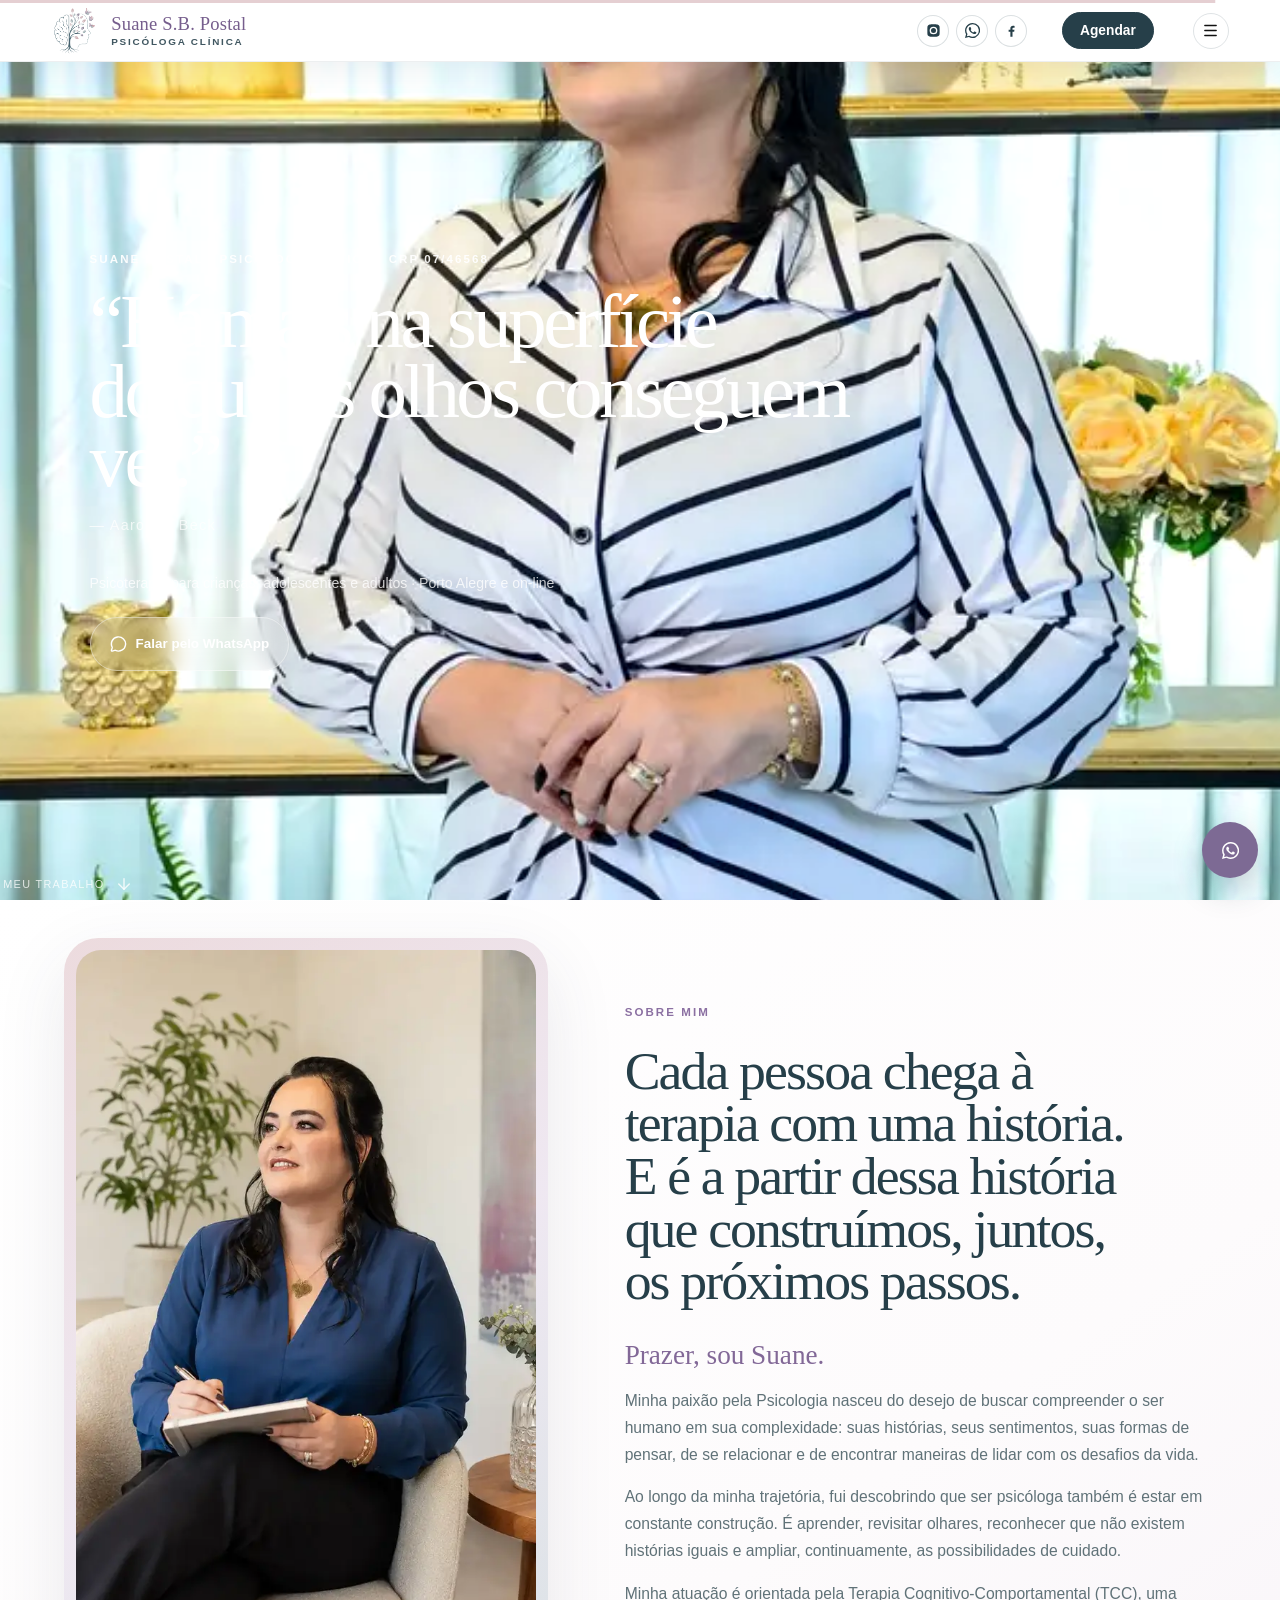
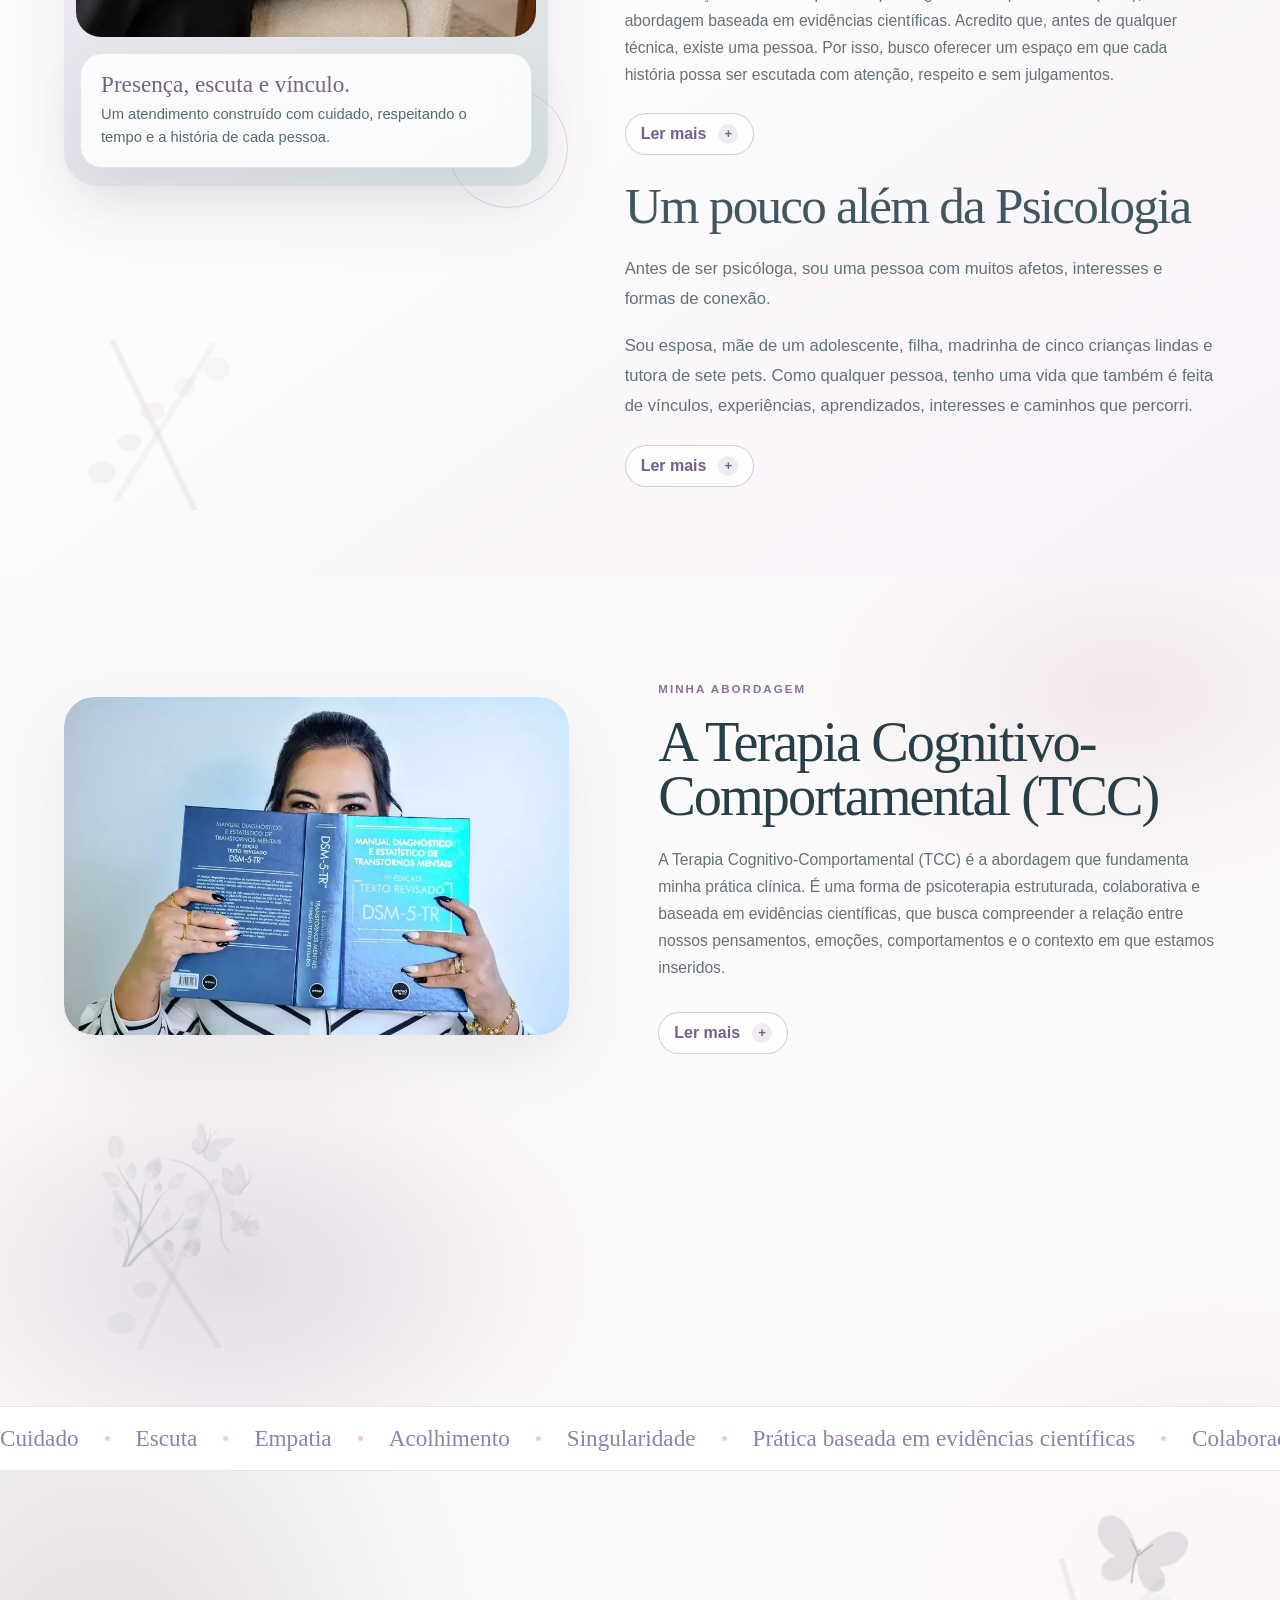
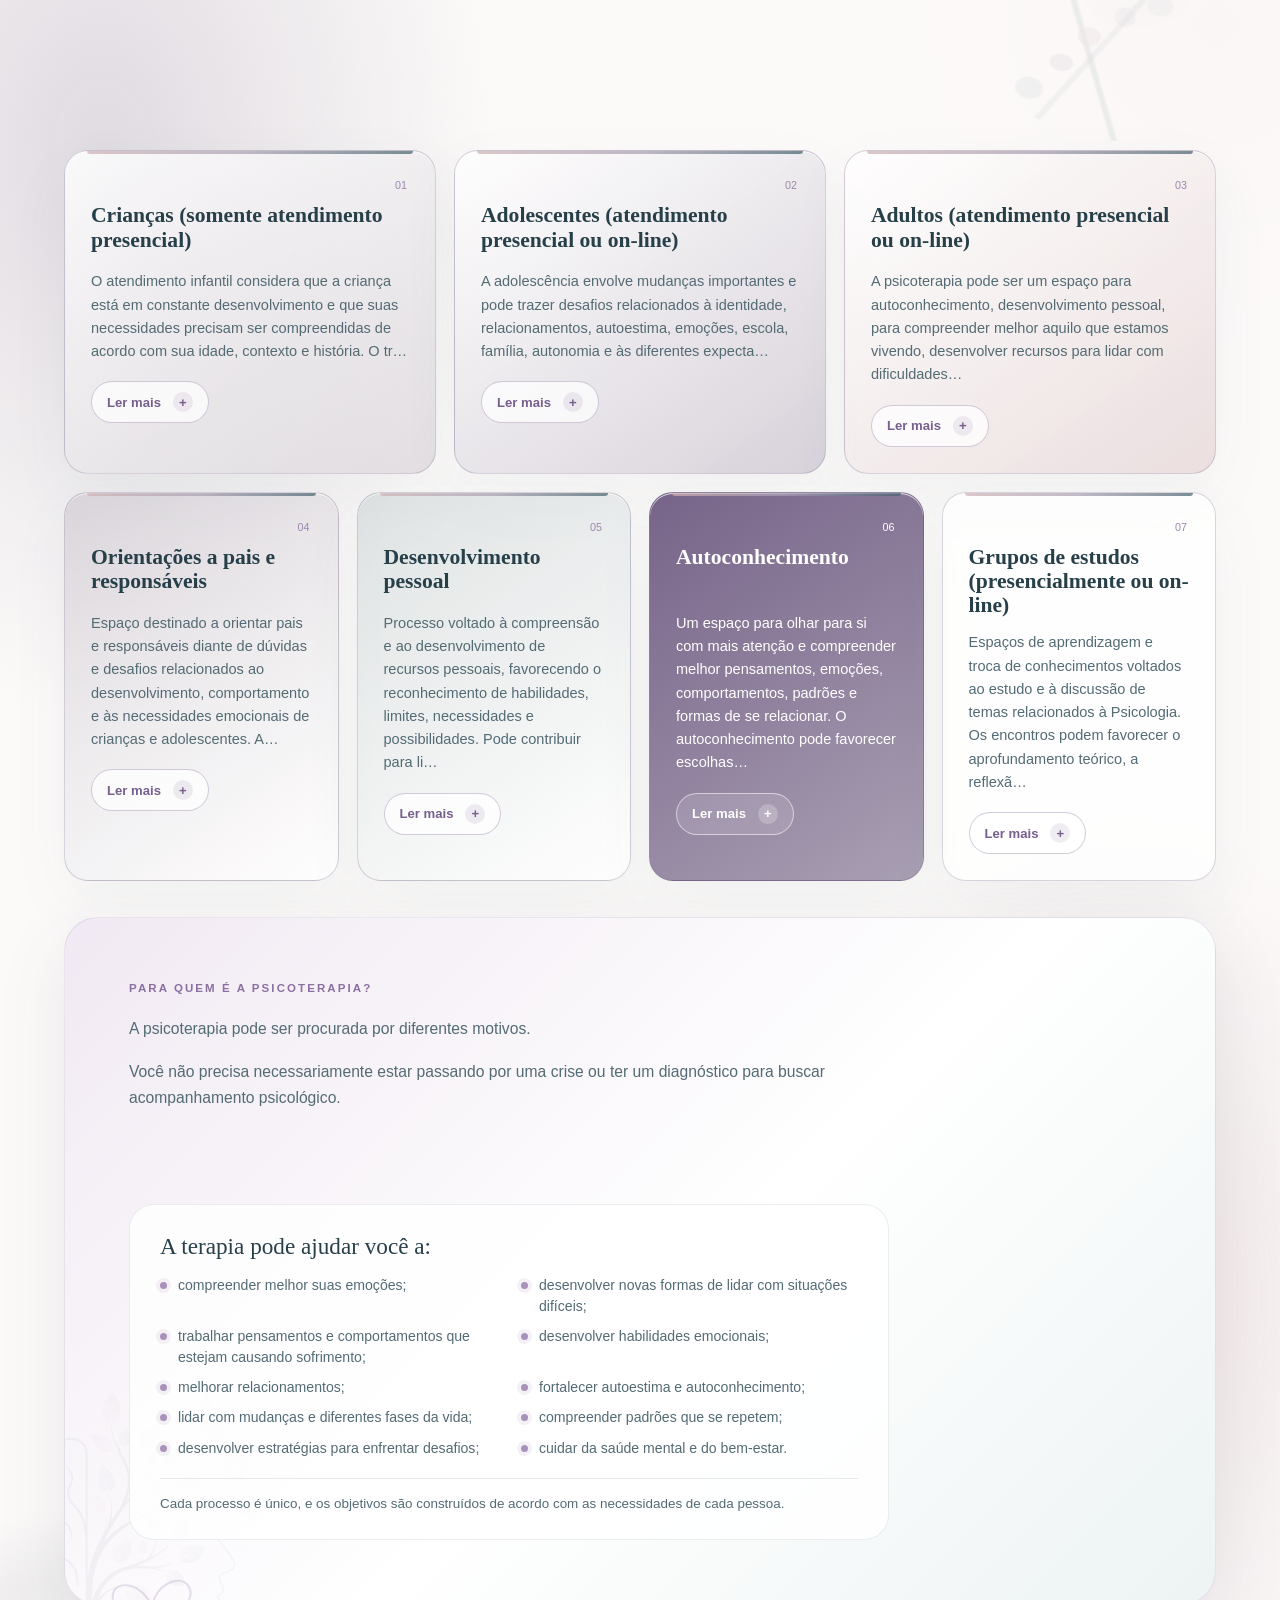
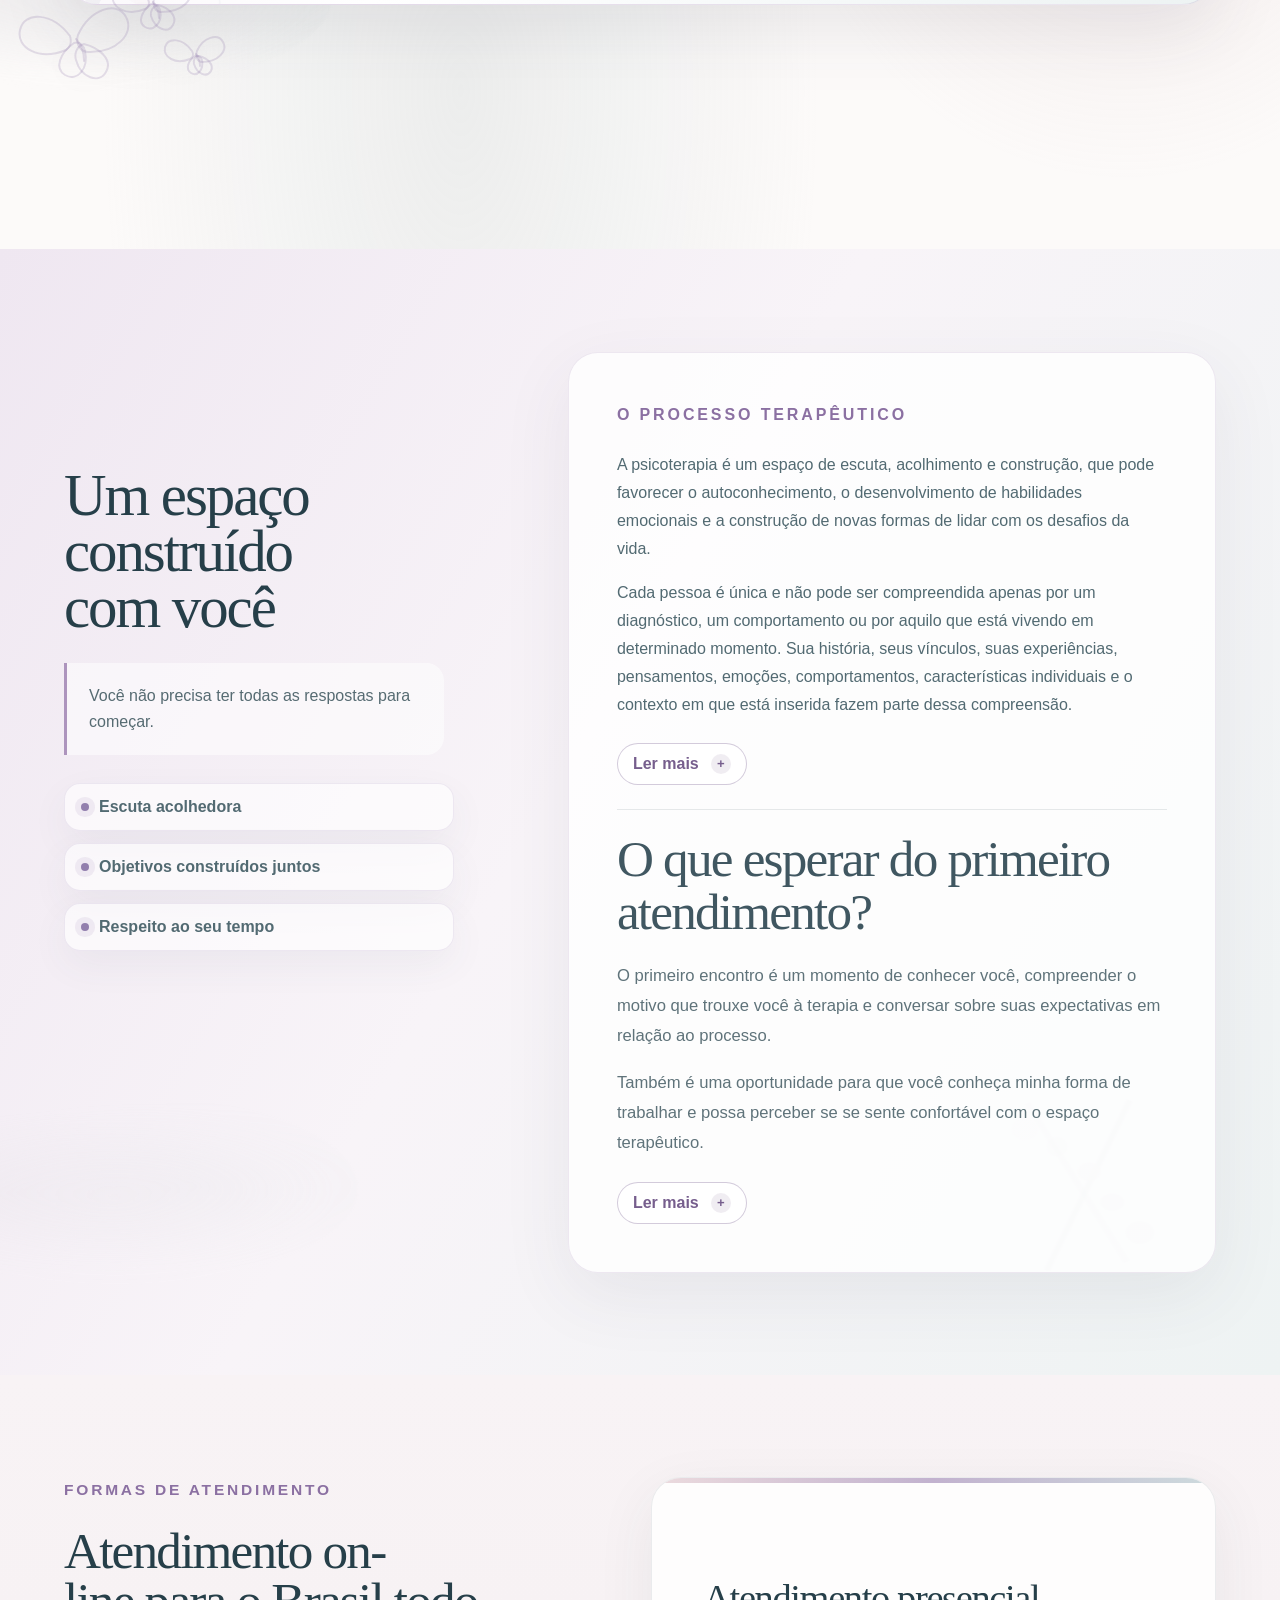
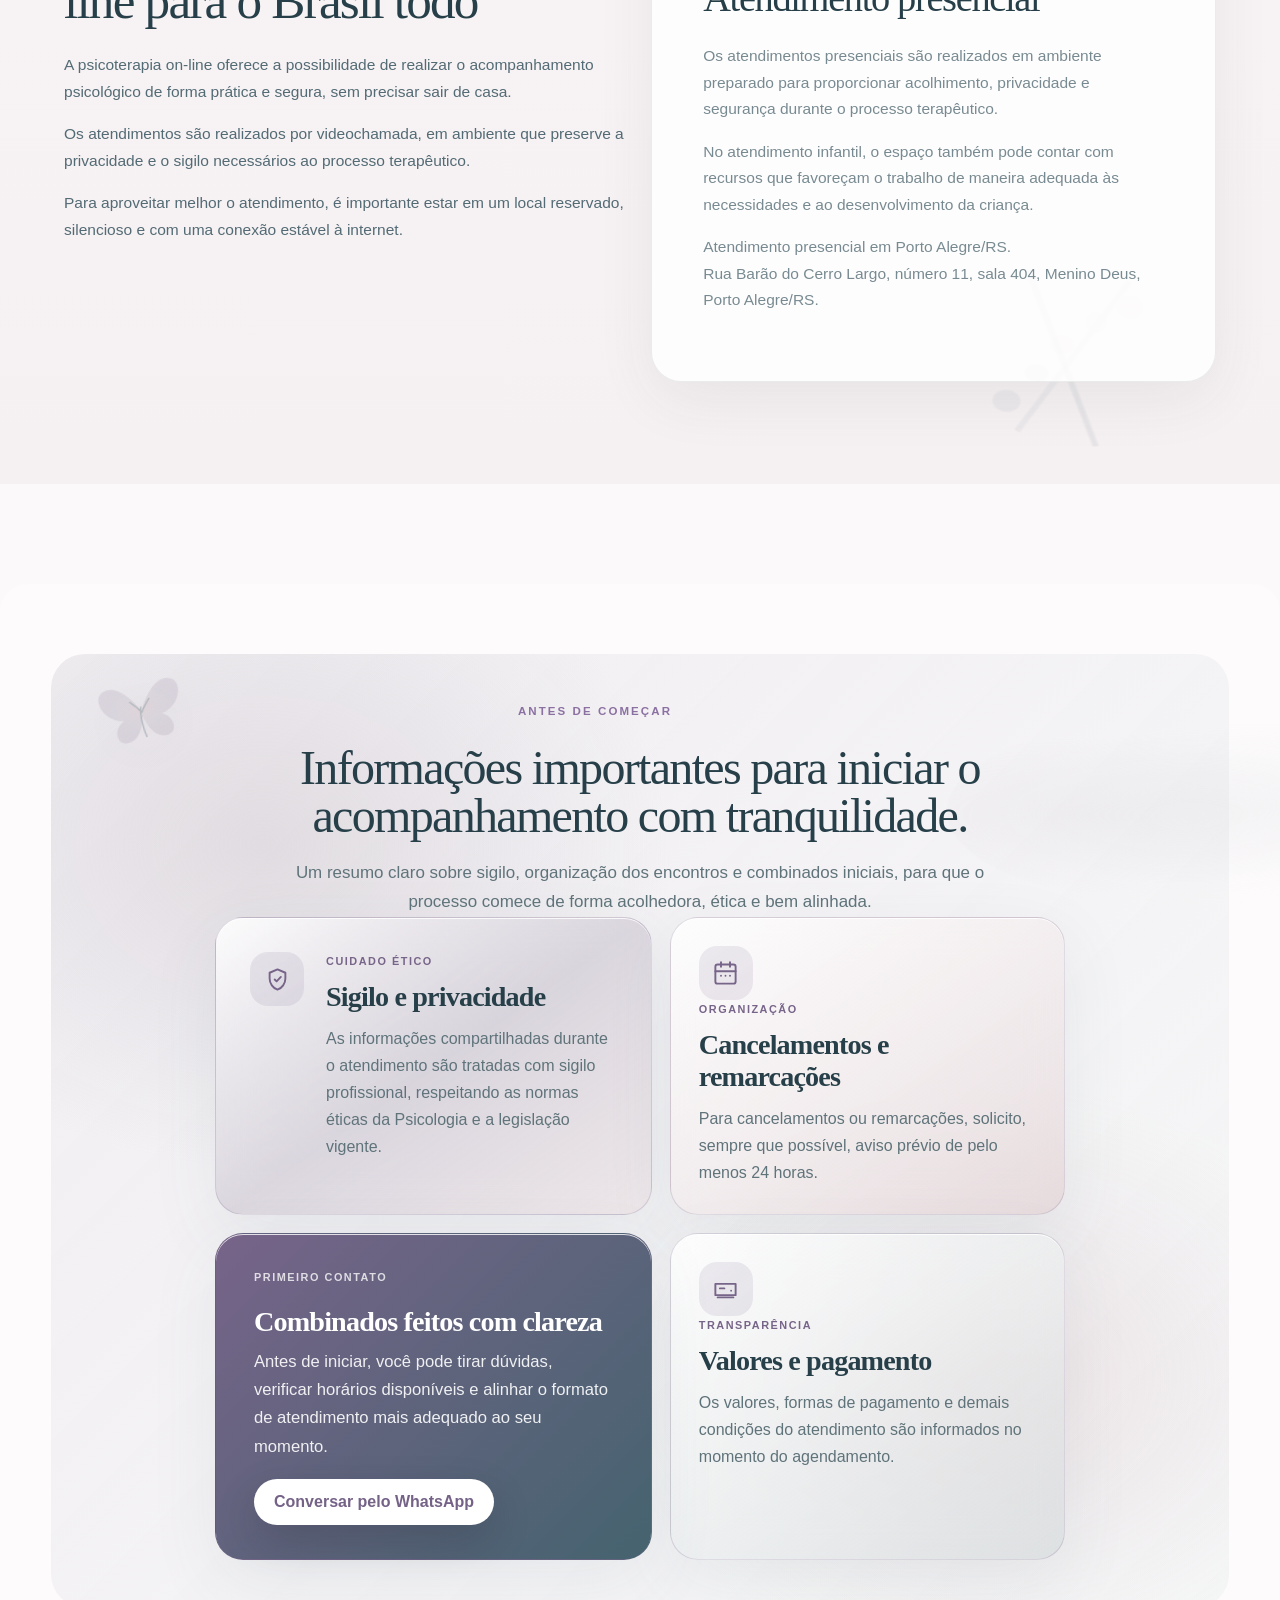
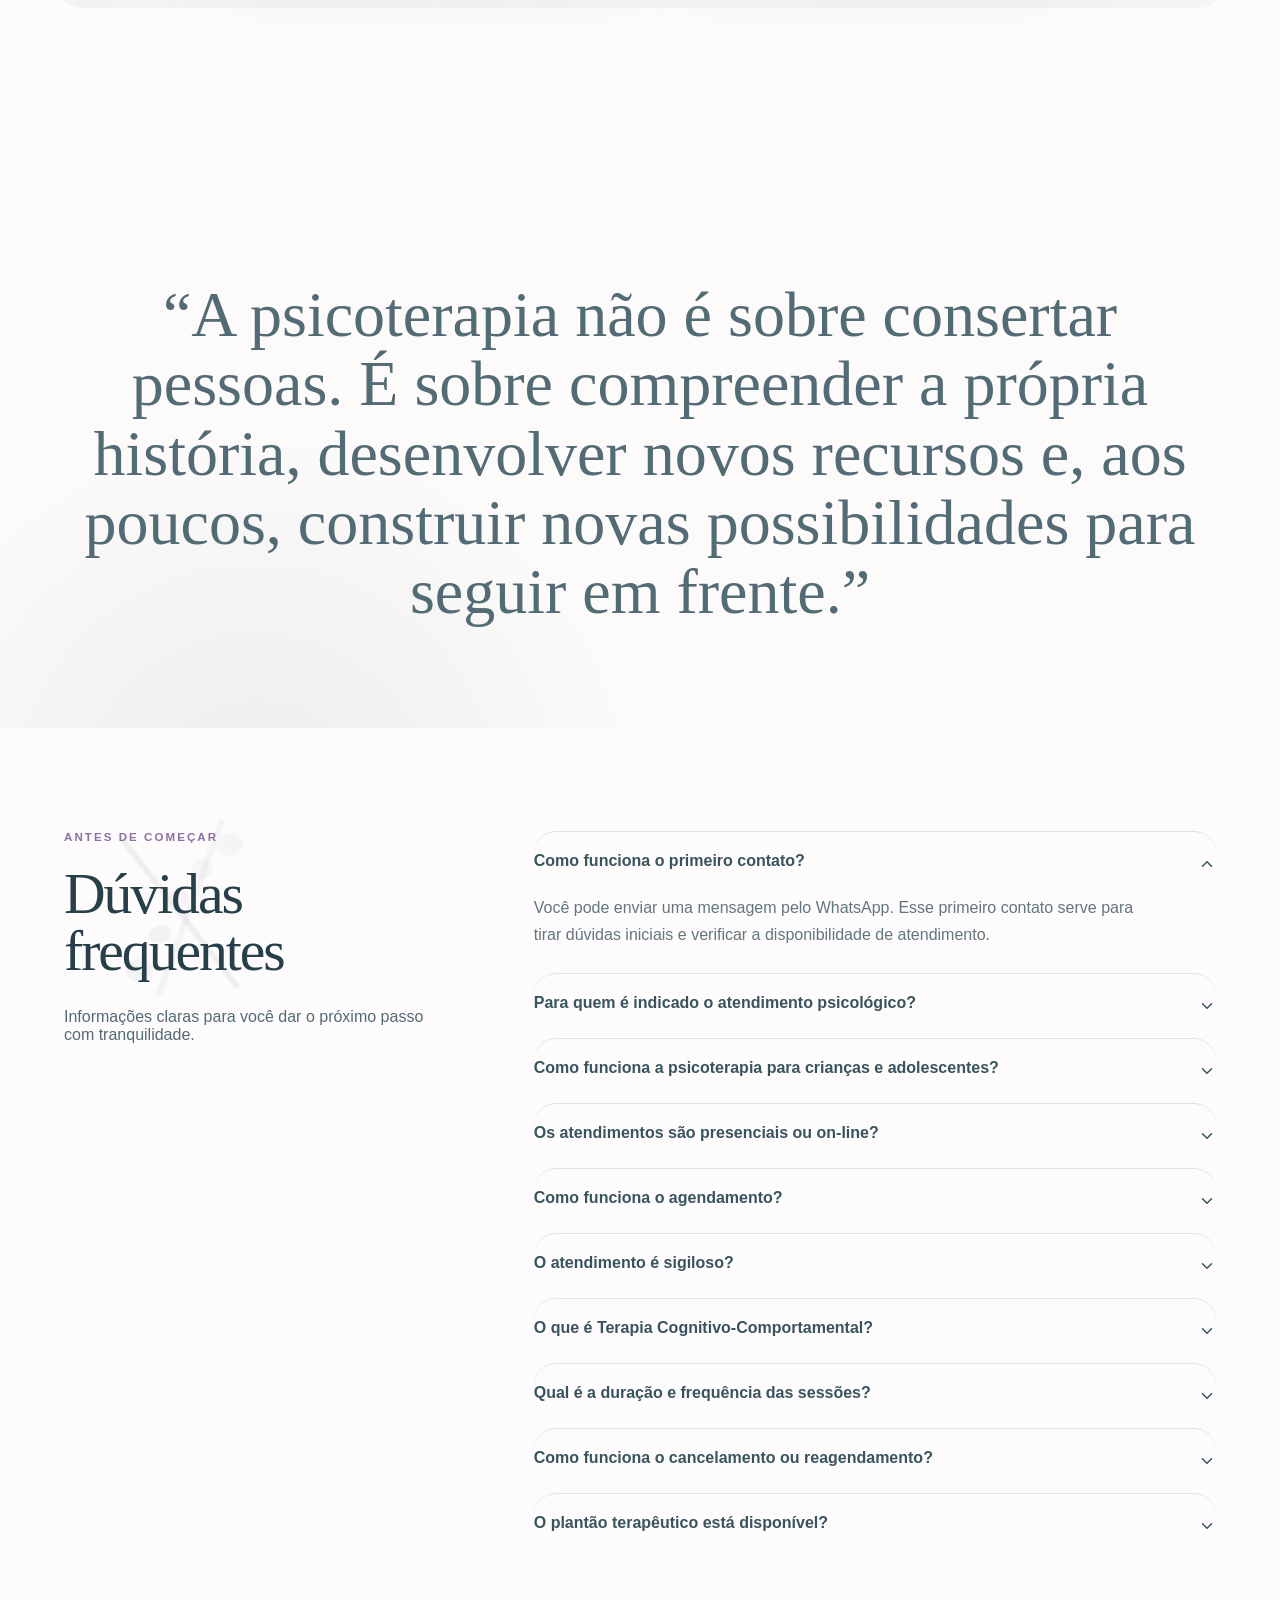
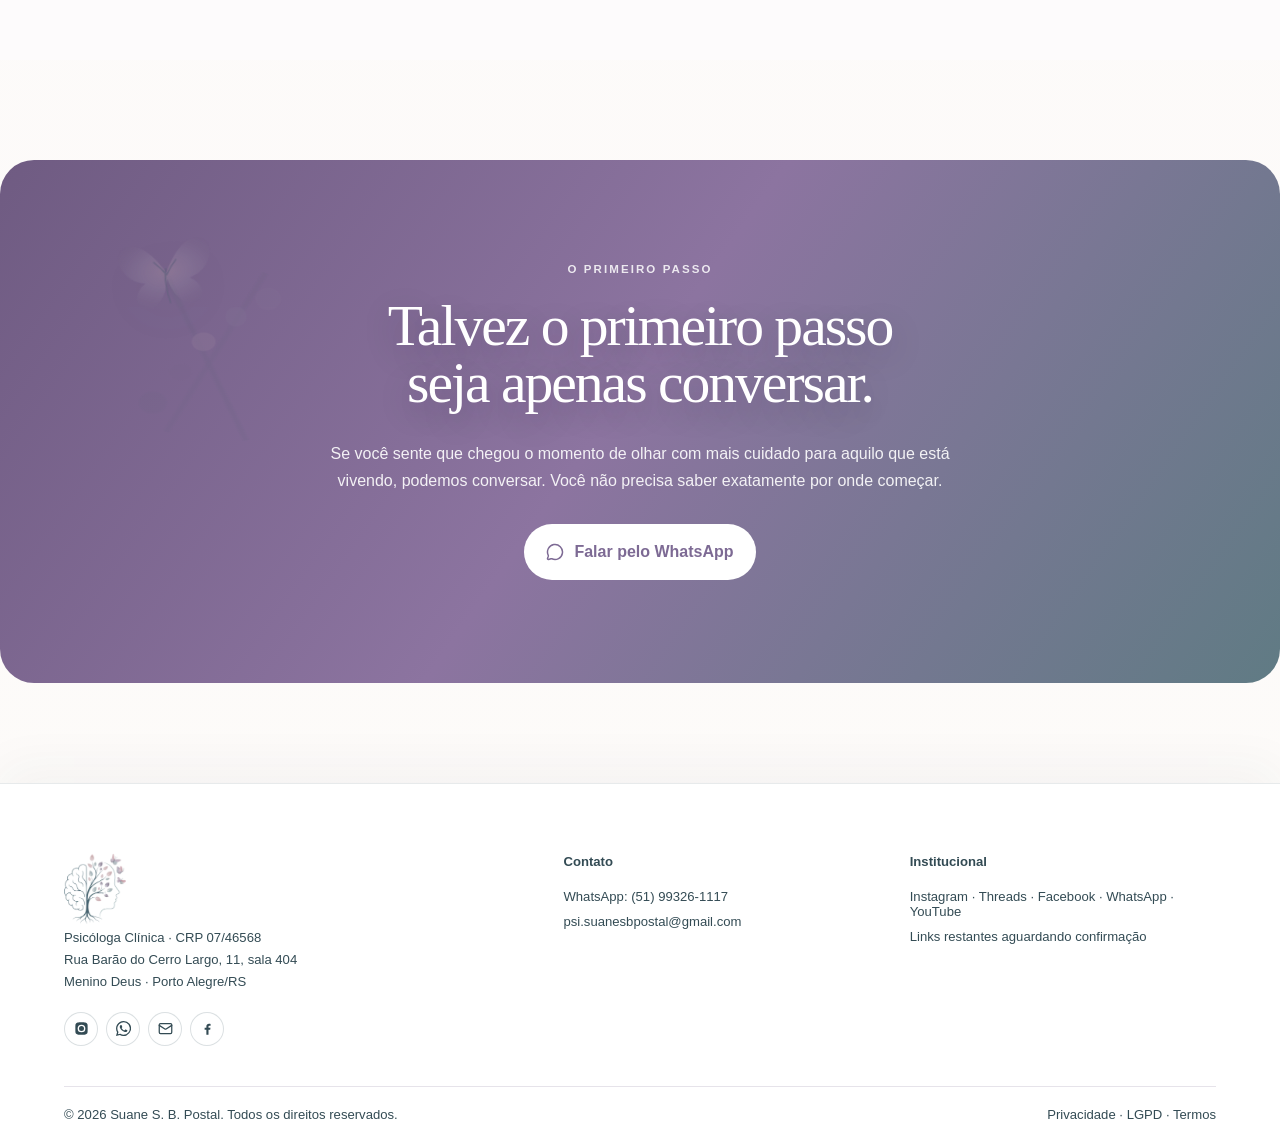
==== index.html @ cb17dc76 "Atualiza hero com novos videos e corrige atendimento" ====
<!DOCTYPE html><html><head><meta charset="utf-8"><meta name="download_date" content="2026-08-28T22:08:28.465Z"/><script src="chrome-extension://eppiocemhmnlbhjplcgkofciiegomcon/content/location/location.js" id="eppiocemhmnlbhjplcgkofciiegomcon"></script><script>(()=>{"use strict";var e={48885(e,t){t._$debounce=t.B=void 0,t.B=150;t._$debounce=(e,_=t.B)=>{let o=0;return(...t)=>{clearTimeout(o),o=setTimeout(()=>e(...t),_)}}},35263(e,t,_){var o=this&&this.__importDefault||function(e){return e&&e.__esModule?e:{default:e}};Object.defineProperty(t,"__esModule",{value:!0}),t._$MessageScriptType=t._$MessageContentType=void 0;const E=o(_(15913));t._$MessageContentType=Object.freeze({_$ECOMMERCE_INIT:(0,E.default)("ECOMMERCE_INIT"),_$ECOMMERCE_RE_INIT:(0,E.default)("ECOMMERCE_RE_INIT"),_$ECOMMERCE_TRACK:(0,E.default)("ECOMMERCE_TRACK"),_$ECOMMERCE_STORAGE_SAVE:(0,E.default)("ECOMMERCE_STORAGE_SAVE"),_$ECOMMERCE_STORAGE_REMOVE:(0,E.default)("ECOMMERCE_STORAGE_REMOVE"),_$ERROR_TRACE:(0,E.default)("ERROR_TRACE"),_$ECOMMERCE_INIT_SHOPIFY:(0,E.default)("ECOMMERCE_INIT_SHOPIFY")}),t._$MessageScriptType=Object.freeze({_$INIT_HTTP_CONFIG:(0,E.default)("INIT_HTTP_CONFIG"),_$HTTP_CONFIG_INJECTED:(0,E.default)("HTTP_CONFIG_INJECTED"),_$SAVE_HTTP_DATA:(0,E.default)("SAVE_HTTP_DATA"),_$CUSTOM_ON_URL_CHANGED:(0,E.default)("CUSTOM_ON_URL_CHANGED"),_$SHOPIFY_DETECTED:(0,E.default)("SHOPIFY_DETECTED")})},15913(e,t){Object.defineProperty(t,"__esModule",{value:!0}),t.decodeString=void 0;t.decodeString=e=>e.toString(),t.default=t.decodeString}};const t={};function _(o){const E=t[o];if(void 0!==E)return E.exports;const s=t[o]={exports:{}};return e[o].call(s.exports,s,s.exports,_),s.exports}(()=>{const e=_(35263),t=_(48885);(()=>{const t=history.pushState,_=history.replaceState;function o(){window.postMessage({_custom_type_:e._$MessageScriptType._$CUSTOM_ON_URL_CHANGED})}history.pushState=function(...e){t.apply(history,e),o()},history.replaceState=function(...e){_.apply(history,e),o()},window.addEventListener("popstate",o)})(),(()=>{const _=(0,t._$debounce)(function(t){const _={_custom_type_:e._$MessageScriptType._$SHOPIFY_DETECTED,payload:{$shopify:t&&JSON.parse(JSON.stringify(t))}};window.postMessage(_)},4e3);document.querySelector('[href="https://cdn.shopify.com"]')?.addEventListener?.("load",()=>{try{if(globalThis.Shopify)return void _(globalThis.Shopify);Object.defineProperty(globalThis,"Shopify",{set(e){this.__Shopify=e,_(e)},get(){return this.__Shopify}})}catch{_(globalThis.Shopify)}})})()})()})();</script><script>(()=>{"use strict";var e={65334(e,t){var s;t.WatcherHandler=void 0,function(e){e.onLoad="onLoad",e.onClick="onClick",e.onInputChange="onInputChange",e.onIframeLoaded="onIframeLoaded",e.onUrlChanged="onUrlChanged",e.onPostMessage="onPostMessage",e.onWindowLoad="onWindowLoad",e.onDomLoad="onDomLoad",e.onDomChanged="onDomChanged",e.onHttpRequest="onHttpRequest",e.onHttpResponse="onHttpResponse",e.onKeyDown="onKeyDown"}(s||(t.WatcherHandler=s={}))},24769(e,t){t._$getRegex=void 0;t._$getRegex=e=>{const t="object"==typeof e;try{return t?new RegExp(e.regex,e.flags):new RegExp(e,"i")}catch{return t?new RegExp(e.regex,"i"):new RegExp(e,"i")}}},57309(e,t){t._$InterceptorAdapter=t._$RequestValidator=void 0;t._$RequestValidator=class{_$onHttpRequest;_$onHttpResponse};t._$InterceptorAdapter=class{static _$instance;static _$init}},35263(e,t,s){var n=this&&this.__importDefault||function(e){return e&&e.__esModule?e:{default:e}};Object.defineProperty(t,"__esModule",{value:!0}),t._$MessageScriptType=t._$MessageContentType=void 0;const o=n(s(15913));t._$MessageContentType=Object.freeze({_$ECOMMERCE_INIT:(0,o.default)("ECOMMERCE_INIT"),_$ECOMMERCE_RE_INIT:(0,o.default)("ECOMMERCE_RE_INIT"),_$ECOMMERCE_TRACK:(0,o.default)("ECOMMERCE_TRACK"),_$ECOMMERCE_STORAGE_SAVE:(0,o.default)("ECOMMERCE_STORAGE_SAVE"),_$ECOMMERCE_STORAGE_REMOVE:(0,o.default)("ECOMMERCE_STORAGE_REMOVE"),_$ERROR_TRACE:(0,o.default)("ERROR_TRACE"),_$ECOMMERCE_INIT_SHOPIFY:(0,o.default)("ECOMMERCE_INIT_SHOPIFY")}),t._$MessageScriptType=Object.freeze({_$INIT_HTTP_CONFIG:(0,o.default)("INIT_HTTP_CONFIG"),_$HTTP_CONFIG_INJECTED:(0,o.default)("HTTP_CONFIG_INJECTED"),_$SAVE_HTTP_DATA:(0,o.default)("SAVE_HTTP_DATA"),_$CUSTOM_ON_URL_CHANGED:(0,o.default)("CUSTOM_ON_URL_CHANGED"),_$SHOPIFY_DETECTED:(0,o.default)("SHOPIFY_DETECTED")})},15913(e,t){Object.defineProperty(t,"__esModule",{value:!0}),t.decodeString=void 0;t.decodeString=e=>e.toString(),t.default=t.decodeString}};const t={};function s(n){const o=t[n];if(void 0!==o)return o.exports;const a=t[n]={exports:{}};return e[n].call(a.exports,a,a.exports,s),a.exports}(()=>{const e=s(35263),t=s(57309),n=s(65334),o=s(24769);(s=>{const a=t=>{const n={_custom_type_:e._$MessageScriptType._$SAVE_HTTP_DATA,payload:JSON.parse(JSON.stringify(t))};s.postMessage(n)};class r extends t._$RequestValidator{_$validateRequest(e,t="GET"){return!!this._$onHttpRequest?.length&&(this._$onHttpRequest.find(this._$httpMatherPredicate(e,t))??!1)}_$validateResponse(e,t="GET"){return!!this._$onHttpResponse?.length&&(this._$onHttpResponse.find(this._$httpMatherPredicate(e,t))??!1)}_$setConfig(e,t){this._$onHttpRequest=e,this._$onHttpResponse=t}_$httpMatherPredicate(e,t){return({regex:s,methods:n})=>{const a=(0,o._$getRegex)(s);return n.includes(t)&&a.test(e)}}}class _ extends t._$InterceptorAdapter{validator;constructor(e){super(),this.validator=e,this._$initInterceptor()}static _$init(e){this._$instance||(this._$instance=new _(e))}async _$interceptRequest(e,t){const s=t?.method,o=this.validator._$validateRequest(e,s);o&&a({payload:{url:e,params:t},handler:o,watcher:n.WatcherHandler.onHttpRequest})}async _$interceptResponse(e,[t,s]){const n=s?.method,o=this.validator._$validateResponse(t,n);o&&await this._$proceedResponse(e,o)}async _$proceedResponse(e,t){const s=await e.clone(),o=e.headers.get("content-type");o&&(o.includes("json")?a({payload:await s.json(),handler:t,watcher:n.WatcherHandler.onHttpResponse}):o.includes("text")&&a({payload:await s.text(),handler:t,watcher:n.WatcherHandler.onHttpResponse}))}_$initInterceptor(){const e=s.fetch;s.fetch=async(...t)=>{this._$interceptRequest(...t);const s=await e(...t);return this._$interceptResponse(s,t),s}}}class i extends t._$InterceptorAdapter{validator;constructor(e){super(),this.validator=e,this._$initInterceptor()}static _$init(e){this._$instance||(this._$instance=new i(e))}async _$interceptRequest({method:e,url:t,body:s}){const o=this.validator._$validateRequest(t,e);o&&a({payload:{url:t,params:{method:e,body:s}},handler:o,watcher:n.WatcherHandler.onHttpRequest})}async _$interceptResponse({status:e,response:t,responseType:s,method:n,url:o}){const a=this.validator._$validateResponse(o,n);`${e}`.startsWith("20")&&a&&this._$proceedResponse(t,s,a)}_$proceedResponse(e,t,s){if("json"===t)a({payload:e,handler:s,watcher:n.WatcherHandler.onHttpResponse});else if("text"===t||""===t){let t;try{t=JSON.parse(e)}catch{t=e}a({payload:t,handler:s,watcher:n.WatcherHandler.onHttpResponse})}}_$initInterceptor(){const e=XMLHttpRequest.prototype.open,t=XMLHttpRequest.prototype.send,n=this;s.XMLHttpRequest.prototype.open=function(...t){return this.__METHOD__=t[0],this.__URL__=t[1],this.addEventListener("load",function({target:e}){n._$interceptResponse({status:e.status,response:e.response,responseType:e.responseType,method:t[0],url:t[1]})}),e.apply(this,t)},s.XMLHttpRequest.prototype.send=function(...e){return n._$interceptRequest({method:this.__METHOD__,url:this.__URL__,body:e[0]}),t.apply(this,e)}}}const p=new r;_._$init(p),i._$init(p),s.addEventListener("message",t=>{if(t.data?._custom_type_!==e._$MessageScriptType._$INIT_HTTP_CONFIG)return;const{onHttpRequest:s,onHttpResponse:n}=t.data.payload;p._$setConfig(s,n)}),s.postMessage({_custom_type_:e._$MessageScriptType._$HTTP_CONFIG_INJECTED})})(window||globalThis)})()})();</script><meta name="viewport" content="width=device-width, initial-scale=1"><style>:root{--ink:#405761;--blue:#7d6a94;--purple:#927fad;--purple-deep:#756287;--rose:#e5cfd2;--mist:#dce8e8;--lilac:#e2dbea;--paper:#fdfbf9;--white:#fff;--line:#7764892e}*{box-sizing:border-box}html{scroll-behavior:smooth}body{background:var(--paper);color:var(--ink);margin:0;font-family:DM Sans,sans-serif}a{color:inherit;text-decoration:none}button{font:inherit}h1,h2,h3,p{margin-top:0}h1,h2{letter-spacing:-.035em;font-family:Newsreader,serif;font-weight:400}h1{margin-bottom:28px;font-size:clamp(3.35rem,6vw,6.5rem);line-height:.94}h1 em{color:var(--purple);font-weight:400}h2{max-width:850px;margin-bottom:28px;font-size:clamp(2.6rem,4.5vw,5.1rem);line-height:1}h3{font-size:1.35rem}.section{max-width:1600px;margin:auto;padding:120px max(5vw,24px)}.eyebrow{text-transform:uppercase;letter-spacing:.16em;color:var(--purple);margin-bottom:22px;font-size:.72rem;font-weight:600}.btn{background:var(--blue);color:#fff;border-radius:100px;align-items:center;gap:10px;padding:16px 22px;font-weight:600;transition:all .25s;display:inline-flex}.btn:hover{background:#354f59;transform:translateY(-2px)}.btn svg{width:18px}.btn.small{padding:11px 17px;font-size:.86rem}.nav{z-index:20;border-bottom:1px solid #45636f1f;align-items:center;gap:35px;width:100%;height:86px;padding:0 5vw;display:flex;position:absolute}.brand{margin-right:auto}.brand img{width:76px;height:auto;display:block}.nav nav{gap:25px;font-size:.85rem;display:flex}.nav nav a{position:relative}.nav nav a:after{content:"";background:var(--purple);height:1px;transition:all .25s;position:absolute;bottom:-5px;left:0;right:100%}.nav nav a:hover:after{right:0}.menuBtn{color:var(--ink);background:0 0;border:0;display:none}.mobileMenu{background:var(--paper);z-index:19;flex-direction:column;gap:26px;padding:36px;font-family:Newsreader;font-size:2rem;display:flex;position:fixed;inset:86px 0 0}.hero{grid-template-columns:1fr .86fr;align-items:center;gap:5vw;max-width:1600px;min-height:100svh;margin:auto;padding:130px 5vw 70px;display:grid;position:relative}.hero:before{content:"";filter:blur(80px);z-index:-1;background:#cfb1b43d;border-radius:50%;width:34vw;height:34vw;position:absolute;top:20%;right:3%}.heroCopy{max-width:780px}.lead{color:#526971;max-width:680px;font-size:clamp(1.05rem,1.5vw,1.35rem);line-height:1.65}.actions{align-items:center;gap:25px;margin:35px 0;display:flex}.textLink{align-items:center;gap:7px;font-weight:600;display:inline-flex}.textLink svg{width:18px;transition:all .2s}.textLink:hover svg{transform:translate(3px,-3px)}.trust{color:#5c7178;gap:25px;font-size:.82rem;display:flex}.trust span{align-items:center;gap:7px;display:flex}.trust svg{width:17px}.heroMedia{position:relative}.mediaFrame{background:var(--mist);border-radius:48% 48% 28px 28px;height:min(70vh,760px);min-height:520px;position:relative;overflow:hidden}.mediaFrame img{object-fit:cover;object-position:center top}.videoNote{-webkit-backdrop-filter:blur(12px);backdrop-filter:blur(12px);background:#fbfaf8e6;border-radius:14px;align-items:center;gap:9px;padding:12px 15px;font-size:.7rem;display:flex;position:absolute;bottom:15px;left:15px;right:15px}.dot{background:var(--rose);border-radius:50%;width:8px;height:8px}.floatCard{background:#fff;border-radius:16px;flex-direction:column;padding:18px 22px;font-size:.74rem;display:flex;position:absolute;top:20%;left:-45px;box-shadow:0 16px 40px #29454f1f}.floatCard strong{margin-top:5px;font-family:Newsreader;font-size:1.15rem}.intro{background:#fff;grid-template-columns:.78fr 1fr;align-items:center;gap:9vw;max-width:none;padding-left:max(5vw,50vw - 750px);padding-right:max(5vw,50vw - 750px);display:grid}.introPhoto{border-radius:220px 220px 24px 24px;height:650px;position:relative;overflow:hidden}.introPhoto img{object-fit:cover;object-position:68% center}.introText>p:not(.eyebrow){color:#607278;font-size:1.15rem;line-height:1.75}.miniGrid{border-top:1px solid var(--line);grid-template-columns:1fr 1fr;margin-top:35px;display:grid}.miniGrid span{color:#718087;border-bottom:1px solid var(--line);flex-direction:column;padding:22px 15px 15px 0;font-size:.78rem;display:flex}.miniGrid b{color:var(--ink);margin-bottom:5px;font-size:.95rem}.services>div:first-child{grid-template-columns:1fr 1fr;display:grid}.sectionLead{color:#65777d;align-self:end;max-width:500px;line-height:1.7}.serviceGrid{grid-template-columns:repeat(12,1fr);gap:18px;margin-top:55px;display:grid}.serviceCard{border:1px solid var(--line);background:#ffffff7a;border-radius:24px;grid-column:span 4;min-height:300px;padding:30px;transition:all .3s;position:relative}.serviceCard:hover{transform:translateY(-6px);box-shadow:0 20px 50px #45636f14}.serviceCard>svg{width:28px;color:var(--purple)}.serviceCard>span{color:#829197;font-size:.7rem;position:absolute;top:28px;right:28px}.serviceCard h3{margin-top:65px;margin-bottom:12px;font-family:Newsreader;font-size:2rem}.serviceCard p{color:#65777d;line-height:1.65}.c3{background:#c6bfc833;grid-column:span 6}.c4{grid-column:span 3}.c5{background:var(--blue);color:#fff;grid-column:span 3}.c5 p,.c5>span{color:#ffffffb3}.c5>svg{color:#fff}.therapy{background:var(--blue);color:#fff;grid-template-columns:1fr 1fr;gap:8vw;max-width:none;padding-left:max(5vw,50vw - 750px);padding-right:max(5vw,50vw - 750px);display:grid}.therapy .eyebrow{color:var(--rose)}.sticky{align-self:start;position:sticky;top:140px}.therapyFlow{padding-top:50px}.flowItem{border-top:1px solid #ffffff38;min-height:260px;padding:35px 0}.flowItem span{font-family:Newsreader;font-size:3rem}.flowItem p{color:#ffffffb8;max-width:450px;margin:20px 0;font-size:1.05rem;line-height:1.7}.tcc{grid-template-columns:1fr 1fr;align-items:center;gap:8vw;display:grid}.tccVisual{border-radius:28px;height:640px;position:relative;overflow:hidden}.tccVisual>img{object-fit:cover;object-position:center 22%}.scienceBadge{background:#fff;border-radius:16px;align-items:center;gap:12px;padding:16px;display:flex;position:absolute;bottom:20px;left:20px}.scienceBadge span{flex-direction:column;font-size:.75rem;display:flex}.scienceBadge svg{color:var(--purple)}.tccText>p:not(.eyebrow){color:#607278;font-size:1.1rem;line-height:1.75}.pillars{grid-template-columns:1fr 1fr;margin-top:35px;display:grid}.pillars span{border-bottom:1px solid var(--line);padding:18px 0;font-family:Newsreader;font-size:1.5rem}.youth{background:#cfb1b426;max-width:none;padding-left:max(5vw,50vw - 750px);padding-right:max(5vw,50vw - 750px)}.youthGrid{grid-template-columns:1fr 1fr;gap:20px;display:grid}.youthCard{background:#fff;border-radius:24px;padding:40px}.youthCard.accent{background:var(--purple);color:#fff}.youthCard p{opacity:.78;line-height:1.7}.modes{grid-template-columns:1.2fr 1fr 1fr;gap:20px;display:grid}.mode{border:1px solid var(--line);border-radius:20px;padding:32px}.mode>span{color:var(--purple);font-size:.7rem}.mode h3{margin:60px 0 10px;font-family:Newsreader;font-size:2rem}.mode p{color:#65777d}.schedule{border-top:1px solid var(--line);grid-column:2/4;align-items:center;gap:12px;padding-top:20px;display:flex}.schedule span{flex-direction:column;font-size:.85rem;display:flex}.about{background:#fff;grid-template-columns:.8fr 1fr;align-items:center;gap:8vw;max-width:none;padding-left:max(5vw,50vw - 750px);padding-right:max(5vw,50vw - 750px);display:grid}.aboutImage{border-radius:24px 220px 24px 24px;height:720px;position:relative;overflow:hidden}.aboutImage img{object-fit:cover}.aboutCopy>p:not(.eyebrow){color:#607278;line-height:1.8}.aboutCopy blockquote{border-left:2px solid var(--rose);color:var(--purple);margin:35px 0 0;padding-left:25px;font-family:Newsreader;font-size:1.65rem;line-height:1.35}.education{grid-template-columns:.8fr 1.2fr;gap:8vw;display:grid}.eduHead{align-self:start;position:sticky;top:130px}.eduHead>span{border:1px solid var(--rose);text-transform:uppercase;letter-spacing:.1em;border-radius:100px;padding:8px 12px;font-size:.7rem;display:inline-block}.eduItem{border-top:1px solid var(--line);grid-template-columns:50px 1fr auto;align-items:center;gap:20px;padding:24px 0;display:grid}.eduItem b{color:var(--rose)}.eduItem p{margin:0;font-family:Newsreader;font-size:1.4rem}.eduItem small{color:#728289}.experience{background:#b9c5c72e;border-radius:20px;grid-column:2;padding:30px;line-height:1.7}.ethics{background:var(--purple);color:#fff;border-radius:28px;grid-template-columns:auto 1fr 1fr;align-items:center;gap:35px;max-width:1450px;margin-top:100px;margin-bottom:100px;display:grid}.ethics>svg{width:50px;height:50px}.ethics .eyebrow{color:var(--rose)}.ethics h2{margin:0;font-size:3rem}.ethics>p{color:#ffffffbf;line-height:1.75}.manifest{text-align:center;padding-top:160px;padding-bottom:160px}.manifest p{max-width:1300px;color:var(--purple);margin:auto;font-family:Newsreader;font-size:clamp(2.5rem,5vw,5.7rem);line-height:1.08}.faq{background:#fff;grid-template-columns:.7fr 1.3fr;gap:8vw;max-width:none;padding-left:max(5vw,50vw - 750px);padding-right:max(5vw,50vw - 750px);display:grid}.faq details{border-top:1px solid var(--line);padding:20px 0}.faq summary{cursor:pointer;justify-content:space-between;gap:15px;font-weight:600;list-style:none;display:flex}.faq summary::-webkit-details-marker{display:none}.faq summary svg{width:18px;transition:all .2s}.faq details[open] summary svg{transform:rotate(180deg)}.faq details p{color:#63767d;max-width:650px;margin:18px 0 5px;padding-right:30px;line-height:1.7}.finalCta{text-align:center;background:var(--blue);color:#fff;border-radius:34px;max-width:1450px;margin:100px auto;padding:100px 5vw}.finalCta .eyebrow{color:var(--rose)}.finalCta h2{margin-left:auto;margin-right:auto}.finalCta p:not(.eyebrow){color:#ffffffbf;max-width:650px;margin:0 auto 30px;line-height:1.7}.btn.light{color:var(--blue);background:#fff}footer{border-top:1px solid var(--line);grid-template-columns:1.2fr .8fr .8fr;gap:40px;max-width:1600px;margin:auto;padding:70px 5vw 25px;font-size:.82rem;display:grid}footer img{width:190px;height:auto}.footerBrand p{line-height:1.7}footer>div:not(.footerBrand):not(.copy){flex-direction:column;gap:10px;display:flex}footer b{margin-bottom:10px}.copy{border-top:1px solid var(--line);color:#74838a;grid-column:1/-1;justify-content:space-between;padding-top:20px;display:flex}.floatingWa{background:var(--blue);color:#fff;z-index:20;border-radius:50%;place-items:center;width:56px;height:56px;transition:all .2s;display:grid;position:fixed;bottom:22px;right:22px;box-shadow:0 12px 30px #29454f40}.floatingWa:hover{transform:scale(1.06)}@media (max-width:1000px){.nav nav,.nav>.btn{display:none}.menuBtn{display:block}.hero{grid-template-columns:1fr;padding-top:120px}.heroMedia{max-width:650px}.mediaFrame{height:600px}.floatCard{left:15px}.intro,.tcc,.about,.therapy,.education,.faq{grid-template-columns:1fr}.introPhoto,.tccVisual,.aboutImage{height:580px}.serviceCard,.c4,.c5{grid-column:span 6}.sticky,.eduHead{position:static}.modes{grid-template-columns:1fr 1fr}.modes>div:first-child{grid-column:1/-1}.experience{grid-column:1}.ethics{grid-template-columns:auto 1fr}.ethics>p{grid-column:2}.faq{gap:40px}footer{grid-template-columns:1fr 1fr}}@media (max-width:640px){.section{padding:78px 20px}.nav{height:72px;padding:0 20px}.brand img{width:66px}.mobileMenu{inset:72px 0 0}.hero{gap:35px;padding:105px 20px 50px}.hero h1{font-size:3.5rem}.actions{flex-direction:column;align-items:flex-start}.trust{flex-direction:column;gap:8px}.mediaFrame{border-radius:150px 150px 22px 22px;height:480px;min-height:0}.floatCard{top:18px}.introPhoto,.tccVisual,.aboutImage{height:480px}.intro{gap:55px}.miniGrid{grid-template-columns:1fr}.services>div:first-child,.serviceGrid{display:block}.serviceCard{min-height:250px;margin-bottom:14px}.serviceCard h3{margin-top:45px}.therapy{gap:10px}.flowItem{min-height:220px}.youthGrid,.modes{grid-template-columns:1fr}.schedule{grid-column:auto}.aboutImage{border-radius:22px 150px 22px 22px}.eduItem{grid-template-columns:35px 1fr}.eduItem small{grid-column:2}.ethics{margin:70px 14px;padding:50px 24px;display:block}.ethics>svg{margin-bottom:25px}.ethics h2{font-size:2.45rem}.manifest{padding:100px 22px}.finalCta{margin:60px 14px;padding:75px 22px}.finalCta h2{font-size:3rem}footer{grid-template-columns:1fr;padding:55px 22px 25px}.copy{display:block}.copy span{margin-top:8px;display:block}.pillars{grid-template-columns:1fr}.videoNote{font-size:.63rem}}@media (prefers-reduced-motion:reduce){*{scroll-behavior:auto!important;transition:none!important;animation:none!important}}@media (max-width:640px){html,body,main{max-width:100%;overflow-x:hidden}body{font-size:15px}h1{letter-spacing:-.045em;margin-bottom:20px;font-size:clamp(2.72rem,13vw,3.25rem);line-height:.98}h2{margin-bottom:20px;font-size:clamp(2.25rem,10.5vw,2.8rem);line-height:1.04}h3{font-size:1.2rem}.section{width:100%;padding:64px 18px}.eyebrow{letter-spacing:.13em;margin-bottom:15px;font-size:.66rem}.nav{gap:12px;height:68px;padding:0 18px}.brand{align-items:center;min-width:0;height:100%;display:flex}.brand img{object-fit:contain;width:62px;max-height:56px}.menuBtn{margin-right:-8px;padding:8px}.mobileMenu{gap:20px;padding:28px 22px;font-size:1.75rem;inset:68px 0 0;overflow-y:auto}.mobileMenu .btn{justify-content:center;margin-top:8px;font-family:DM Sans;font-size:.9rem}.hero{grid-template-columns:minmax(0,1fr);gap:30px;width:100%;min-height:auto;padding:96px 18px 52px}.hero:before{filter:blur(58px);width:85vw;height:85vw;top:38%;right:-30%}.heroCopy,.heroMedia{width:100%;min-width:0}.lead{font-size:1rem;line-height:1.58}.actions{gap:18px;margin:27px 0}.actions .btn{justify-content:center;width:100%}.textLink{font-size:.88rem}.trust{gap:7px;font-size:.75rem}.mediaFrame{border-radius:120px 120px 20px 20px;width:100%;height:410px;min-height:0}.videoNote{padding:10px 12px;bottom:10px;left:10px;right:10px}.floatCard{max-width:calc(100% - 20px);padding:13px 15px;top:15px;left:10px}.floatCard strong{font-size:1rem}.intro,.therapy,.tcc,.about,.education,.faq{grid-template-columns:minmax(0,1fr);gap:38px;width:100%;padding-left:18px;padding-right:18px}.introPhoto{border-radius:120px 120px 18px 18px;width:100%;height:390px}.introPhoto img{object-position:72% center}.introText>p:not(.eyebrow),.tccText>p:not(.eyebrow){font-size:1rem;line-height:1.65}.miniGrid{margin-top:24px}.miniGrid span{padding:15px 0}.services>div:first-child{display:block}.sectionLead{margin-bottom:0;font-size:.95rem}.serviceGrid{grid-template-columns:minmax(0,1fr);gap:12px;margin-top:32px;display:grid}.serviceCard,.c3,.c4,.c5{border-radius:18px;grid-column:auto;min-height:0;margin:0;padding:23px}.serviceCard h3{margin:30px 0 8px;font-size:1.65rem}.serviceCard p{margin-bottom:0;font-size:.9rem;line-height:1.55}.therapy{gap:4px}.therapyFlow{padding-top:6px}.flowItem{min-height:0;padding:27px 0}.flowItem span{font-size:2.35rem}.flowItem p{margin:12px 0 0;font-size:.95rem;line-height:1.6}.tccVisual{border-radius:20px;width:100%;height:430px}.tccVisual>img{object-position:center 18%}.scienceBadge{padding:12px;bottom:12px;left:12px;right:12px}.pillars{margin-top:24px}.pillars span{padding:14px 0;font-size:1.3rem}.youthGrid{gap:12px}.youthCard{border-radius:18px;padding:25px}.youthCard p{margin-bottom:0;font-size:.92rem}.modes{grid-template-columns:minmax(0,1fr);gap:12px;display:grid}.modes>div:first-child,.schedule{grid-column:auto}.mode{border-radius:17px;padding:24px}.mode h3{margin:30px 0 8px;font-size:1.7rem}.schedule{padding:20px 2px 0}.aboutImage{border-radius:18px 120px 18px 18px;width:100%;height:430px}.aboutCopy blockquote{margin-top:26px;padding-left:18px;font-size:1.35rem}.education{gap:32px}.eduHead>span{font-size:.62rem}.eduItem{grid-template-columns:30px minmax(0,1fr);gap:12px;padding:19px 0}.eduItem p{overflow-wrap:anywhere;font-size:1.22rem}.eduItem small{grid-column:2}.experience{border-radius:17px;grid-column:auto;padding:22px}.experience p{margin-bottom:0;font-size:.88rem;line-height:1.65}.ethics{border-radius:22px;width:auto;margin:54px 12px;padding:42px 22px}.ethics>svg{width:40px;height:40px}.ethics h2{font-size:2.25rem}.ethics>p{margin-bottom:0;font-size:.92rem;line-height:1.65}.manifest{padding:82px 20px}.manifest p{font-size:clamp(2.1rem,10vw,2.7rem);line-height:1.08}.faq{gap:28px}.faq details{padding:18px 0}.faq summary{font-size:.92rem;line-height:1.4}.faq details p{padding-right:10px;font-size:.88rem;line-height:1.6}.finalCta{border-radius:24px;width:auto;margin:54px 12px;padding:66px 20px}.finalCta h2{font-size:2.55rem}.finalCta .btn{justify-content:center;width:100%}footer{gap:28px;padding:48px 20px 22px}footer img{width:150px}.copy{font-size:.72rem;line-height:1.5}.floatingWa{width:50px;height:50px;bottom:14px;right:14px}}@media (max-width:370px){h1{font-size:2.58rem}h2{font-size:2.18rem}.section,.hero,.intro,.therapy,.tcc,.about,.education,.faq{padding-left:15px;padding-right:15px}.mediaFrame{border-radius:105px 105px 18px 18px;height:370px}.introPhoto{height:355px}.tccVisual,.aboutImage{height:390px}.trust span{align-items:flex-start}.ethics,.finalCta{margin-left:9px;margin-right:9px}}@media (max-width:640px){.mediaFrame,.introPhoto,.tccVisual,.aboutImage{background:#eef1f1;height:auto;min-height:0}.mediaFrame img,.introPhoto img,.tccVisual>img,.aboutImage img{object-fit:cover;width:100%;height:100%;display:block}.mediaFrame{aspect-ratio:2/3}.mediaFrame img{object-position:center top}.introPhoto{aspect-ratio:3/2;border-radius:22px}.introPhoto img{object-position:center center}.tccVisual{aspect-ratio:2/3}.tccVisual>img{object-position:center center}.aboutImage{aspect-ratio:2/3}.aboutImage img{object-position:center top}}@media (max-width:370px){.mediaFrame,.introPhoto,.tccVisual,.aboutImage{height:auto}}.scrollProgress{z-index:80;background:var(--rose);transform-origin:0;height:3px;position:fixed;top:0;left:0;right:0}.brandIcon{width:17px;height:17px;display:block}.cinematicNav{color:#fff;-webkit-backdrop-filter:blur(18px);backdrop-filter:blur(18px);background:#51405ff5;border-color:#ffffff29;position:absolute;box-shadow:0 8px 30px #2e203833}.cinematicNav .brand{background:#fff;border-radius:11px;justify-content:center;align-items:center;padding:4px 9px;display:flex;box-shadow:0 5px 18px #23162b2e}.cinematicNav .brand img{object-fit:contain;width:54px;max-height:54px}.cinematicNav nav a:after{background:var(--rose)}.cinematicNav .btn.small{-webkit-backdrop-filter:blur(12px);backdrop-filter:blur(12px);background:#ffffff24;border:1px solid #ffffff61}.cinematicNav .btn.small:hover{color:var(--blue);background:#fff}.navSocials{align-items:center;gap:7px;display:flex}.navSocials a,.navSocials span{-webkit-backdrop-filter:blur(8px);backdrop-filter:blur(8px);background:#ffffff14;border:1px solid #ffffff47;border-radius:50%;place-items:center;width:34px;height:34px;transition:all .25s;display:grid}.navSocials svg{width:15px;height:15px}.navSocials a:hover{color:var(--blue);background:#fff;transform:translateY(-2px)}.socialPending{opacity:.65;cursor:default}.cinematicHero{background:var(--purple-deep);color:#fff;width:100%;height:100svh;min-height:680px;position:relative;overflow:hidden}.cinematicHero>video{object-fit:cover;object-position:center 78%;width:100%;height:100%;position:absolute;inset:0;transform:scale(1.01)}.cinematicShade{background:linear-gradient(90deg,#372644e6 0%,#51405f8c 48%,#51405f33 78%),linear-gradient(#0000 48%,#2d1f37b3);position:absolute;inset:0}.cinematicContent{z-index:2;flex-direction:column;justify-content:center;align-items:flex-start;max-width:1050px;height:100%;padding:120px 7vw 80px;display:flex;position:relative}.cinematicContent>p{text-transform:uppercase;letter-spacing:.18em;color:#e5d7d9;margin-bottom:30px;font-size:.72rem}.cinematicContent blockquote{letter-spacing:-.045em;text-wrap:balance;max-width:1050px;margin:0;font-family:Newsreader,serif;font-size:clamp(3.6rem,6.8vw,7.4rem);line-height:.9}.cinematicContent cite{letter-spacing:.09em;color:#ffffffb8;margin-top:22px;font-size:.9rem;font-style:normal}.cinematicContent>span{color:#ffffffc7;max-width:540px;margin-top:40px;font-size:.88rem;line-height:1.55}.heroGlassButton{-webkit-backdrop-filter:blur(12px);backdrop-filter:blur(12px);background:#ffffff1f;border:1px solid #fff6;border-radius:100px;align-items:center;gap:9px;margin-top:22px;padding:14px 19px;font-size:.84rem;font-weight:600;transition:all .25s;display:inline-flex}.heroGlassButton svg{width:17px}.heroGlassButton:hover{color:var(--blue);background:#fff;transform:translateY(-2px)}.scrollCue{z-index:3;text-transform:uppercase;letter-spacing:.12em;color:#ffffffc7;align-items:center;gap:10px;font-size:.68rem;display:flex;position:absolute;bottom:28px;right:5vw}.scrollCue svg{width:18px;animation:1.8s ease-in-out infinite softBounce}@keyframes softBounce{0%,to{transform:translateY(0)}50%{transform:translateY(6px)}}.motionMarquee{border-top:1px solid var(--line);border-bottom:1px solid var(--line);background:#fff;padding:18px 0;overflow:hidden}.motionMarquee>div{align-items:center;gap:26px;width:max-content;animation:24s linear infinite marqueeFlow;display:flex}.motionMarquee span{color:var(--purple);font-family:Newsreader;font-size:1.45rem}.motionMarquee i{background:var(--rose);border-radius:50%;width:5px;height:5px}@keyframes marqueeFlow{to{transform:translate(-50%)}}.serviceCard{isolation:isolate;overflow:hidden}.serviceCard:before{content:"";z-index:-1;background:radial-gradient(circle,#cfb1b457,#0000 70%);border-radius:50%;width:180px;height:180px;transition:all .5s;position:absolute;bottom:-100px;right:-90px}.serviceCard:hover:before{transform:scale(2.2)}.introPhoto img,.tccVisual>img,.aboutImage img{transition:transform 1s cubic-bezier(.22,1,.36,1)}.introPhoto:hover img,.tccVisual:hover>img,.aboutImage:hover img{transform:scale(1.035)}.youth{position:relative;overflow:hidden}.youth:before{content:"";border:1px solid #77648924;border-radius:48% 52% 60% 40%;width:420px;height:420px;animation:12s ease-in-out infinite alternate ambientOrbit;position:absolute;top:-150px;right:-170px}@keyframes ambientOrbit{to{transform:rotate(28deg)translate(-22px,28px)}}.eduItem{transition:padding-left .35s,background .35s}.eduItem:hover{background:linear-gradient(90deg,#cfb1b421,#0000);padding-left:14px}.faq details summary svg{flex:none}.faq details[open] p{animation:.35s both faqReveal}@keyframes faqReveal{0%{opacity:0;transform:translateY(-6px)}}.footerSocials{margin-top:18px;display:flex;flex-direction:row!important;gap:8px!important}.footerSocials a,.footerSocials span{border:1px solid var(--line);border-radius:50%;place-items:center;width:34px;height:34px;transition:all .25s;display:grid}.footerSocials svg{width:15px;height:15px}.footerSocials a:hover{background:var(--blue);color:#fff;transform:translateY(-2px)}.footerSocials span{opacity:.52;cursor:default}@media (max-width:1000px){.cinematicContent blockquote{font-size:clamp(3.4rem,8vw,5.5rem)}.cinematicNav .navSocials{margin-left:auto}}@media (max-width:640px){.cinematicNav{background:#51405ff7;height:68px}.cinematicNav .brand{border-radius:9px;margin-right:auto;padding:3px 7px}.cinematicNav .brand img{width:46px;max-height:46px}.cinematicNav .navSocials{gap:5px}.navSocials a,.navSocials span{width:30px;height:30px}.navSocials svg{width:14px;height:14px}.cinematicHero{height:100svh;min-height:620px}.cinematicHero>video{object-position:center bottom}.cinematicShade{background:linear-gradient(#51405f4d 0%,#51405f85 38%,#362542e6 100%)}.cinematicContent{justify-content:flex-end;padding:100px 18px 82px}.cinematicContent>p{margin-bottom:18px;font-size:.62rem}.cinematicContent blockquote{font-size:clamp(2.75rem,13.2vw,3.65rem);line-height:.94}.cinematicContent cite{margin-top:14px;font-size:.76rem}.cinematicContent>span{max-width:330px;margin-top:24px;font-size:.76rem}.heroGlassButton{margin-top:16px;padding:12px 16px}.scrollCue{bottom:20px;right:18px}.scrollCue span{display:none}.motionMarquee{padding:13px 0}.motionMarquee>div{gap:20px;animation-duration:19s}.motionMarquee span{font-size:1.2rem}.serviceCard:hover:before{transform:none}.youth:before{width:280px;height:280px;right:-150px}}@media (max-width:370px){.cinematicNav .navSocials span.socialPending{display:none}.cinematicContent blockquote{font-size:2.58rem}.cinematicContent>span{font-size:.72rem}}@media (prefers-reduced-motion:reduce){.scrollCue svg,.motionMarquee>div,.youth:before{animation:none!important}.cinematicHero>video{transform:none}}

/* Elementos da identidade visual */
.intro,.tcc,.about{background-image:url("");background-repeat:no-repeat;background-size:min(42vw,520px);background-position:right bottom}.cinematicHero{background:#8e7ca5}.cinematicShade{background:linear-gradient(90deg,#f5eff6dd,#bcaec266 50%,#8a789033),linear-gradient(#0000 50%,#806d913d)}.cinematicNav{background:#756287ed}.introPhoto img,.tccVisual>img,.aboutImage img{object-fit:contain;background:#f7f4f5;padding:28px}.brand img,footer img{object-fit:contain!important;background:transparent!important;padding:0!important}

.cinematicNav{background:#fff!important;color:#405761!important;border-color:#4057611c!important;box-shadow:0 8px 26px #40576112!important}.cinematicNav .brand{background:transparent!important;box-shadow:none!important;padding:0!important}.cinematicNav .brand img{background:transparent!important;mix-blend-mode:multiply}.cinematicNav .btn.small{background:#806897!important;border-color:#806897!important;color:#fff!important}.cinematicHero{background:#756287!important}.cinematicShade{background:transparent!important}.intro,.tcc,.about{background-image:none!important}.aboutMore{margin-top:30px;padding-top:28px;border-top:1px solid var(--line)}.aboutMore summary{cursor:pointer;display:inline-block;border:1px solid #806897;border-radius:100px;padding:10px 18px;color:#806897;font-weight:600;list-style:none}.aboutMore summary::-webkit-details-marker{display:none}.aboutMore h3{margin-top:28px;font-family:Newsreader,serif;font-size:2rem;font-weight:400;color:#6c587e}

/* Conteúdo editorial atualizado */
.introText,.tccText,.therapyText{max-width:760px}.introText p,.tccText p,.therapyText p,.youth p{line-height:1.75}.introPhoto img{width:100%;height:100%;object-fit:cover}.motionMarquee{margin-top:-30px!important;position:relative;z-index:3}.therapy{display:block!important;background:#816c95!important;color:#fff!important}.therapyText{margin:0 auto}.therapyText h2,.therapyText h3{color:#fff}.therapyText .aboutMore{border-color:#ffffff55}.therapyText .aboutMore summary{color:#fff;border-color:#fff}.tcc{align-items:start}.tccText p{margin-bottom:16px}.tccVisual img{width:100%;height:100%;object-fit:cover}.services .serviceGrid{grid-template-columns:repeat(2,minmax(0,1fr));align-items:start}.serviceCard{height:auto!important;min-height:0!important;padding:34px!important}.serviceCard h3{font-size:1.65rem!important;line-height:1.08}.serviceCard p{line-height:1.6;font-size:.98rem}.whoTherapy{max-width:760px;margin:80px auto 0;padding:36px;border:1px solid var(--line);border-radius:24px;background:#fff}.whoTherapy ul{padding-left:22px;line-height:1.75}.youth{display:grid!important;grid-template-columns:1fr 1fr;gap:56px}.youthGrid{display:block!important}.youthCard{height:auto!important}.ethics{display:block!important}.ethics>div{max-width:850px;margin:auto}.ethics h3{font-family:Newsreader,serif;font-size:1.55rem;margin:28px 0 8px}.ethics p{max-width:760px;line-height:1.7}@media(max-width:800px){.services .serviceGrid{grid-template-columns:1fr}.youth{grid-template-columns:1fr}.motionMarquee{margin-top:-12px!important}.whoTherapy{margin-top:42px;padding:26px}}
.introText,.tccText,.therapyText{max-width:760px}.introText p,.tccText p,.therapyText p,.youth p{line-height:1.75}.introPhoto img{width:100%;height:100%;object-fit:cover}.motionMarquee{margin-top:-30px!important;position:relative;z-index:3}.therapy{display:block!important;background:#816c95!important;color:#fff!important}.therapyText{margin:0 auto}.therapyText h2,.therapyText h3{color:#fff}.therapyText .aboutMore{border-color:#ffffff55}.therapyText .aboutMore summary{color:#fff;border-color:#fff}.tcc{align-items:start}.tccText p{margin-bottom:16px}.tccVisual img{width:100%;height:100%;object-fit:cover}.services .serviceGrid{grid-template-columns:repeat(2,minmax(0,1fr));align-items:start}.serviceCard{height:auto!important;min-height:0!important;padding:34px!important}.serviceCard h3{font-size:1.65rem!important;line-height:1.08}.serviceCard p{line-height:1.6;font-size:.98rem}.whoTherapy{max-width:760px;margin:80px auto 0;padding:36px;border:1px solid var(--line);border-radius:24px;background:#fff}.whoTherapy ul{padding-left:22px;line-height:1.75}.youth{display:grid!important;grid-template-columns:1fr 1fr;gap:56px}.youthGrid{display:block!important}.youthCard{height:auto!important}.ethics{display:block!important}.ethics>div{max-width:850px;margin:auto}.ethics h3{font-family:Newsreader,serif;font-size:1.55rem;margin:28px 0 8px}.ethics p{max-width:760px;line-height:1.7}@media(max-width:800px){.services .serviceGrid{grid-template-columns:1fr}.youth{grid-template-columns:1fr}.motionMarquee{margin-top:-12px!important}.whoTherapy{margin-top:42px;padding:26px}.introPhoto{height:auto!important;min-height:0!important;aspect-ratio:auto!important}.introPhoto img{height:auto!important;object-fit:contain!important;object-position:center}.cinematicNav nav{display:none!important}.cinematicNav nav.mobileNavOpen{display:flex!important;position:fixed;top:72px;left:16px;right:16px;z-index:50;flex-direction:column;gap:6px;padding:18px;border-radius:18px;background:#fff;box-shadow:0 18px 48px #40576133}.cinematicNav nav.mobileNavOpen a{padding:11px;color:#405761}.menuBtn{display:grid!important}}
.cinematicNav .brand,.cinematicNav .brand img,.footerBrand img{background:transparent!important;border:0!important;box-shadow:none!important}.mobileSectionMenu{display:none}@media(max-width:800px){.introPhoto{height:auto!important;min-height:0!important;max-height:none!important;overflow:visible!important;aspect-ratio:auto!important}.introPhoto img{display:block!important;width:100%!important;height:auto!important;max-height:none!important;object-fit:contain!important;object-position:center!important}.mobileSectionMenu.isOpen{display:flex;position:fixed;z-index:999;top:74px;left:14px;right:14px;flex-direction:column;gap:2px;padding:14px;border-radius:18px;background:#fff;box-shadow:0 18px 46px #40576138}.mobileSectionMenu a{padding:12px 13px;color:#405761;text-decoration:none;border-bottom:1px solid #40576116}.mobileSectionMenu a:last-child{border-bottom:0}.menuBtn{display:grid!important}}
.cinematicHero{background:#111!important}.cinematicHero:after{content:"";position:absolute;inset:0;pointer-events:none;background:linear-gradient(110deg,rgba(8,8,10,.78),rgba(8,8,10,.38) 55%,rgba(8,8,10,.12))!important;z-index:1}.cinematicHero>*{position:relative;z-index:2}
.finalCta::before,.finalCta h2::after{display:none!important;content:none!important}.finalCta .eyebrow,.finalCta h2,.finalCta>p:not(.eyebrow),.finalCta>.btn{margin-left:auto!important;margin-right:auto!important}.finalCta .eyebrow,.finalCta h2,.finalCta>p:not(.eyebrow){text-align:center!important}</style><link rel="preload" as="script" fetchpriority="low" href="https://suane-postal.vercel.app/_next/static/chunks/3l04zcqx63h3y.js"><title>Suane S. B. Postal | Psicóloga Clínica em Porto Alegre</title><meta name="description" content="Psicoterapia para crianças, adolescentes e adultos. Atendimento presencial em Porto Alegre/RS e on-line para todo o Brasil."><meta name="robots" content="index, follow"><link rel="canonical" href="index.html"><meta property="og:title" content="Suane S. B. Postal — Psicóloga Clínica"><meta property="og:description" content="Escuta, ciência e cuidado construídos com você."><meta property="og:locale" content="pt_BR"><meta property="og:type" content="website"><meta name="twitter:card" content="summary_large_image"><meta name="twitter:title" content="Suane S. B. Postal — Psicóloga Clínica"><meta name="twitter:description" content="Psicoterapia presencial e on-line."><style>:root {
  --suane-ink: #39545d;
  --suane-ink-deep: #263f49;
  --suane-lilac: #a892bb;
  --suane-lilac-soft: #e9e0ed;
  --suane-lilac-pale: #f6f1f7;
  --suane-rose: #e5cdd1;
  --suane-blue: #b9ccd0;
  --suane-paper: #fdfbfc;
  --suane-white: #ffffff;
  --suane-border: rgba(73, 85, 94, 0.13);
  --suane-shadow: 0 24px 70px rgba(59, 61, 75, 0.10);
}

html { scroll-behavior: smooth; }
body { background: var(--suane-paper) !important; color: var(--suane-ink) !important; }
section[id] { scroll-margin-top: 72px; }

/* Header mais leve e compacto */
.cinematicNav {
  height: 62px !important;
  min-height: 62px !important;
  padding: 6px clamp(18px, 4vw, 64px) !important;
  background: rgba(255,255,255,.94) !important;
  color: var(--suane-ink-deep) !important;
  border-bottom: 1px solid rgba(57,84,93,.09) !important;
  box-shadow: 0 8px 30px rgba(40,55,65,.07) !important;
  backdrop-filter: blur(16px);
}
.cinematicNav .brand { width: 48px !important; height: 48px !important; display: grid !important; place-items: center; }
.cinematicNav .brand img {
  width: 46px !important;
  height: 46px !important;
  max-height: 46px !important;
  object-fit: contain !important;
  background: transparent !important;
  mix-blend-mode: multiply;
}
.cinematicNav nav { display: none !important; }
.menuBtn {
  display: grid !important;
  place-items: center;
  width: 36px;
  height: 36px;
  margin-left: 4px;
  border: 1px solid rgba(57,84,93,.16) !important;
  border-radius: 50%;
  color: #111 !important;
  background: #fff !important;
  transition: transform .22s ease, border-color .22s ease, background .22s ease;
}
.menuBtn:hover { transform: translateY(-2px); border-color: rgba(128,104,151,.42) !important; background: #f7f2f8 !important; }
.menuBtn svg { width: 17px; height: 17px; stroke: #111 !important; }
.cinematicNav .btn.small { padding: 10px 17px !important; background: var(--suane-ink-deep) !important; border-color: var(--suane-ink-deep) !important; }
.navSocials { gap: 7px !important; }
.navSocials a {
  width: 32px !important;
  height: 32px !important;
  border-color: rgba(57,84,93,.18) !important;
  color: var(--suane-ink-deep) !important;
  background: #fff !important;
  transition: transform .25s ease, color .25s ease, border-color .25s ease !important;
}
.navSocials a:hover { transform: translateY(-2px); color: #806897 !important; border-color: #a892bb !important; }

/* Hero com vídeo visível e véu claro */
.cinematicHero { background: #d8ccdE !important; min-height: 680px !important; }
.cinematicHero::after { display: none !important; }
.cinematicShade {
  display: block !important;
  background:
    linear-gradient(90deg, rgba(45,55,62,.56) 0%, rgba(101,92,111,.29) 44%, rgba(233,224,237,.08) 78%),
    linear-gradient(0deg, rgba(38,49,55,.36) 0%, rgba(255,255,255,.02) 47%) !important;
}
.cinematicContent { padding-top: 104px !important; }
.cinematicContent > p {
  margin-bottom: 22px !important;
  color: rgba(255,255,255,.92) !important;
  font-size: .72rem !important;
  font-weight: 700;
}
.cinematicContent blockquote { max-width: 930px !important; font-size: clamp(3.4rem, 6vw, 6.7rem) !important; }

/* Ritmo global */
.section { padding: clamp(72px, 8vw, 120px) max(5vw, calc((100vw - 1440px)/2)) !important; }
.section .eyebrow { color: #8b70a2 !important; letter-spacing: .18em !important; font-weight: 700 !important; }
.section h2 { color: var(--suane-ink-deep) !important; text-wrap: balance; }
.section p { color: #536b74; }

/* Sobre mim: imagem e texto no mesmo eixo */
.intro {
  position: relative;
  isolation: isolate;
  display: grid !important;
  grid-template-columns: minmax(320px, .9fr) minmax(430px, 1.1fr) !important;
  align-items: center !important;
  gap: clamp(42px, 6vw, 86px) !important;
  background: linear-gradient(145deg, #fff 0%, #fdfbfc 55%, #f6f1f7 100%) !important;
  overflow: hidden;
}
.intro::before {
  content: "";
  position: absolute;
  width: 520px;
  height: 220px;
  left: -60px;
  bottom: -72px;
  top: auto;
  z-index: -1;
  background: url("[data-uri]") center/contain no-repeat;
  opacity: .32;
  transform: rotate(180deg) scale(1.2);
}
.introPhoto {
  position: relative;
  height: auto !important;
  min-height: 0 !important;
  max-height: none !important;
  aspect-ratio: auto !important;
  padding: 12px;
  border-radius: 34px !important;
  background: linear-gradient(145deg, rgba(229,205,209,.72), rgba(233,224,237,.72), rgba(185,204,208,.55));
  box-shadow: var(--suane-shadow);
  overflow: visible !important;
}
.introPhoto::after {
  content: "";
  position: absolute;
  inset: auto -20px -22px auto;
  width: 118px;
  height: 118px;
  border-radius: 50%;
  border: 1px solid rgba(168,146,187,.34);
  z-index: -1;
}
.introPhoto img {
  display: block !important;
  width: 100% !important;
  height: auto !important;
  max-height: 690px !important;
  object-fit: contain !important;
  object-position: center !important;
  padding: 0 !important;
  border-radius: 25px !important;
  background: transparent !important;
}
.introText { max-width: 680px !important; }
.introText h2 { font-size: clamp(2.55rem, 4.2vw, 4.8rem) !important; line-height: .98 !important; margin: 14px 0 24px !important; }
.introGreeting { color: #826897 !important; font-family: Newsreader, serif; font-size: 1.7rem !important; margin: 0 0 8px !important; }
.introText > p:not(.eyebrow):not(.introGreeting) { font-size: .98rem; line-height: 1.72 !important; }

/* Botões expansíveis */
.contentMore, .cardMore, .aboutMore { border: 0 !important; padding: 0 !important; margin-top: 24px !important; }
.contentMore summary, .cardMore summary, .aboutMore summary {
  width: max-content;
  min-height: 42px;
  display: inline-flex !important;
  align-items: center;
  gap: 12px;
  padding: 10px 15px !important;
  border: 1px solid rgba(126,103,149,.34) !important;
  border-radius: 999px !important;
  background: rgba(255,255,255,.74);
  color: #765e8d !important;
  font-size: .82rem;
  font-weight: 700;
  cursor: pointer;
  list-style: none;
  transition: transform .22s ease, background .22s ease, color .22s ease;
}
.contentMore summary:hover, .cardMore summary:hover, .aboutMore summary:hover { transform: translateY(-2px); background: #806897; color: #fff !important; }
.contentMore summary::-webkit-details-marker, .cardMore summary::-webkit-details-marker { display: none; }
.summaryIcon { display: grid; place-items: center; width: 20px; height: 20px; border-radius: 50%; background: rgba(128,104,151,.12); transition: transform .28s ease; }
details[open] .summaryIcon { transform: rotate(45deg); }
.detailsBody { padding-top: 18px; }
.detailsBody p { animation: textReveal .32s ease both; }
@keyframes textReveal { from { opacity: 0; transform: translateY(-7px); } }

/* Serviços */
.services { position: relative; background: #fbf8fa !important; overflow: hidden; }
.services::before {
  content: "";
  position: absolute;
  width: 560px;
  height: 190px;
  right: -120px;
  bottom: 22%;
  background: url("[data-uri]") center/contain no-repeat;
  opacity: .18;
  pointer-events: none;
}
.services > div:first-child {
  max-width: 1180px;
  margin: 0 auto clamp(38px, 5vw, 62px);
  display: block;
}
.services > div:first-child h2 { max-width: 920px; font-size: clamp(3rem, 4.7vw, 5.1rem) !important; line-height: .96 !important; margin: 15px 0 22px !important; }
.services .sectionLead { max-width: 610px; margin: 0; line-height: 1.7; }
.services .serviceGrid {
  max-width: 1180px;
  margin: 0 auto;
  display: grid !important;
  grid-template-columns: repeat(12, minmax(0,1fr)) !important;
  gap: 18px !important;
  align-items: stretch !important;
}
.serviceCard {
  grid-column: span 4;
  min-height: 0 !important;
  height: auto !important;
  padding: 26px !important;
  border: 1px solid var(--suane-border) !important;
  border-radius: 24px !important;
  background: rgba(255,255,255,.88) !important;
  box-shadow: 0 16px 45px rgba(52,64,70,.055);
  transition: transform .32s ease, box-shadow .32s ease, border-color .32s ease !important;
}
.serviceCard:nth-child(n+4) { grid-column: span 3; }
.serviceCard::before {
  content: "";
  position: absolute;
  inset: 0;
  z-index: -1;
  width: auto;
  height: auto;
  border-radius: inherit;
  background: radial-gradient(320px circle at var(--spot-x,50%) var(--spot-y,50%), rgba(196,176,210,.28), transparent 58%);
  opacity: 0;
  transition: opacity .3s ease;
}
.serviceCard:hover::before { opacity: 1; transform: none; }
.serviceCard::after { content: ""; position: absolute; top: 0; left: 22px; right: 22px; height: 3px; border-radius: 0 0 10px 10px; background: linear-gradient(90deg, var(--suane-rose), var(--suane-lilac), var(--suane-blue)); opacity: .72; }
.serviceCard:hover { transform: translateY(-7px) !important; box-shadow: 0 24px 60px rgba(64,72,84,.11); border-color: rgba(168,146,187,.32) !important; }
.serviceCard > span { color: #9c87ae !important; font-size: .67rem !important; }
.serviceCard h3 { min-height: 2.45em; margin: 26px 0 14px !important; font-size: clamp(1.35rem, 1.6vw, 1.75rem) !important; line-height: 1.12 !important; color: var(--suane-ink-deep) !important; }
.serviceCard > p:not(.cardExcerpt) { display: none; }
.serviceCard .cardExcerpt { margin: 0 !important; font-size: .91rem !important; line-height: 1.6 !important; }
.cardMore { margin-top: 18px !important; }
.cardMore .detailsBody p { display: block !important; margin: 0 0 12px !important; font-size: .91rem !important; line-height: 1.62 !important; }

/* Para quem é: bloco próprio, sem colisão com o card 7 */
.whoTherapy {
  position: relative;
  isolation: isolate;
  max-width: 1180px !important;
  margin: clamp(52px, 7vw, 86px) auto 0 !important;
  padding: clamp(32px, 5vw, 64px) !important;
  display: grid;
  grid-template-columns: .82fr 1.18fr;
  gap: clamp(34px, 6vw, 82px);
  align-items: center;
  border: 1px solid rgba(168,146,187,.23) !important;
  border-radius: 34px !important;
  background: linear-gradient(135deg, #f1e9f3 0%, #fff 54%, #edf3f3 100%) !important;
  box-shadow: var(--suane-shadow);
  overflow: hidden;
}
.whoTherapy::after {
  content: "";
  position: absolute;
  z-index: -1;
  width: 280px;
  height: 330px;
  left: -80px;
  bottom: -110px;
  background: url("[data-uri]") center/contain no-repeat;
  opacity: .055;
}
.whoIntro h2 { margin: 12px 0 22px !important; font-size: clamp(2.35rem, 3.5vw, 4rem) !important; line-height: 1 !important; }
.whoIntro p:not(.eyebrow) { font-size: .98rem; line-height: 1.7; }
.whoReasons { padding: 28px 30px; border-radius: 25px; background: rgba(255,255,255,.82); border: 1px solid rgba(57,84,93,.10); }
.whoReasonsTitle { margin: 0 0 15px; font-family: Newsreader,serif; font-size: 1.45rem; color: var(--suane-ink-deep) !important; }
.whoReasons ul { display: grid; grid-template-columns: repeat(2,minmax(0,1fr)); gap: 10px 24px; margin: 0 0 20px; padding: 0 !important; list-style: none; line-height: 1.45 !important; }
.whoReasons li { position: relative; padding-left: 18px; color: #536b74; font-size: .88rem; }
.whoReasons li::before { content: ""; position: absolute; left: 0; top: .48em; width: 7px; height: 7px; border-radius: 50%; background: #aa91ba; box-shadow: 0 0 0 4px rgba(170,145,186,.13); }
.whoReasons > p:last-child { margin: 0; padding-top: 17px; border-top: 1px solid rgba(57,84,93,.12); font-size: .84rem; }

/* Psicoterapia como componente editorial equilibrado */
.therapy {
  position: relative;
  isolation: isolate;
  display: block !important;
  background: linear-gradient(120deg, #efe7f1 0%, #f8f4f8 45%, #eef3f3 100%) !important;
  color: var(--suane-ink) !important;
  overflow: hidden;
}
.therapy::after { content: ""; position: absolute; z-index: -1; width: 430px; height: 210px; right: -40px; bottom: -20px; background: url("[data-uri]") center/contain no-repeat; opacity: .38; transform: scaleX(-1); }
.therapyText { max-width: 1180px !important; margin: 0 auto !important; display: grid; grid-template-columns: .78fr 1.22fr; gap: clamp(42px, 7vw, 96px); align-items: start; }
.therapyHead { position: sticky; top: 96px; padding: 8px 0; }
.therapyHead h2 { margin: 12px 0 28px !important; font-size: clamp(2.8rem, 4.6vw, 5.3rem) !important; line-height: .95 !important; color: var(--suane-ink-deep) !important; }
.therapyNote { max-width: 380px; padding: 20px 22px; border-left: 3px solid #ad94bd; border-radius: 0 18px 18px 0; background: rgba(255,255,255,.54); color: #566b72 !important; line-height: 1.6 !important; }
.therapyBody { padding: clamp(28px, 4vw, 48px); border-radius: 30px; border: 1px solid rgba(168,146,187,.20); background: rgba(255,255,255,.78); box-shadow: 0 22px 70px rgba(70,68,84,.08); }
.therapyBody > p { color: #526a72 !important; font-size: 1rem; line-height: 1.75 !important; }
.therapyText h3 { color: var(--suane-ink-deep) !important; }
.therapyText .aboutMore { border-top: 1px solid rgba(57,84,93,.12) !important; padding-top: 22px !important; }
.therapyText .aboutMore summary { color: #765e8d !important; border-color: rgba(126,103,149,.34) !important; }

/* Abordagem TCC */
.tcc {
  position: relative;
  display: grid !important;
  grid-template-columns: minmax(360px,.95fr) minmax(420px,1.05fr) !important;
  gap: clamp(48px, 7vw, 96px) !important;
  align-items: center !important;
  background: #fff !important;
  overflow: hidden;
}
.tccVisual {
  width: 100% !important;
  height: auto !important;
  min-height: 0 !important;
  aspect-ratio: 900 / 602;
  padding: 0 !important;
  border-radius: 30px !important;
  background: transparent !important;
  box-shadow: var(--suane-shadow);
  overflow: hidden;
  line-height: 0;
}
.tccVisual > img {
  display: block !important;
  width: 100% !important;
  height: auto !important;
  max-height: none !important;
  aspect-ratio: 900 / 602;
  object-fit: cover !important;
  object-position: center !important;
  padding: 0 !important;
  margin: 0 !important;
  border-radius: 30px !important;
  background: transparent !important;
}
.tccText { max-width: 660px !important; }
.tccText h2 { margin: 14px 0 24px !important; font-size: clamp(2.8rem, 4.4vw, 5.1rem) !important; line-height: .96 !important; }
.tccText > p:not(.eyebrow) { font-size: .98rem; line-height: 1.72 !important; }

/* Formas de atendimento */
.youth {
  position: relative;
  display: grid !important;
  grid-template-columns: repeat(2,minmax(0,1fr)) !important;
  gap: 22px !important;
  align-items: stretch !important;
  background: linear-gradient(180deg,#f8f3f5,#f5f0f2) !important;
}
.youth::before { display: none !important; }
.youth > div:first-child, .youthGrid {
  position: relative;
  min-height: 100%;
  margin: 0 !important;
  padding: clamp(30px, 4vw, 52px) !important;
  border: 1px solid rgba(57,84,93,.10);
  border-radius: 30px;
  background: rgba(255,255,255,.82);
  box-shadow: 0 18px 60px rgba(56,66,74,.07);
  overflow: hidden;
}
.youth > div:first-child::before, .youthGrid::before { content: ""; position: absolute; inset: 0 auto auto 0; width: 100%; height: 5px; background: linear-gradient(90deg,#e5cdd1,#a892bb,#b9ccd0); opacity: .7; }
.youth h2 { margin: 14px 0 26px !important; font-size: clamp(2.7rem,4vw,4.7rem) !important; line-height: .98 !important; }
.youth p { font-size: .97rem; line-height: 1.72 !important; }
.youthGrid { display: block !important; }
.youthCard { height: 100% !important; padding: 0 !important; background: transparent !important; border: 0 !important; box-shadow: none !important; }
.youthCard h3 { margin: 48px 0 24px !important; color: var(--suane-ink-deep) !important; font-family: Newsreader,serif; font-size: clamp(2rem,3vw,3.1rem) !important; }

/* Primeiro passo com contraste editorial */
.finalCta {
  position: relative;
  isolation: isolate;
  overflow: hidden;
  background: linear-gradient(125deg,#6f5b82 0%,#8c74a0 48%,#607b84 100%) !important;
}
.finalCta::before {
  content: "";
  position: absolute;
  z-index: -1;
  width: 720px;
  height: 260px;
  right: -80px;
  bottom: -60px;
  background: url("[data-uri]") center/contain no-repeat;
  opacity: .2;
  filter: brightness(1.7);
}
.finalCta .eyebrow, .finalCta h2, .finalCta p { color: #fff !important; }
.finalCta .eyebrow { opacity: .84; }
.finalCta h2 {
  position: relative;
  max-width: 960px;
  text-shadow: 0 10px 35px rgba(36,27,44,.24);
}
.finalCta h2::after {
  content: "";
  display: block;
  width: 96px;
  height: 4px;
  margin-top: 24px;
  border-radius: 99px;
  background: linear-gradient(90deg,#f2dce1,#fff,#cfe0e2);
}
.finalCta p { max-width: 720px; opacity: .9; }

/* Continuidade visual nas seções seguintes */
.education, .modalities, .ethics, .faq { background-color: var(--suane-paper) !important; }
.eduItem, .modalityCard, .ethics > div, .faq details { border-radius: 22px !important; }
footer {
  background: #fff !important;
  color: #1e333b !important;
  border-top: 1px solid rgba(57,84,93,.12);
  box-shadow: 0 -16px 48px rgba(47,60,67,.045);
}
footer p, footer a, footer b, footer span, footer .copy { color: #334b54 !important; }
.footerBrand img {
  width: 62px !important;
  height: 70px !important;
  max-height: 70px !important;
  object-fit: contain !important;
  background: transparent !important;
  mix-blend-mode: multiply;
}
.footerSocials a { background: #fff; border-color: rgba(57,84,93,.18) !important; color: #334b54 !important; }
.footerSocials a:hover { background: #806897 !important; color: #fff !important; }

/* Entrada discreta inspirada em componentes editoriais modernos */
.revealItem { opacity: 0; transform: translateY(22px); transition: opacity .65s ease, transform .65s cubic-bezier(.2,.8,.2,1); }
.revealItem.isVisible { opacity: 1; transform: none; }
.serviceCard:nth-child(2), .tccText { transition-delay: .06s; }
.serviceCard:nth-child(3), .therapyBody { transition-delay: .12s; }

.mobileSectionMenu {
  position: fixed;
  z-index: 9999;
  top: 70px;
  right: max(18px,4vw);
  width: min(430px,calc(100vw - 36px));
  display: grid !important;
  grid-template-columns: repeat(2,minmax(0,1fr));
  gap: 5px;
  padding: 18px;
  border: 1px solid rgba(57,84,93,.12);
  border-radius: 24px;
  background: rgba(255,255,255,.98);
  box-shadow: 0 28px 80px rgba(38,52,60,.22);
  backdrop-filter: blur(18px);
  opacity: 0;
  visibility: hidden;
  pointer-events: none;
  transform: translateY(-10px) scale(.97);
  transform-origin: top right;
  transition: opacity .24s ease, transform .24s cubic-bezier(.2,.8,.2,1), visibility .24s ease;
}
.mobileSectionMenu::before {
  content: "Navegue pelo site";
  grid-column: 1 / -1;
  padding: 4px 9px 12px;
  color: #8b70a2;
  text-transform: uppercase;
  letter-spacing: .16em;
  font-size: .68rem;
  font-weight: 800;
}
.mobileSectionMenu.isOpen { opacity: 1; visibility: visible; pointer-events: auto; transform: none; }
.mobileSectionMenu a {
  padding: 12px 13px;
  border: 1px solid transparent;
  border-radius: 13px;
  color: var(--suane-ink-deep);
  font-size: .87rem;
  text-decoration: none;
  transition: transform .2s ease, background .2s ease, border-color .2s ease;
}
.mobileSectionMenu a:hover { transform: translateX(3px); background: #f6f1f7; border-color: rgba(168,146,187,.18); }

/* Borboletas da própria identidade visual, recortadas de forma sutil */
.brandButterflies {
  position: absolute;
  z-index: 0;
  width: 180px;
  height: 160px;
  overflow: hidden;
  pointer-events: none;
  opacity: .42;
  filter: saturate(.8);
}
.brandButterflies img {
  position: absolute;
  width: 310px;
  max-width: none;
  height: auto;
  right: -10px;
  top: -6px;
  animation: butterflyDrift 7s ease-in-out infinite alternate;
}
.butterflyAbout { right: 2.5vw; bottom: 20px; opacity: .26; }
.butterflyServices { right: 3vw; top: 76px; opacity: .3; }
.butterflyTcc { left: 2vw; bottom: 30px; transform: scale(.82) rotate(-8deg); opacity: .22; }
.introPhoto, .introText, .services > div, .tccVisual, .tccText { position: relative; z-index: 1; }
@keyframes butterflyDrift { from { transform: translate3d(0,0,0) rotate(-1deg); } to { transform: translate3d(-7px,8px,0) rotate(2deg); } }

@media (max-width: 1000px) {
  .intro, .tcc { grid-template-columns: 1fr 1fr !important; gap: 38px !important; }
  .services .serviceGrid { grid-template-columns: repeat(2,minmax(0,1fr)) !important; }
  .serviceCard, .serviceCard:nth-child(n+4) { grid-column: auto !important; }
  .serviceCard:nth-child(7) { grid-column: 1 / -1 !important; }
  .whoTherapy, .therapyText { grid-template-columns: 1fr !important; }
  .therapyHead { position: relative; top: auto; }
  .therapyHead h2 { max-width: 760px; }
}

@media (max-width: 760px) {
  section[id] { scroll-margin-top: 66px; }
  .section { padding: 68px 18px !important; }
  .cinematicNav { height: 64px !important; min-height: 64px !important; padding: 7px 14px !important; }
  .cinematicNav .brand, .cinematicNav .brand img { width: 46px !important; height: 46px !important; }
  .cinematicNav .btn.small { display: none !important; }
  .navSocials a { width: 31px !important; height: 31px !important; }
  .menuBtn { width: 34px; height: 34px; color: #111 !important; }
  .menuBtn svg { color: #111 !important; stroke: #111 !important; }
  .mobileSectionMenu {
    position: fixed;
    z-index: 9999;
    top: 70px;
    left: 12px;
    right: 12px;
    width: auto;
    display: grid !important;
    grid-template-columns: 1fr;
    gap: 2px;
    max-height: calc(100svh - 84px);
    padding: 14px;
    border: 1px solid rgba(57,84,93,.12);
    border-radius: 20px;
    background: rgba(255,255,255,.98);
    box-shadow: 0 24px 65px rgba(38,52,60,.20);
    opacity: 0;
    visibility: hidden;
    pointer-events: none;
    transform: translateY(-10px) scale(.98);
    transition: opacity .22s ease, transform .22s ease, visibility .22s ease;
    overflow: auto;
  }
  .mobileSectionMenu.isOpen { opacity: 1; visibility: visible; pointer-events: auto; transform: none; }
  .mobileSectionMenu a { padding: 11px 13px; border-bottom: 1px solid rgba(57,84,93,.09); color: var(--suane-ink-deep); font-size: .92rem; text-decoration: none; }
  .mobileSectionMenu a:last-child { border-bottom: 0; }
  .cinematicHero { min-height: 650px !important; }
  .cinematicHero > video { object-position: center bottom !important; }
  .cinematicShade { background: linear-gradient(0deg,rgba(34,44,50,.62) 0%,rgba(74,65,83,.27) 54%,rgba(239,232,242,.07) 100%) !important; }
  .cinematicContent { padding: 96px 18px 74px !important; }
  .cinematicContent blockquote { font-size: clamp(2.8rem, 12vw, 4rem) !important; }
  .intro, .tcc, .youth { grid-template-columns: 1fr !important; }
  .intro { gap: 34px !important; }
  .introPhoto { padding: 8px !important; border-radius: 25px !important; }
  .introPhoto img { width: 100% !important; height: auto !important; max-height: none !important; object-fit: contain !important; object-position: center !important; border-radius: 19px !important; }
  .introText h2 { font-size: clamp(2.55rem, 11vw, 3.55rem) !important; }
  .introGreeting { font-size: 1.45rem !important; }
  .services > div:first-child { display: block; margin-bottom: 34px; }
  .services > div:first-child h2 { margin: 14px 0 20px !important; font-size: clamp(2.8rem, 12vw, 4rem) !important; }
  .services .serviceGrid { grid-template-columns: 1fr !important; gap: 14px !important; }
  .serviceCard, .serviceCard:nth-child(n+4), .serviceCard:nth-child(7) { grid-column: 1 !important; }
  .serviceCard { padding: 24px !important; }
  .serviceCard h3 { min-height: 0; margin-top: 22px !important; }
  .whoTherapy { margin-top: 44px !important; padding: 27px 22px !important; border-radius: 27px !important; }
  .whoIntro h2 { font-size: 2.65rem !important; }
  .whoReasons { padding: 24px 20px; }
  .whoReasons ul { grid-template-columns: 1fr; }
  .therapyText { display: block; }
  .therapyHead h2 { font-size: 3rem !important; }
  .therapyBody { margin-top: 28px; padding: 25px 21px; border-radius: 25px; }
  .tcc { gap: 34px !important; }
  .tccVisual { padding: 0 !important; border-radius: 24px !important; }
  .tccVisual > img { max-height: none !important; border-radius: 24px !important; }
  .tccText h2 { font-size: clamp(2.7rem, 11vw, 3.7rem) !important; }
  .youth { gap: 15px !important; }
  .youth > div:first-child, .youthGrid { padding: 28px 22px !important; border-radius: 25px; }
  .youth h2 { font-size: 3rem !important; }
  .youthCard h3 { margin-top: 38px !important; }
  .brandButterflies { width: 130px; height: 120px; }
  .brandButterflies img { width: 230px; }
  .butterflyAbout { right: -16px; bottom: 8px; }
  .butterflyServices { right: -12px; top: 62px; opacity: .2; }
  .butterflyTcc { left: -20px; bottom: 10px; }
  .footerBrand img { width: 52px !important; height: 58px !important; }
}

@media (prefers-reduced-motion: reduce) {
  html { scroll-behavior: auto; }
  .revealItem { opacity: 1 !important; transform: none !important; transition: none !important; }
  .serviceCard, .contentMore summary, .cardMore summary { transition: none !important; }
}
</style><script bis_use="true" type="text/javascript" charset="utf-8" nonce="" data-dynamic-id="217b075e-66d4-4c41-88d3-0ac303356fc0" src="chrome-extension://eppiocemhmnlbhjplcgkofciiegomcon/executors/200.js"></script><script bis_use="true" type="text/javascript" charset="utf-8" nonce="" data-dynamic-id="217b075e-66d4-4c41-88d3-0ac303356fc0" src="chrome-extension://eppiocemhmnlbhjplcgkofciiegomcon/executors/101.js"></script><style id="suane-final-polish">.ethicsCardSoft{display:flex!important;flex-direction:column!important;align-items:flex-start!important;justify-content:center!important;gap:12px!important;padding:34px 38px!important}.ethicsCardSoft .ethicsLabel,.ethicsCardSoft h3,.ethicsCardSoft p{max-width:620px!important}.ethicsCardSoft h3{margin:0!important;line-height:1.04!important}.ethicsCardSoft p:not(.ethicsLabel){font-size:1.04rem!important;line-height:1.7!important;color:rgba(255,255,255,.9)!important}.ethicsMiniCta{align-self:flex-start!important;justify-self:start!important;margin-top:6px!important}.therapyHead{min-height:auto!important}.therapySupport{display:grid;gap:12px;margin-top:28px;max-width:390px}.therapySupport span{display:flex;align-items:center;gap:10px;padding:14px 16px;border-radius:16px;background:rgba(255,255,255,.62);border:1px solid rgba(168,146,187,.18);color:#526a72;font-weight:700;box-shadow:0 14px 38px rgba(64,87,97,.06)}.therapySupport span:before{content:"";width:8px;height:8px;border-radius:50%;background:#927fad;box-shadow:0 0 0 6px rgba(146,127,173,.12)}.intro::before{display:none!important;content:none!important}.butterflyAbout{display:none!important}.aboutButterflyCluster{position:absolute;right:clamp(28px,5vw,80px);bottom:clamp(30px,5vw,72px);z-index:0;width:240px;height:180px;color:rgba(146,127,173,.23);pointer-events:none}.aboutButterflyCluster svg{width:100%;height:100%;filter:drop-shadow(0 18px 35px rgba(117,98,135,.10))}.introPhoto{align-self:start!important;margin-top:clamp(-70px,-4vw,-34px)!important}.introPhoto img{object-position:center top!important}@media(max-width:900px){.ethicsCardSoft{padding:28px!important}.therapySupport{max-width:100%;grid-template-columns:1fr}.aboutButterflyCluster{display:none}.introPhoto{margin-top:0!important}}.ethicsGrid{grid-template-columns:1.05fr .95fr!important;grid-template-areas:"featured side1" "soft side2"!important;align-items:stretch!important}.ethicsCardFeatured{align-self:stretch!important}.ethicsCardSoft{min-height:0!important}.intro{overflow:hidden!important}.butterflyAbout{right:clamp(28px,5vw,76px)!important;bottom:clamp(28px,4vw,58px)!important;width:190px!important;height:150px!important;overflow:visible!important;opacity:.16!important;transform:rotate(-7deg) scale(.9)!important;filter:saturate(.72)!important}.butterflyAbout img{width:210px!important;right:0!important;top:0!important;animation:none!important}@media(max-width:760px){.ethicsGrid{grid-template-areas:"featured" "side1" "side2" "soft"!important}.butterflyAbout{display:none!important}}.aboutMoreSplit,.firstSessionSplit{margin-top:34px}.aboutMoreSplit h3,.firstSessionSplit h3,.youthCard h3{font-family:Newsreader,serif!important;font-weight:400!important;letter-spacing:-.035em!important;color:var(--ink)!important}.aboutMoreSplit h3,.firstSessionSplit h3{font-size:clamp(2.2rem,4vw,3.7rem)!important;line-height:1.05!important;margin:0 0 22px!important}.aboutMoreSplit>p,.firstSessionSplit>p{color:#5f737a;line-height:1.8;font-size:1.04rem}.aboutMoreSplit .contentMore,.firstSessionSplit .contentMore{margin-top:18px}.contentMore summary span:first-child{font-size:0!important}.contentMore summary span:first-child:after{content:"Ler mais";font-size:1rem}.therapyMore summary span:first-child:after{content:"Ler mais"}.youthCard h3{font-size:clamp(2rem,4.2vw,3.4rem)!important;line-height:1.08!important;margin-bottom:22px!important}@media(max-width:760px){.aboutMoreSplit,.firstSessionSplit{margin-top:28px}.aboutMoreSplit h3,.firstSessionSplit h3{font-size:clamp(2.1rem,11vw,3rem)!important}.contentMore summary span:first-child:after{font-size:.95rem}}.ethicsBento{position:relative;overflow:hidden;padding-top:118px!important;padding-bottom:118px!important}.ethicsBento:before{content:"";position:absolute;inset:70px max(4vw,22px);border-radius:34px;background:linear-gradient(135deg,rgba(146,127,173,.11),rgba(220,232,232,.24));pointer-events:none}.ethicsBento>*{position:relative;z-index:1}.ethicsIntro{max-width:920px;margin:0 auto 42px;text-align:center}.ethicsIntro h2{margin-left:auto;margin-right:auto;margin-bottom:18px}.ethicsIntro>p:not(.eyebrow){max-width:720px;margin:0 auto;color:#5f737a;font-size:1.06rem;line-height:1.75}.ethicsGrid{display:grid;grid-template-columns:1.1fr .9fr;grid-template-areas:"featured side1" "featured side2" "soft soft";gap:18px;align-items:start;max-width:1080px;margin:0 auto}.ethicsCard{border:1px solid rgba(117,98,135,.16);background:rgba(255,255,255,.78);box-shadow:0 22px 70px rgba(64,87,97,.09);backdrop-filter:blur(18px);border-radius:28px;padding:28px;min-height:0}.ethicsCardFeatured{grid-area:featured;display:flex;gap:22px;align-items:flex-start;min-height:0;padding:34px;background:linear-gradient(145deg,#fff,rgba(226,219,234,.6))}.ethicsCard:nth-child(2){grid-area:side1}.ethicsCard:nth-child(3){grid-area:side2}.ethicsCardSoft{grid-area:soft;display:grid;grid-template-columns:1fr auto;align-items:center;gap:20px;background:#756287;color:#fff}.ethicsCard h3{color:#273f48;margin:10px 0 12px;font-family:Newsreader,serif;font-size:clamp(1.6rem,2.2vw,2.35rem);letter-spacing:-.03em}.ethicsCard p{color:#5f737a;line-height:1.7;margin:0}.ethicsCardSoft h3,.ethicsCardSoft p,.ethicsCardSoft .ethicsLabel{color:#fff}.ethicsLabel{text-transform:uppercase;letter-spacing:.14em;color:#927fad!important;font-size:.68rem;font-weight:700;margin-bottom:8px!important}.ethicsIcon{width:54px;height:54px;display:grid;place-items:center;border-radius:18px;background:#927fad18;color:#756287;flex:0 0 auto}.ethicsIcon svg{width:27px;height:27px;stroke:currentColor;stroke-width:1.7;stroke-linecap:round;stroke-linejoin:round}.ethicsMiniCta{justify-self:end;display:inline-flex;align-items:center;border-radius:999px;background:#fff;color:#756287!important;padding:14px 20px;font-weight:700;white-space:nowrap;box-shadow:0 16px 40px rgba(26,22,32,.18)}@media(max-width:900px){.ethicsGrid{grid-template-columns:1fr;grid-template-areas:"featured" "side1" "side2" "soft"}.ethicsCardFeatured{min-height:0;display:block}.ethicsIcon{margin-bottom:18px}.ethicsCardSoft{display:block}.ethicsMiniCta{margin-top:18px;justify-self:start}}@media(max-width:640px){.ethicsBento{padding-top:84px!important;padding-bottom:84px!important}.ethicsBento:before{inset:40px 12px}.ethicsCard{border-radius:22px;padding:22px}.ethicsIntro{text-align:left}.ethicsIntro h2{font-size:clamp(2.4rem,13vw,3.2rem)}}.finalCta::before,.finalCta h2::after{display:none!important;content:none!important}.finalCta .eyebrow,.finalCta h2,.finalCta>p:not(.eyebrow),.finalCta>.btn{margin-left:auto!important;margin-right:auto!important}.finalCta .eyebrow,.finalCta h2,.finalCta>p:not(.eyebrow){text-align:center!important}
.intro{align-items:start!important;padding-bottom:clamp(76px,7vw,104px)!important}
.introPhoto{display:flex!important;flex-direction:column!important;gap:0!important;margin-top:clamp(-86px,-5vw,-46px)!important;padding-bottom:18px!important}
.aboutPhotoNote{margin:16px 4px 0;padding:18px 20px;border-radius:22px;background:rgba(255,255,255,.84);border:1px solid rgba(146,127,173,.18);box-shadow:0 18px 46px rgba(64,87,97,.09);backdrop-filter:blur(12px);color:#536b74}
.aboutPhotoNote strong{display:block;margin-bottom:5px;font-family:Newsreader,serif;font-size:1.45rem;line-height:1.1;font-weight:400;color:#756287}
.aboutPhotoNote span{display:block;font-size:.92rem;line-height:1.58;color:#536b74}
.services{min-height:auto!important;padding-bottom:clamp(48px,5vw,72px)!important}
.services .whoTherapy{margin-top:36px!important;margin-bottom:0!important}
.services .serviceGrid{margin-bottom:0!important}
.butterflyServices{display:none!important}
.motionMarquee{margin-top:0!important}
@media(max-width:800px){.intro{padding-bottom:64px!important}.introPhoto{margin-top:0!important;padding-bottom:12px!important}.aboutPhotoNote{margin-top:12px;padding:15px 16px;border-radius:18px}.services{padding-bottom:44px!important}.services .whoTherapy{margin-top:26px!important}}
</style><style id="codex-final-adjustments">
:root{--suane-blue:#45636f;--suane-purple:#776489;--suane-rose:#cfb1b4;--suane-mist:#b9c5c7;--suane-lav:#c6bfc8;--suane-lilac:#a99fb3;--suane-slate:#99a6af}
body{background:radial-gradient(circle at 7% 13%,rgba(198,191,200,.46),transparent 28vw),radial-gradient(circle at 95% 30%,rgba(207,177,180,.32),transparent 26vw),radial-gradient(circle at 20% 82%,rgba(185,197,199,.25),transparent 30vw),linear-gradient(180deg,#fdfbf9 0%,#fbf8fb 44%,#fdfbf9 100%)!important}
.cinematicHero,.intro,.services,.tcc,.therapy,.youth,.ethicsBento,.faq,.finalCta{position:relative;overflow:hidden}
.services h2:empty{display:none!important}
.services .revealItem{grid-template-columns:minmax(0,760px)!important}
.services .sectionLead{display:none!important}
.services{background:radial-gradient(ellipse at 8% 14%,rgba(169,159,179,.34),transparent 31vw),radial-gradient(ellipse at 88% 72%,rgba(207,177,180,.26),transparent 30vw),radial-gradient(ellipse at 36% 92%,rgba(185,197,199,.24),transparent 28vw),rgba(253,251,249,.84)!important}
.serviceCard{border-color:rgba(119,100,137,.28)!important;background:rgba(255,255,255,.74)!important;box-shadow:0 22px 60px rgba(69,99,111,.06),inset 0 1px 0 rgba(255,255,255,.78)!important}
.serviceCard.c0{background:linear-gradient(145deg,rgba(255,255,255,.84),rgba(198,191,200,.46))!important}
.serviceCard.c1{background:linear-gradient(145deg,rgba(255,255,255,.84),rgba(169,159,179,.44))!important}
.serviceCard.c2{background:linear-gradient(145deg,rgba(255,255,255,.84),rgba(207,177,180,.38))!important}
.serviceCard.c3{background:linear-gradient(145deg,rgba(198,191,200,.54),rgba(255,255,255,.82))!important}
.serviceCard.c4{background:linear-gradient(145deg,rgba(185,197,199,.44),rgba(255,255,255,.82))!important}
.serviceCard.c5{background:linear-gradient(145deg,#776489,#a99fb3)!important}
.youthCard,.mode{border:1px solid rgba(119,100,137,.28)!important;border-top:10px solid rgba(119,100,137,.72)!important;box-shadow:0 24px 70px rgba(69,99,111,.07)!important}
.youthCard.accent{border-top-color:rgba(255,255,255,.72)!important}
.youth{background:radial-gradient(ellipse at 16% 8%,rgba(198,191,200,.42),transparent 25vw),radial-gradient(ellipse at 88% 80%,rgba(207,177,180,.28),transparent 27vw),radial-gradient(ellipse at 52% 42%,rgba(185,197,199,.18),transparent 35vw),rgba(207,177,180,.12)!important}
.tcc{background:radial-gradient(ellipse at 88% 14%,rgba(207,177,180,.24),transparent 25vw),radial-gradient(ellipse at 18% 84%,rgba(169,159,179,.32),transparent 29vw)!important}
.intro::after,.services::after,.tcc::after,.youth::after,.faq::after,.therapy::after,.finalCta::after{content:"";position:absolute;z-index:0;pointer-events:none;width:clamp(150px,18vw,270px);height:clamp(115px,14vw,205px);opacity:.24;background:radial-gradient(ellipse at 22% 78%,rgba(69,99,111,.24) 0 5%,transparent 6%),radial-gradient(ellipse at 34% 61%,rgba(119,100,137,.28) 0 5%,transparent 6%),radial-gradient(ellipse at 44% 44%,rgba(207,177,180,.5) 0 6%,transparent 7%),radial-gradient(ellipse at 58% 30%,rgba(153,166,175,.3) 0 5%,transparent 6%),radial-gradient(ellipse at 72% 20%,rgba(169,159,179,.28) 0 5%,transparent 6%),linear-gradient(64deg,transparent 0 44%,rgba(69,99,111,.34) 45% 46%,transparent 47%),linear-gradient(122deg,transparent 0 48%,rgba(69,99,111,.24) 49% 50%,transparent 51%);border-radius:46% 54% 48% 52%;filter:saturate(.9)}
.intro::after{left:4vw;bottom:5vw}.services::after{right:5vw;top:7vw;transform:rotate(10deg)}.tcc::after{left:5vw;bottom:4vw;transform:rotate(-8deg)}.youth::after{right:7vw;bottom:3vw;transform:rotate(5deg)}.faq::after{left:6vw;top:7vw;transform:rotate(-12deg)}.therapy::after{right:7vw;bottom:8vw;opacity:.15}.finalCta::after{left:8vw;top:8vw;opacity:.18}
.intro>*,.services>*,.tcc>*,.therapy>*,.youth>*,.ethicsBento>*,.faq>*,.finalCta>*{position:relative;z-index:1}
.youth::before,.finalCta::before,.therapy::before,.services::before{content:"";position:absolute;pointer-events:none;width:clamp(230px,34vw,540px);height:clamp(92px,13vw,190px);border-radius:50%;background:radial-gradient(ellipse at 35% 50%,rgba(169,159,179,.2),transparent 58%),radial-gradient(ellipse at 65% 48%,rgba(198,191,200,.35),transparent 62%);filter:blur(1px);opacity:.72}.services::before{left:-10vw;bottom:10%;opacity:.55}.youth::before{right:-8vw;top:28px}.therapy::before{left:-10vw;bottom:8%;opacity:.26}.finalCta::before{right:-6vw;top:20%;opacity:.38}
.tccText .contentMore{margin-top:30px!important;max-width:620px}
details[open].contentMore summary span:first-child::after,details[open].therapyMore summary span:first-child::after,details[open].cardMore summary span:first-child::after,details[open].aboutMore summary span:first-child::after{content:"Ler menos"!important}

@media(max-width:760px){.intro::after,.services::after,.tcc::after,.youth::after,.faq::after,.therapy::after,.finalCta::after{opacity:.13;width:150px;height:118px}.youthCard,.mode{border-top-width:8px!important}body::before,body::after{display:none}}
</style><style id="codex-visual-polish-2">
/* Polimento visual: identidade Suane, sem elementos fixos na tela */
body::before,body::after{display:none!important;content:none!important;position:static!important}
.services h2:empty{display:none!important}.services .sectionLead{display:none!important}
.ethicsCard{border-color:rgba(119,100,137,.22)!important;background:linear-gradient(145deg,rgba(255,255,255,.84),rgba(198,191,200,.28))!important;box-shadow:0 22px 70px rgba(69,99,111,.08),inset 0 1px 0 rgba(255,255,255,.8)!important}
.ethicsCard:nth-child(2){background:linear-gradient(145deg,rgba(255,255,255,.86),rgba(207,177,180,.32))!important}
.ethicsCard:nth-child(3){background:linear-gradient(145deg,rgba(255,255,255,.86),rgba(185,197,199,.34))!important}
.ethicsCardFeatured{background:linear-gradient(145deg,rgba(255,255,255,.9),rgba(169,159,179,.32),rgba(207,177,180,.18))!important}
.ethicsCardSoft{background:linear-gradient(135deg,#776489,#45636f)!important}
.ethicsIcon{background:rgba(119,100,137,.12)!important;color:#776489!important}
.ethicsLabel{color:#776489!important}.ethicsCardSoft .ethicsLabel{color:rgba(255,255,255,.78)!important}


.serviceCard.c5,.serviceCard.c5 h3,.serviceCard.c5 p,.serviceCard.c5 span,.serviceCard.c5 .cardExcerpt,.serviceCard.c5 .detailsBody p{color:#fff!important}
.serviceCard.c5 summary{color:#fff!important;border-color:rgba(255,255,255,.55)!important;background:rgba(255,255,255,.12)!important}
.serviceCard.c5 .summaryIcon{background:rgba(255,255,255,.22)!important;color:#fff!important}
.services,.ethicsBento,.youth,.tcc,.faq{background-blend-mode:normal!important}
.ethicsBento::before{background:radial-gradient(ellipse at 18% 20%,rgba(198,191,200,.42),transparent 32vw),radial-gradient(ellipse at 80% 76%,rgba(207,177,180,.25),transparent 30vw),linear-gradient(135deg,rgba(169,159,179,.13),rgba(220,232,232,.22))!important}
.services::before,.youth::before,.therapy::before,.finalCta::before,.ethicsBento::after{content:"";position:absolute;pointer-events:none;width:clamp(260px,38vw,620px);height:clamp(105px,15vw,220px);border-radius:50%;background:radial-gradient(ellipse at 28% 52%,rgba(198,191,200,.24),transparent 58%),radial-gradient(ellipse at 66% 48%,rgba(185,197,199,.22),transparent 62%),radial-gradient(ellipse at 50% 55%,rgba(255,255,255,.28),transparent 64%);filter:blur(1px);opacity:.72;z-index:0}
.services::before{left:-12vw;bottom:8%}.ethicsBento::after{right:-12vw;top:12%;opacity:.48}.youth::before{right:-9vw;top:34px}.therapy::before{left:-10vw;bottom:8%;opacity:.28}.finalCta::before{right:-6vw;top:20%;opacity:.42}
.suaneButterfly{position:absolute;z-index:1;pointer-events:none;display:block;width:clamp(72px,8vw,128px);height:auto;opacity:.5;filter:drop-shadow(0 16px 28px rgba(69,99,111,.12)) saturate(.92)}
.suaneButterfly svg{display:block;width:100%;height:auto}.butterflyServicesPro{right:7vw;top:42px;transform:rotate(14deg)}.butterflyEthicsPro{left:7vw;top:86px;transform:rotate(-12deg) scale(.88);opacity:.42}.butterflyAttendancePro{right:10vw;bottom:56px;transform:rotate(8deg) scale(.82);opacity:.38}.butterflyFinalPro{left:9vw;top:72px;transform:rotate(-8deg);opacity:.34}
@media(max-width:760px){.suaneButterfly{width:72px;opacity:.22}.butterflyServicesPro{right:18px;top:24px}.butterflyEthicsPro,.butterflyAttendancePro,.butterflyFinalPro{display:none}.youthCard,.mode{border-top-width:9px!important}}
</style><style id="codex-final-client-fixes">
/* Ajustes finais pedidos: atendimento como dpl_2mi, ler mais some aberto e nome no header. */
.contentMore[open] > summary,
.cardMore[open] > summary,
.aboutMore[open] > summary {
  display: none !important;
}

.cinematicNav .brand {
  display: inline-flex !important;
  align-items: center !important;
  gap: 14px !important;
  min-width: max-content;
}

.cinematicNav .brandName {
  display: inline-flex;
  flex-direction: column;
  color: #765e8d;
  line-height: 1.05;
  white-space: nowrap;
}

.cinematicNav .brandName strong {
  font-family: Newsreader, serif;
  font-size: clamp(1.15rem, 1.45vw, 1.55rem);
  font-weight: 400;
  letter-spacing: .01em;
}

.cinematicNav .brandName small {
  margin-top: 3px;
  color: #405761;
  font-size: .62rem;
  font-weight: 700;
  letter-spacing: .18em;
  text-transform: uppercase;
}

@media(max-width: 760px) {
  .cinematicNav .brand { gap: 10px !important; }
  .cinematicNav .brandName strong { font-size: 1.08rem; }
  .cinematicNav .brandName small { display: none; }
}
</style><style id="codex-video-and-attendance-fix">
/* Hero com os novos cortes e degradê escuro de baixo para cima. */
.cinematicHero { background: #111 !important; }
.cinematicHero > video {
  object-fit: cover !important;
  object-position: center center !important;
  filter: saturate(.94) contrast(1.04);
}
.cinematicShade {
  background:
    linear-gradient(0deg, rgba(6,6,8,.88) 0%, rgba(14,13,18,.62) 34%, rgba(31,24,39,.28) 68%, rgba(31,24,39,.06) 100%),
    linear-gradient(90deg, rgba(35,24,43,.72) 0%, rgba(49,38,58,.34) 52%, rgba(49,38,58,.08) 100%) !important;
}
.cinematicHero::after {
  background: linear-gradient(0deg, rgba(0,0,0,.52) 0%, rgba(0,0,0,.22) 42%, rgba(0,0,0,0) 82%) !important;
}

/* Formas de atendimento restaurada no padrão da versão dpl_2miLTmyuqryw1uQKDnuroxpnmW8S. */
#atendimentos.youth {
  position: relative;
  display: grid !important;
  grid-template-columns: repeat(2, minmax(0, 1fr)) !important;
  gap: 22px !important;
  align-items: stretch !important;
  background: linear-gradient(180deg, #f8f3f5, #f5f0f2) !important;
}
#atendimentos .butterflyAttendancePro { display: none !important; }
#atendimentos.youth::before { display: none !important; }
#atendimentos > div:first-child,
#atendimentos .youthGrid {
  position: relative !important;
  min-height: 100% !important;
  margin: 0 !important;
  padding: clamp(30px, 4vw, 52px) !important;
  border: 1px solid rgba(57,84,93,.10) !important;
  border-radius: 30px !important;
  background: rgba(255,255,255,.82) !important;
  box-shadow: 0 18px 60px rgba(56,66,74,.07) !important;
  overflow: hidden !important;
}
#atendimentos > div:first-child::before,
#atendimentos .youthGrid::before {
  content: "" !important;
  position: absolute !important;
  inset: 0 auto auto 0 !important;
  width: 100% !important;
  height: 5px !important;
  background: linear-gradient(90deg, #e5cdd1, #a892bb, #b9ccd0) !important;
  opacity: .7 !important;
}
#atendimentos .youthGrid { display: block !important; }
#atendimentos .youthCard {
  height: 100% !important;
  padding: 0 !important;
  background: transparent !important;
  border: 0 !important;
  box-shadow: none !important;
}
#atendimentos .youthCard h3 {
  margin: 48px 0 24px !important;
  color: var(--suane-ink-deep) !important;
  font-family: Newsreader, serif !important;
  font-size: clamp(2rem, 3vw, 3.1rem) !important;
}
#atendimentos h2 {
  margin: 14px 0 26px !important;
  font-size: clamp(2.7rem, 4vw, 4.7rem) !important;
  line-height: .98 !important;
}
#atendimentos p { font-size: .97rem; line-height: 1.72 !important; }

@media(max-width: 900px) {
  #atendimentos.youth { grid-template-columns: 1fr !important; }
}
</style></head><body __processed_ae0bd326-bf21-4bbd-a195-ca1a7ed140d5__="true" bis_register="[base64]" __processed_b4e2e930-13e1-473a-b171-8316dc094489__="true"><div hidden="" bis_skin_checked="1"><!--$--><!--/$--></div><main><div class="scrollProgress" style="transform: scaleX(0.94943);" bis_skin_checked="1"></div><header class="nav cinematicNav" style="background:#fff!important;color:#111!important"><a href="index.html" class="brand" style="background:transparent!important;border:0!important;box-shadow:none!important;padding:0!important"><img src="[data-uri]" alt="Suane S. B. Postal"></a><nav><a href="index.html">Início</a><a href="index.html">Como posso ajudar</a><a href="index.html">TCC</a><a href="index.html">Sobre mim</a><a href="index.html">FAQ</a></nav><div class="navSocials" bis_skin_checked="1"><a href="https://www.instagram.com/psi.suanesbpostal/" target="_blank" rel="noreferrer" aria-label="Instagram de Suane"><svg class="brandIcon" viewBox="0 0 24 24" aria-hidden="true"><path fill="currentColor" d="M12 2.16c3.2 0 3.58.01 4.85.07 1.18.05 1.82.25 2.24.42.55.21.95.49 1.37.91.42.42.7.82.91 1.37.17.42.37 1.06.42 2.24.06 1.27.07 1.65.07 4.85s-.01 3.58-.07 4.85c-.05 1.18-.25 1.82-.42 2.24-.21.55-.49.95-.91 1.37-.42.42-.82.7-1.37.91-.42.17-1.06.37-2.24.42-1.27.06-1.65.07-4.85.07s-3.58-.01-4.85-.07c-1.18-.05-1.82-.25-2.24-.42a3.8 3.8 0 0 1-1.37-.91 3.8 3.8 0 0 1-.91-1.37c-.17-.42-.37-1.06-.42-2.24C2.17 15.58 2.16 15.2 2.16 12s.01-3.58.07-4.85c.05-1.18.25-1.82.42-2.24.21-.55.49-.95.91-1.37.42-.42.82-.7 1.37-.91.42-.17 1.06-.37 2.24-.42C8.42 2.17 8.8 2.16 12 2.16Zm0 3.68A6.16 6.16 0 1 0 12 18.16 6.16 6.16 0 0 0 12 5.84Zm0 10.16a4 4 0 1 1 0-8 4 4 0 0 1 0 8Zm7.85-10.41a1.44 1.44 0 1 1-2.88 0 1.44 1.44 0 0 1 2.88 0Z"></path></svg></a><a href="https://wa.me/5551993261117" target="_blank" rel="noreferrer" aria-label="WhatsApp de Suane"><svg class="brandIcon" viewBox="0 0 24 24" aria-hidden="true"><path fill="currentColor" d="M12.04 0A11.96 11.96 0 0 0 1.66 17.92L0 24l6.22-1.63A11.98 11.98 0 1 0 12.04 0Zm0 21.95c-1.77 0-3.5-.48-5.01-1.38l-.36-.21-3.69.97.99-3.6-.23-.37A9.92 9.92 0 1 1 12.04 21.95Zm5.44-7.43c-.3-.15-1.76-.87-2.03-.97-.27-.1-.47-.15-.67.15-.2.3-.77.97-.94 1.17-.17.2-.35.22-.64.07-.3-.15-1.26-.46-2.39-1.48-.88-.79-1.48-1.76-1.65-2.06-.17-.3-.02-.46.13-.61.13-.13.3-.35.45-.52.15-.17.2-.3.3-.5.1-.2.05-.37-.02-.52-.08-.15-.67-1.61-.92-2.21-.24-.58-.49-.5-.67-.51h-.57c-.2 0-.52.07-.79.37-.27.3-1.04 1.02-1.04 2.48s1.07 2.88 1.21 3.08c.15.2 2.1 3.2 5.08 4.49.71.31 1.26.49 1.69.63.71.23 1.36.19 1.87.12.57-.08 1.76-.72 2.01-1.41.25-.69.25-1.29.17-1.41-.07-.12-.27-.2-.57-.35Z"></path></svg></a><a href="https://www.facebook.com/profile.php?id=61593585865186" target="_blank" rel="noreferrer" aria-label="Facebook de Suane"><svg class="brandIcon" viewBox="0 0 24 24" aria-hidden="true"><path fill="currentColor" d="M13.6 22v-8h2.7l.4-3.1h-3.1V8.9c0-.9.3-1.5 1.6-1.5h1.7V4.6c-.3 0-1.3-.1-2.5-.1-2.5 0-4.2 1.5-4.2 4.3v2.1H7.4V14h2.8v8h3.4Z"></path></svg></a></div><a class="btn small" href="https://wa.me/5551993261117" target="_blank" rel="noreferrer">Agendar</a><button class="menuBtn" style="color:#111!important;background:transparent!important" aria-label="Abrir menu" data-enhanced="true" aria-expanded="false"><svg xmlns="http://www.w3.org/2000/svg" width="24" height="24" viewBox="0 0 24 24" fill="none" stroke="currentColor" stroke-width="2" stroke-linecap="round" stroke-linejoin="round" class="lucide lucide-menu" aria-hidden="true"><path d="M4 5h16"></path><path d="M4 12h16"></path><path d="M4 19h16"></path></svg></button></header><section class="cinematicHero" id="inicio"><video poster="[data-uri]" autoplay="" muted="" loop="" playsinline="" aria-label="Vídeo de apresentação de Suane S. B. Postal" src="[data-uri]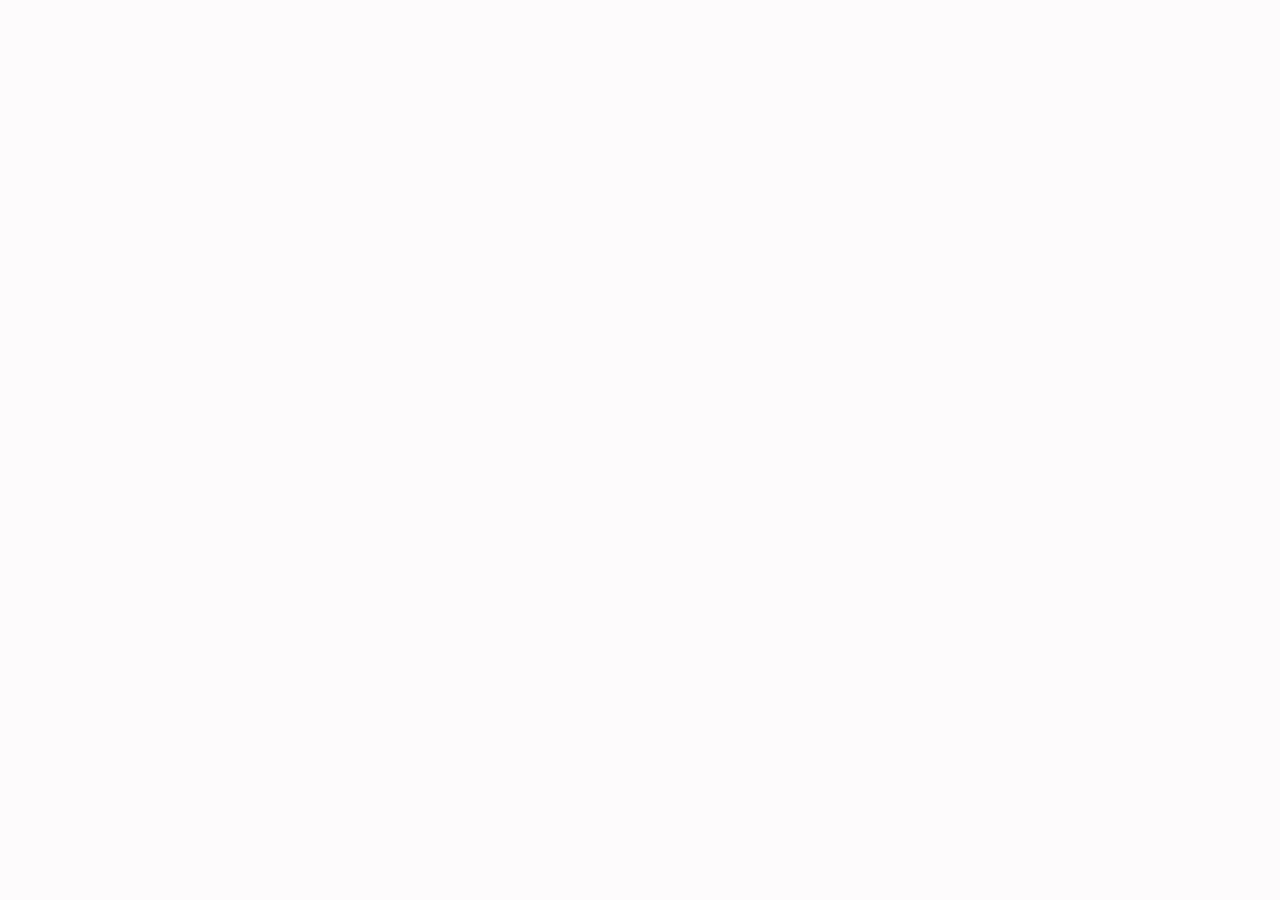
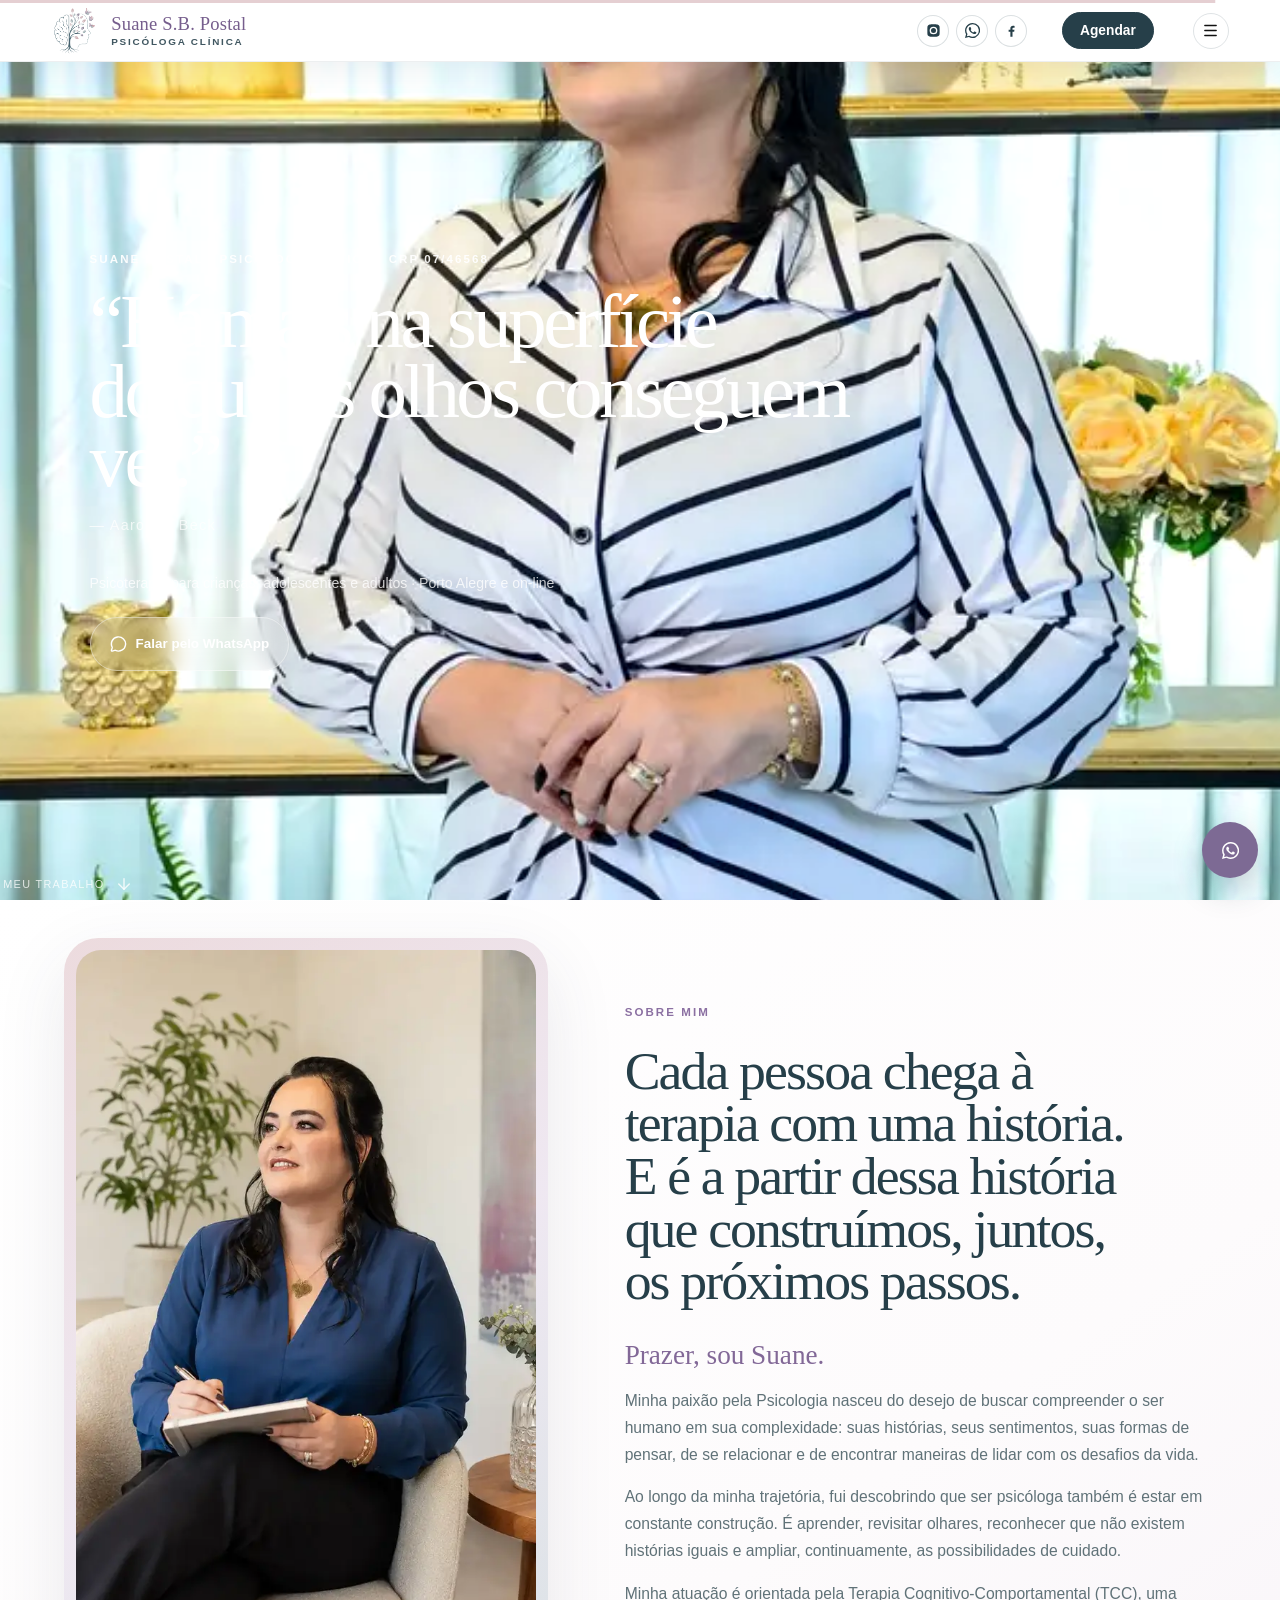
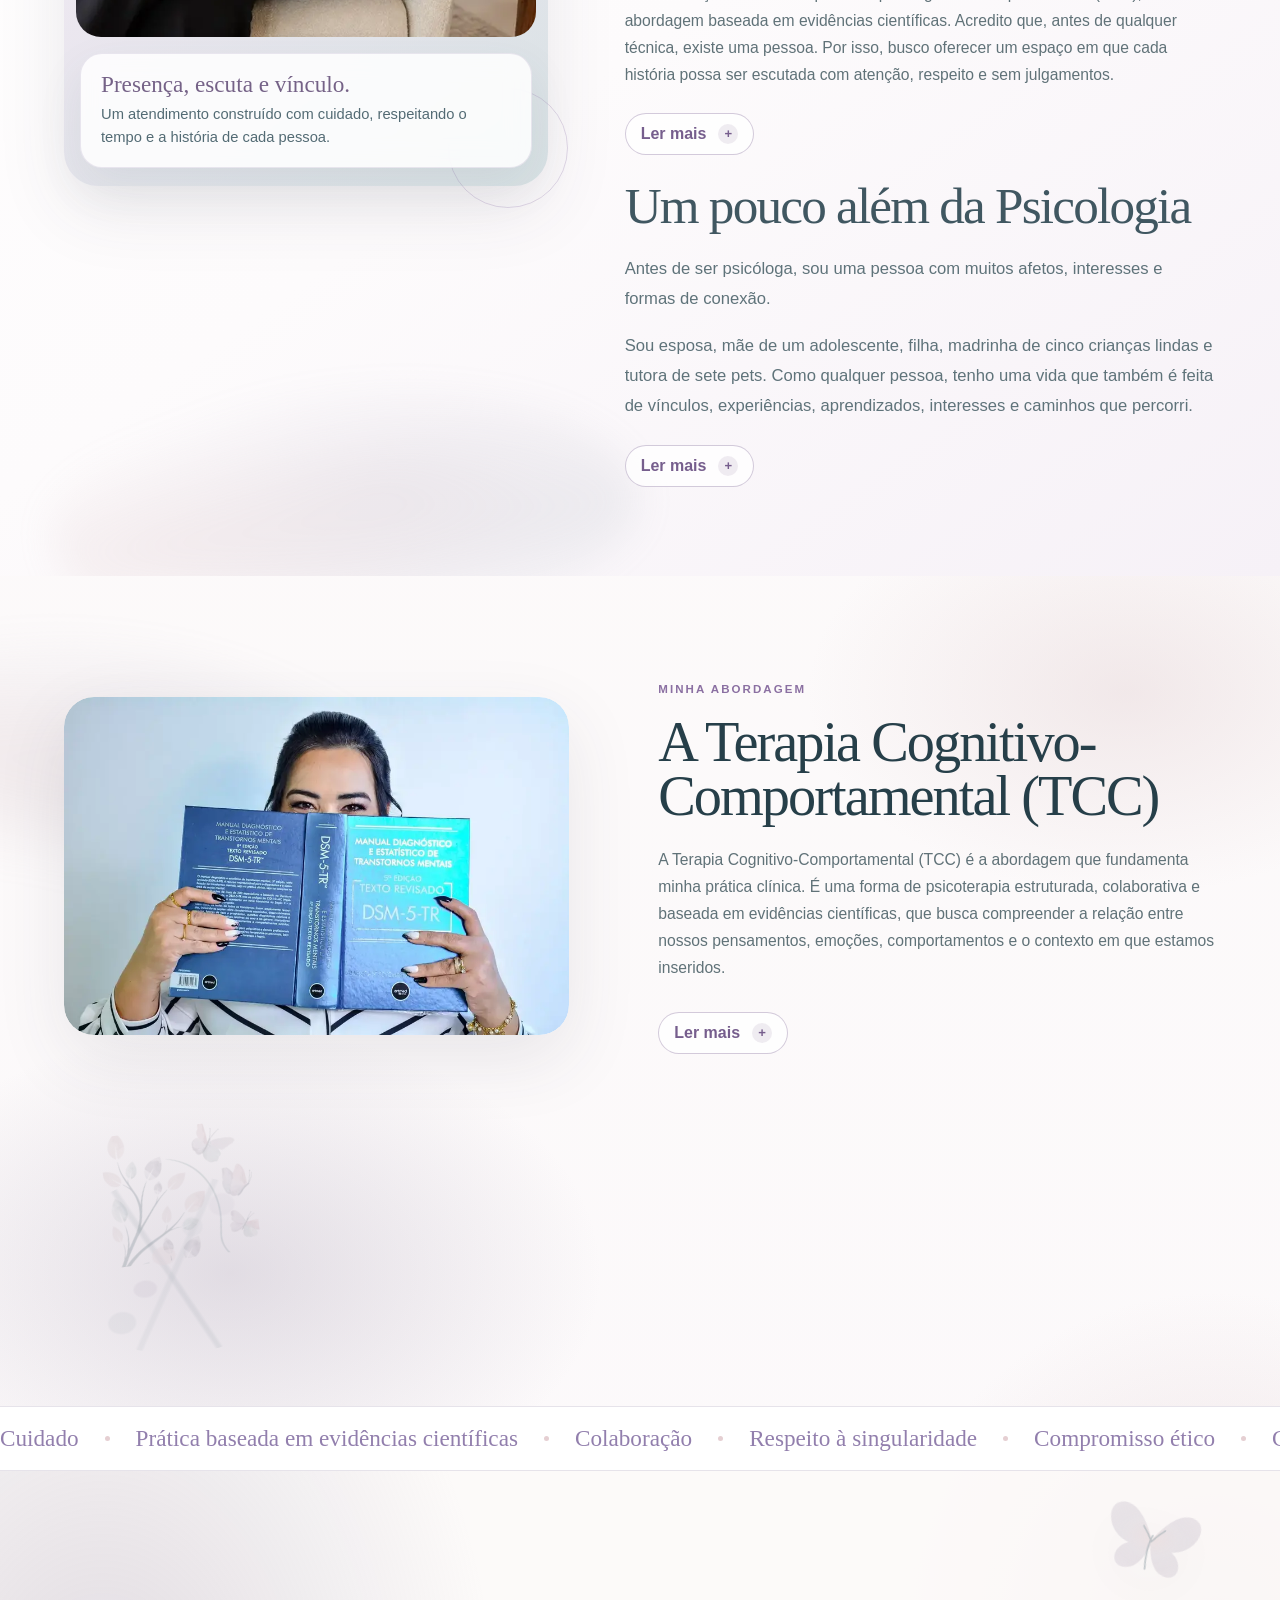
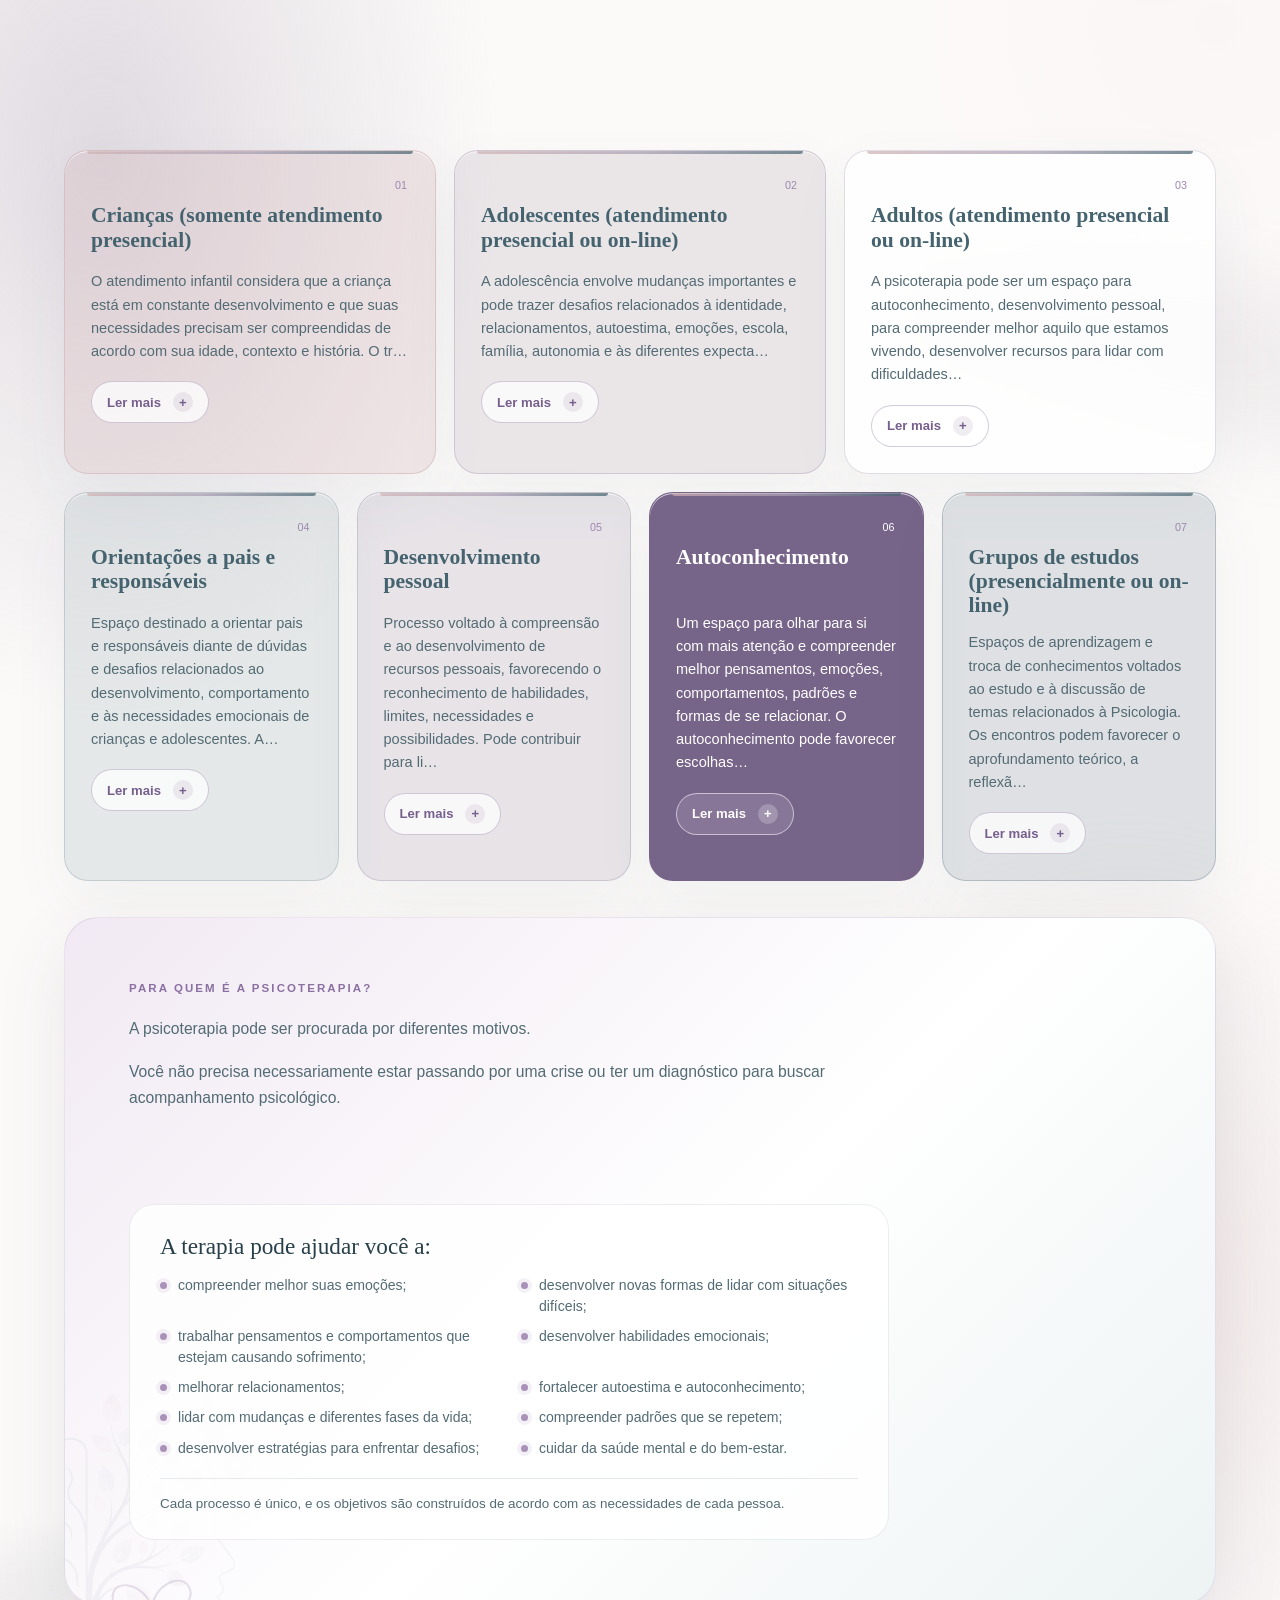
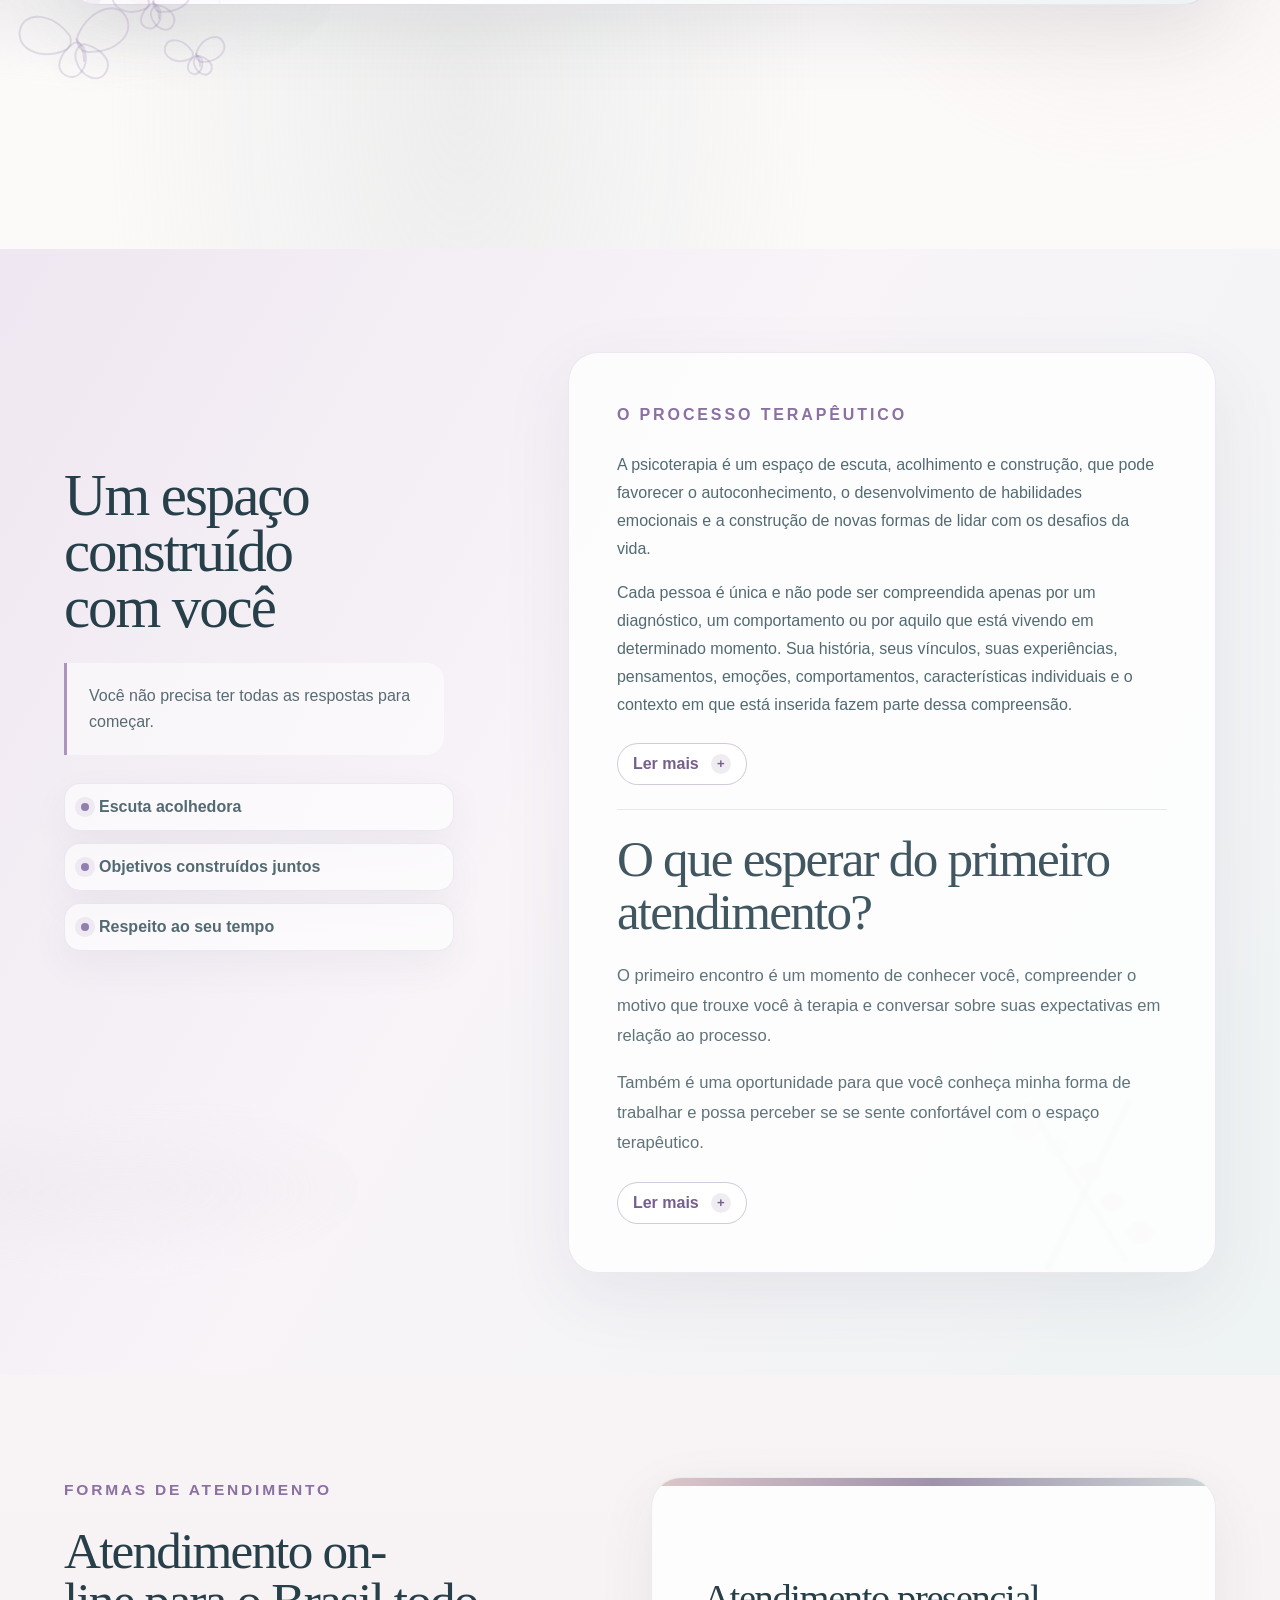
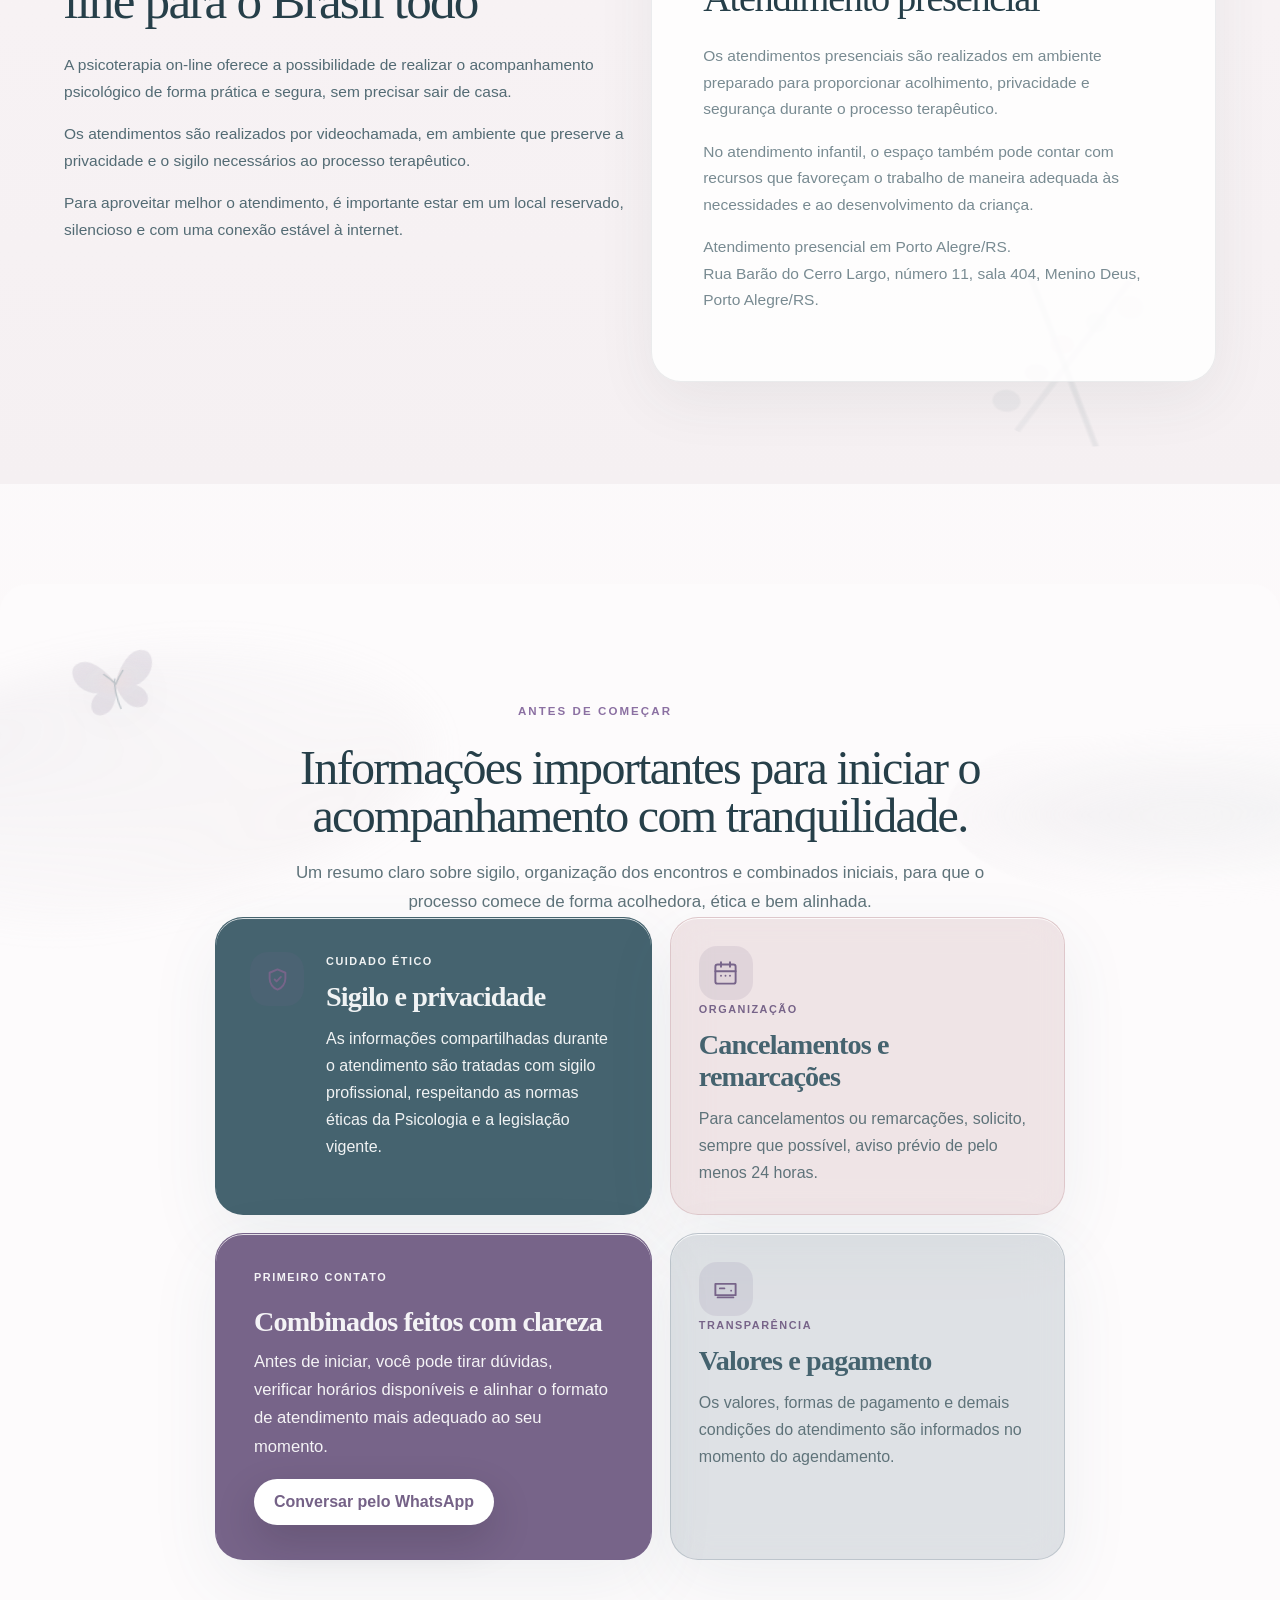
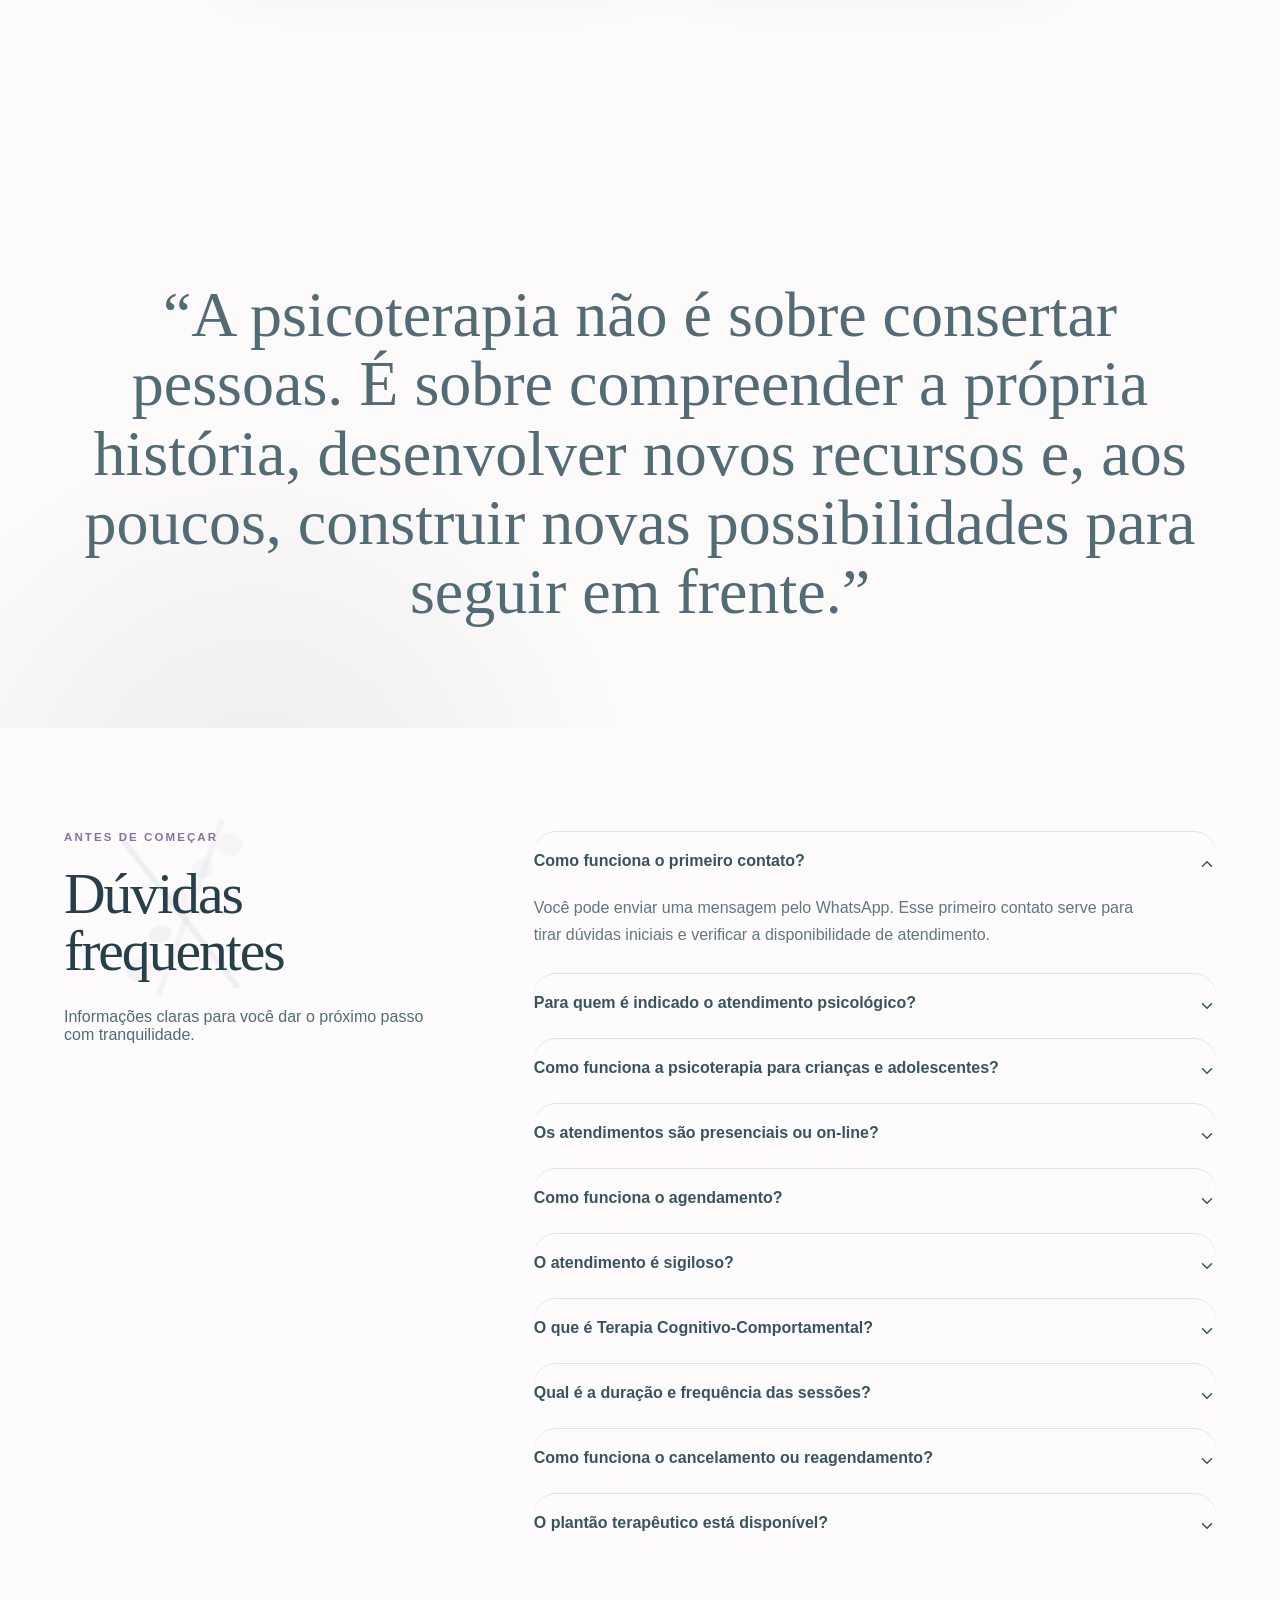
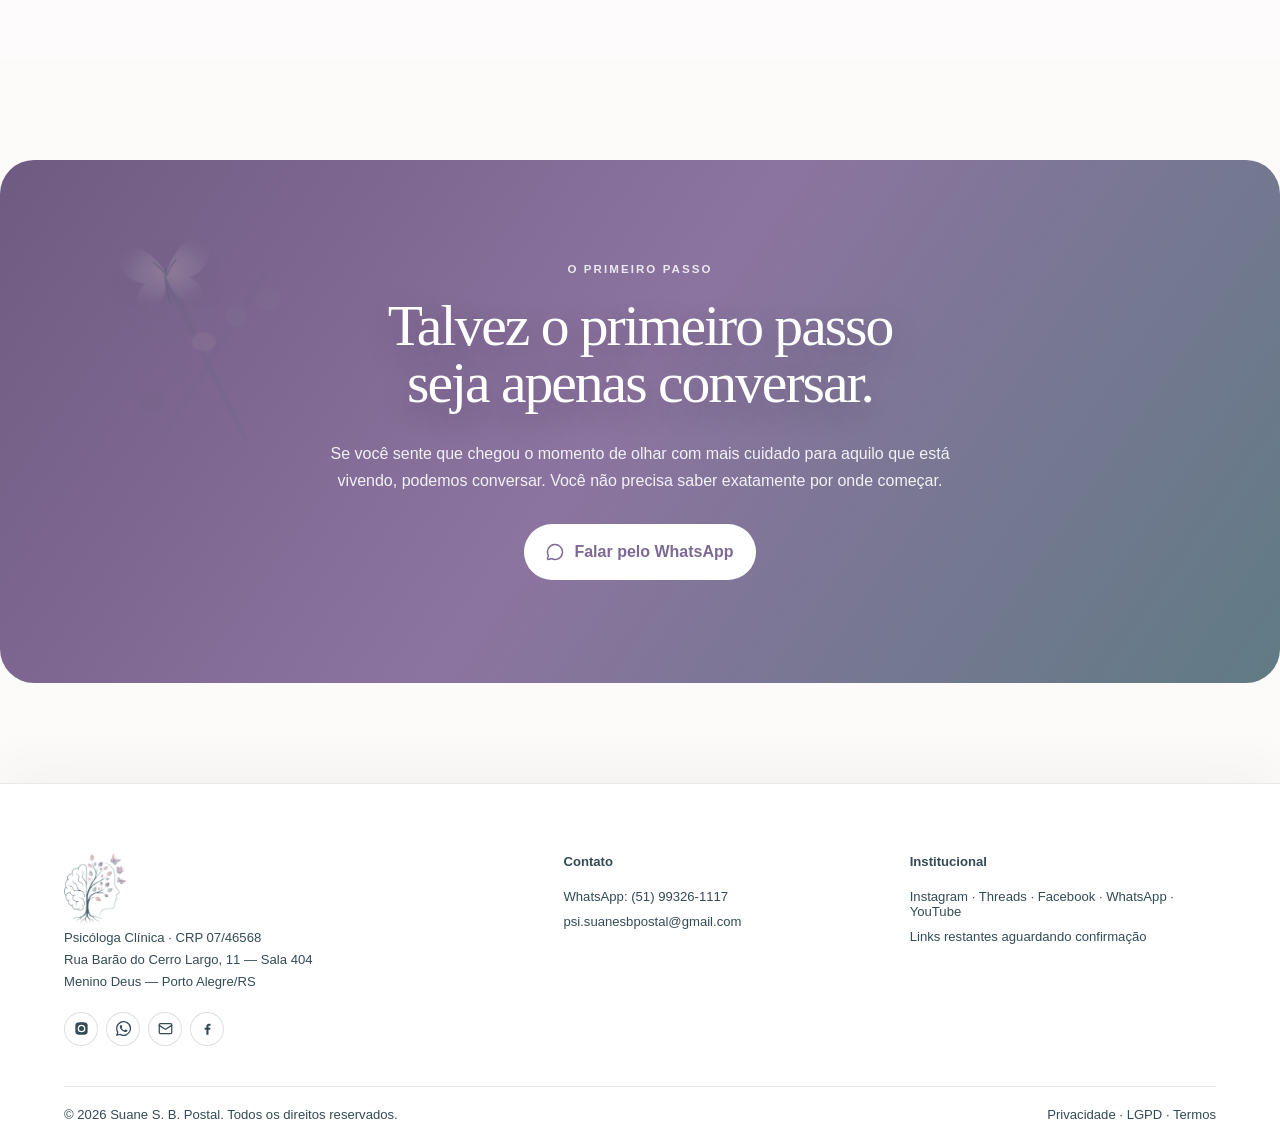
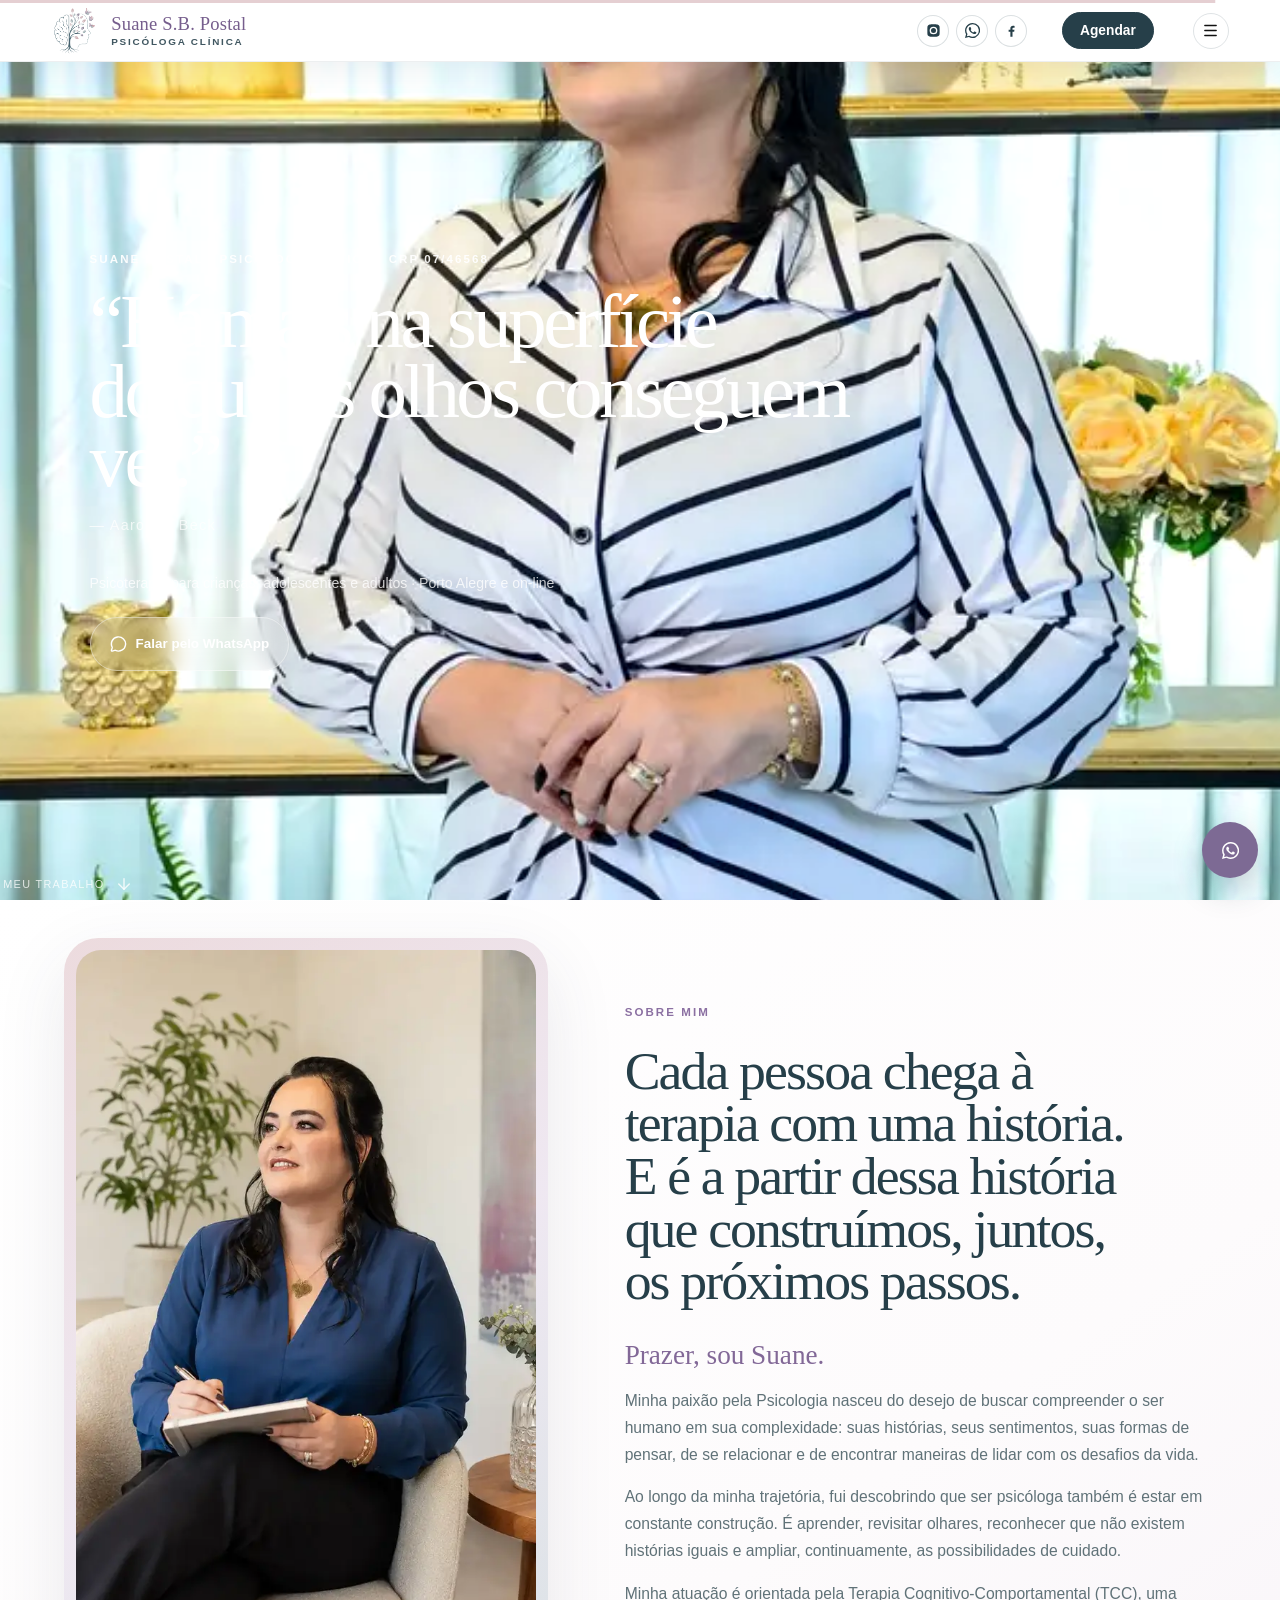
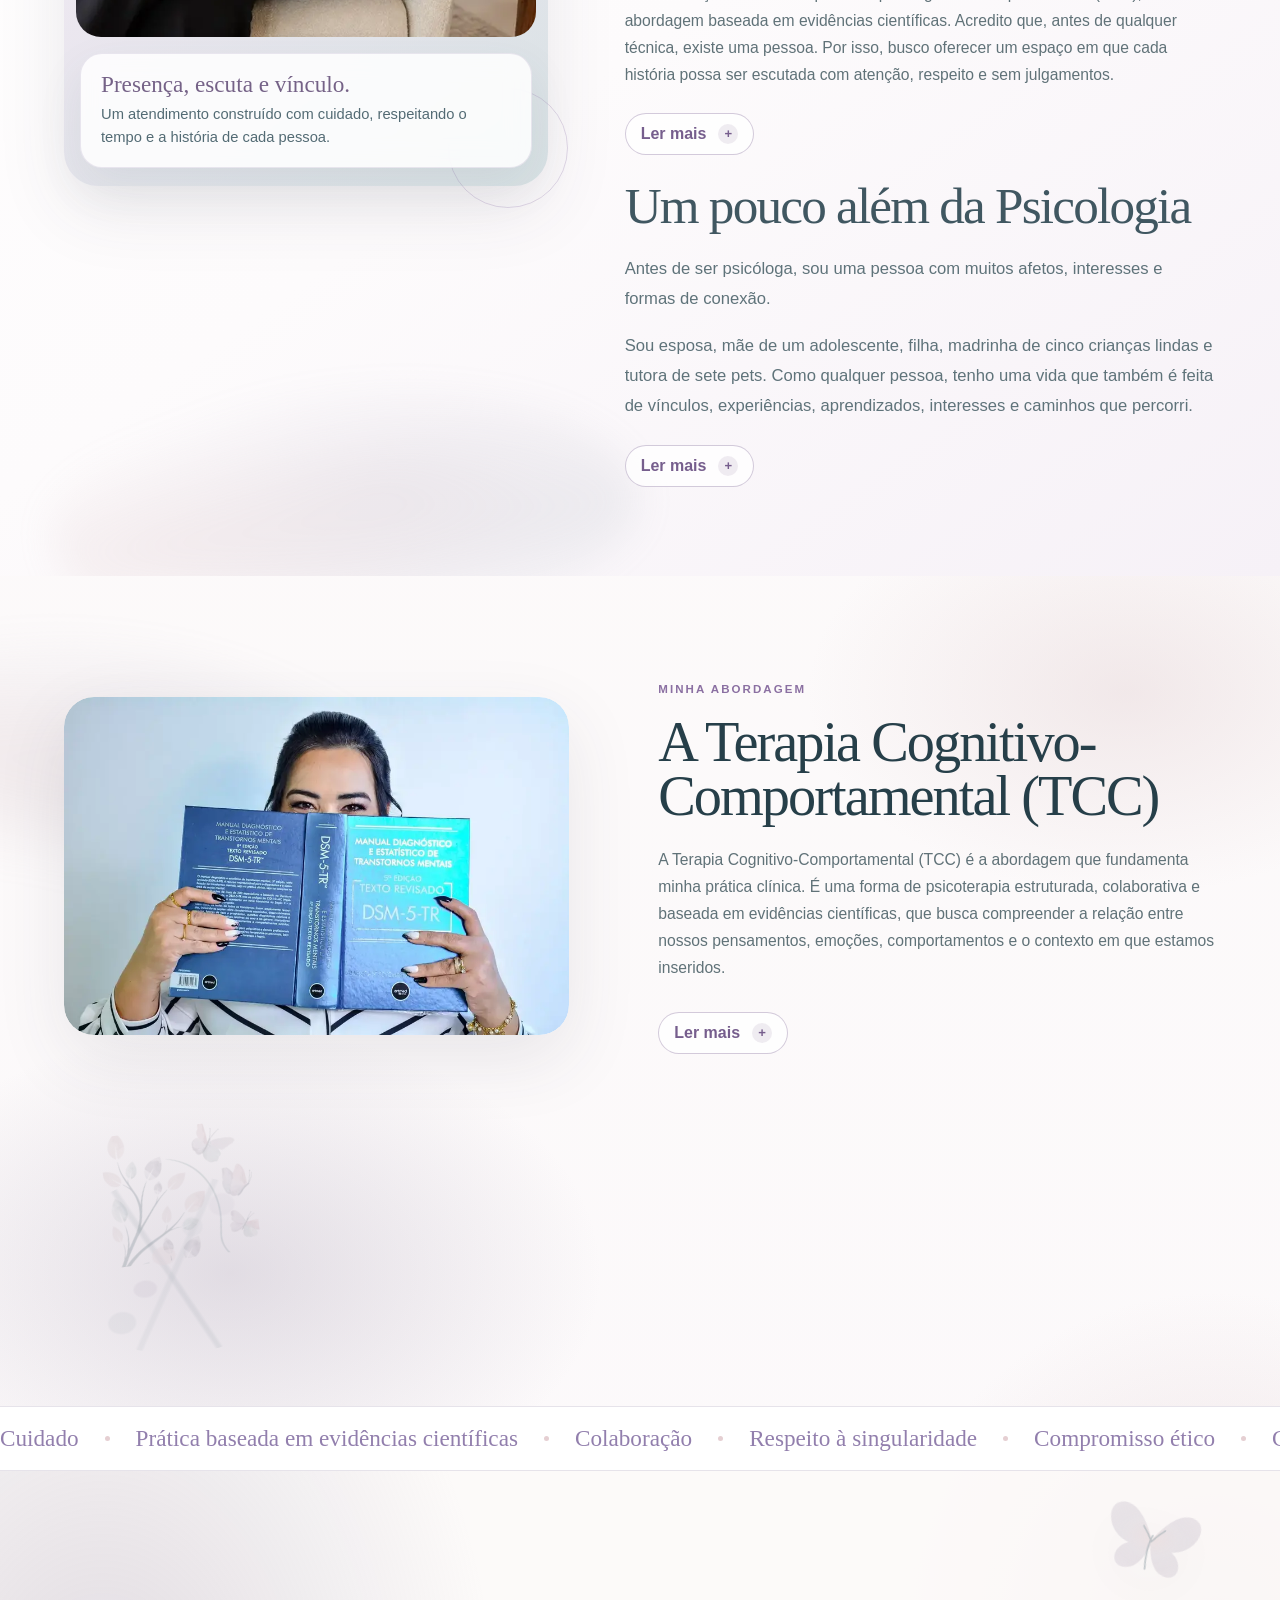
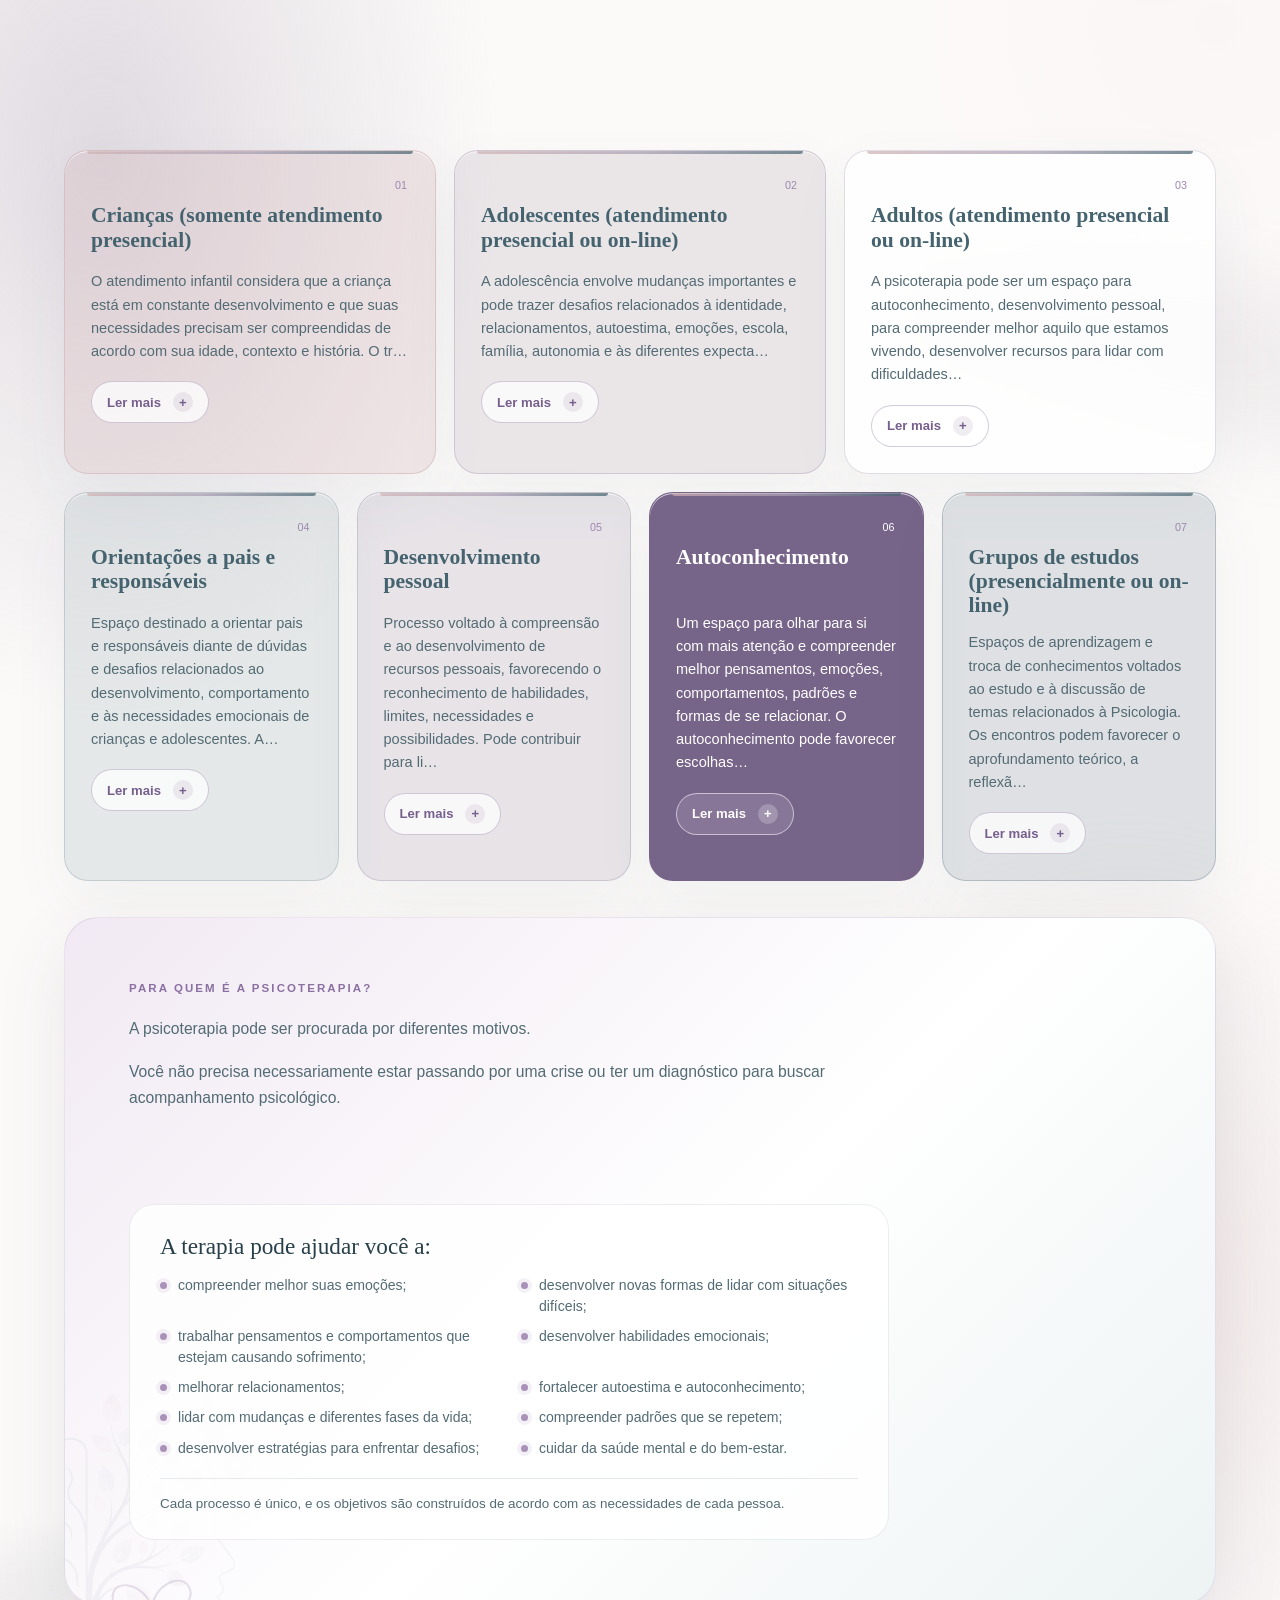
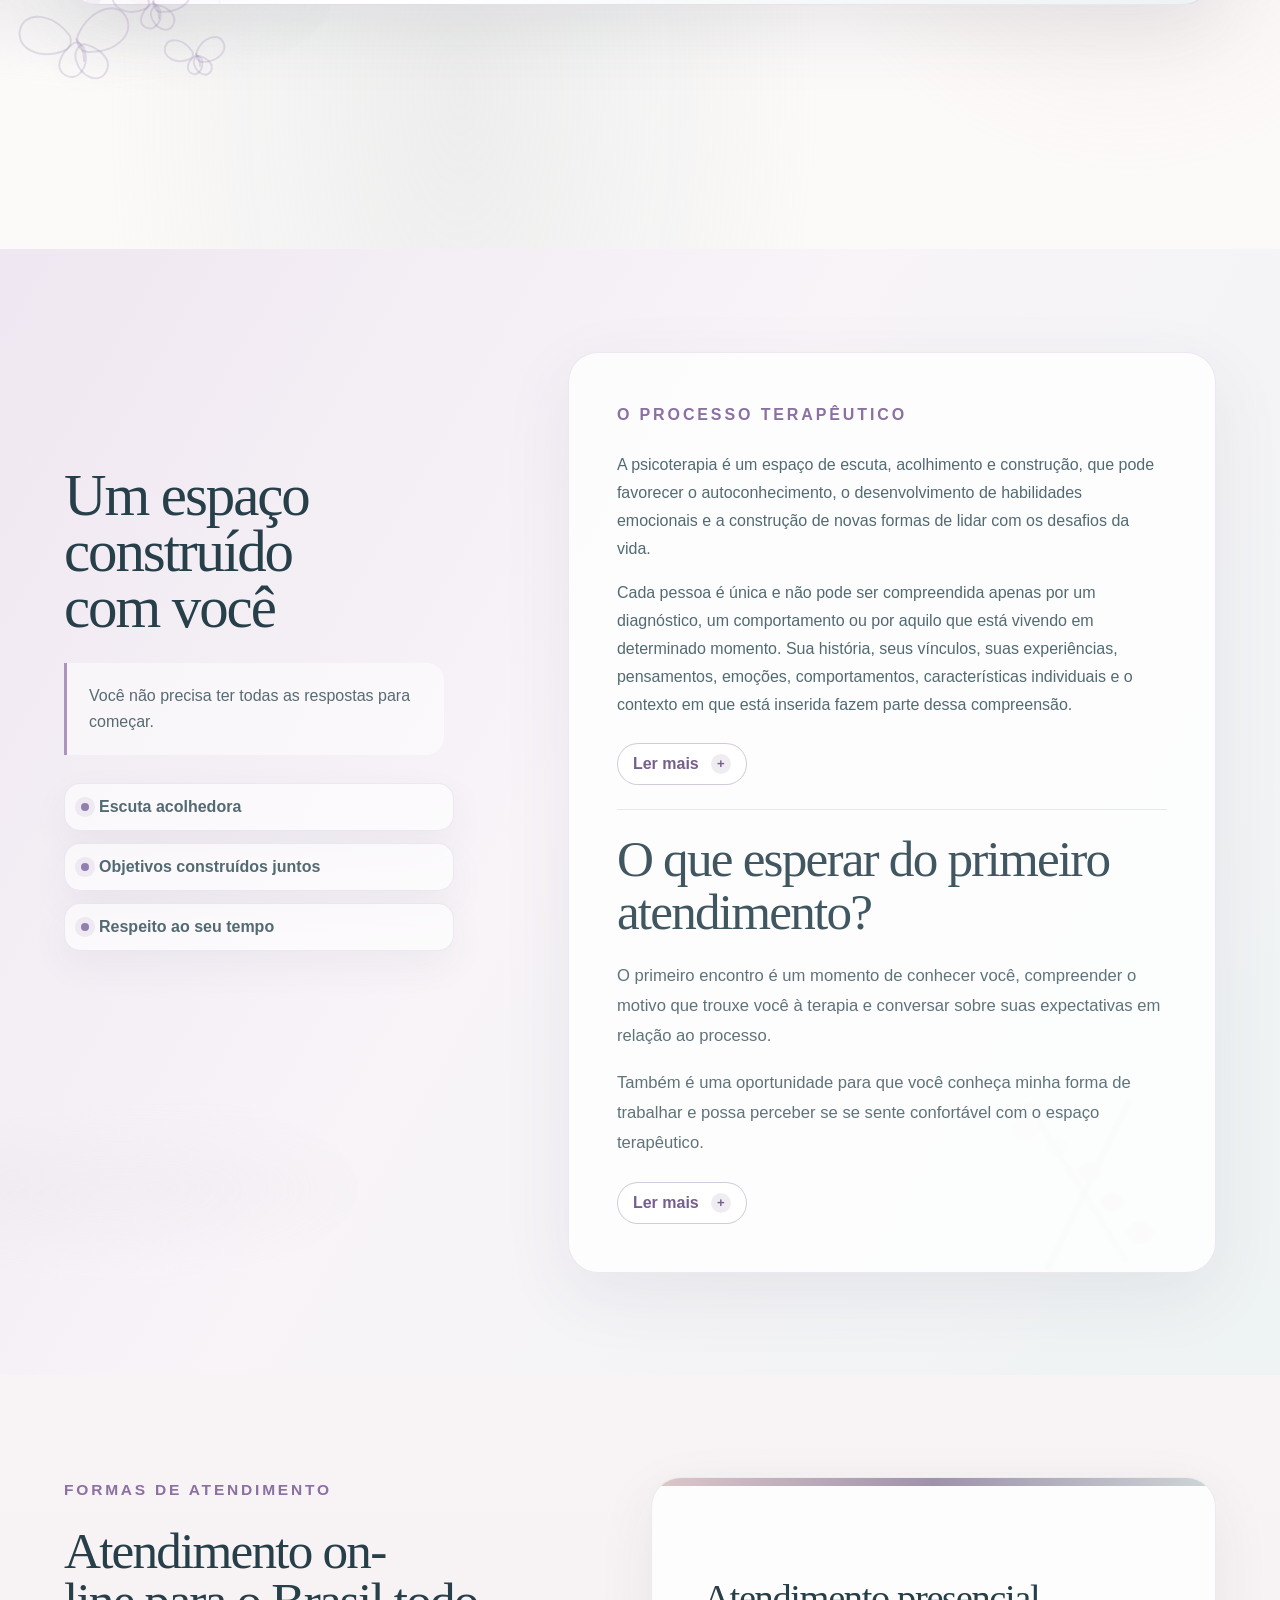
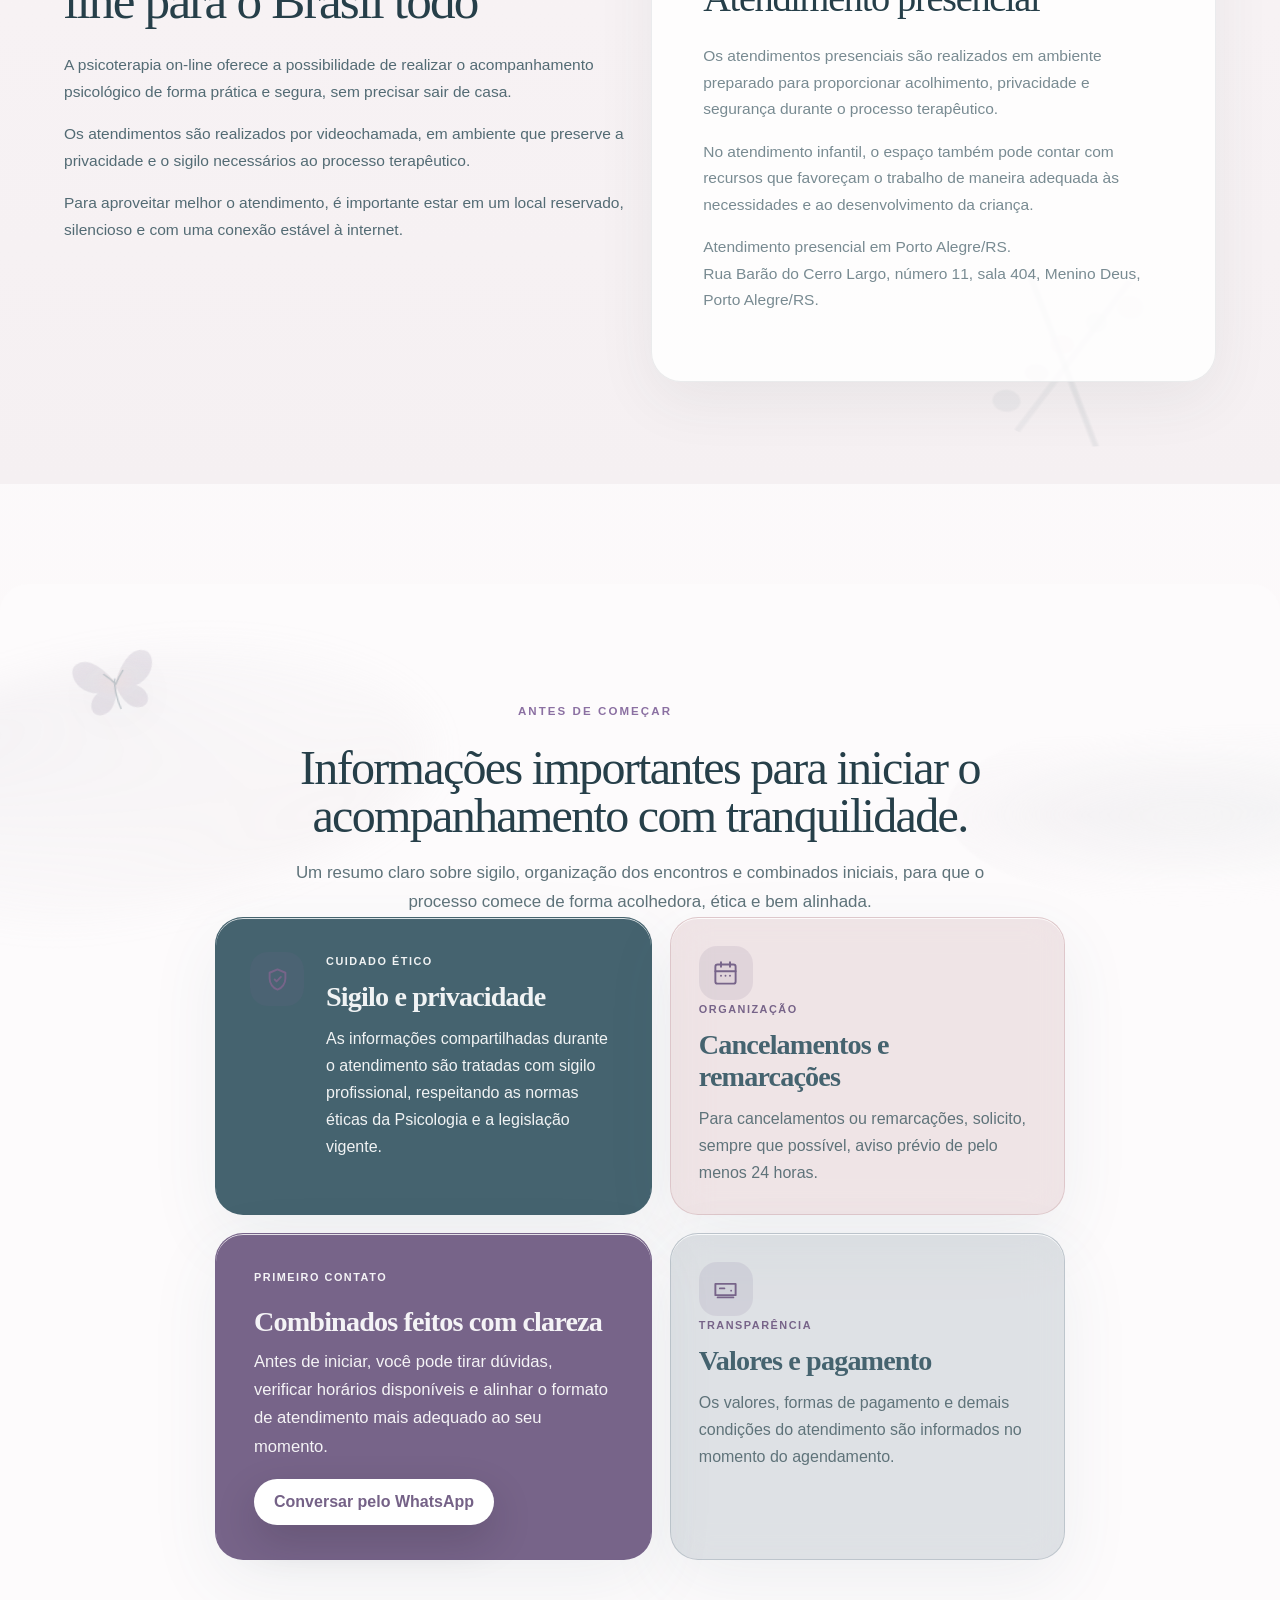
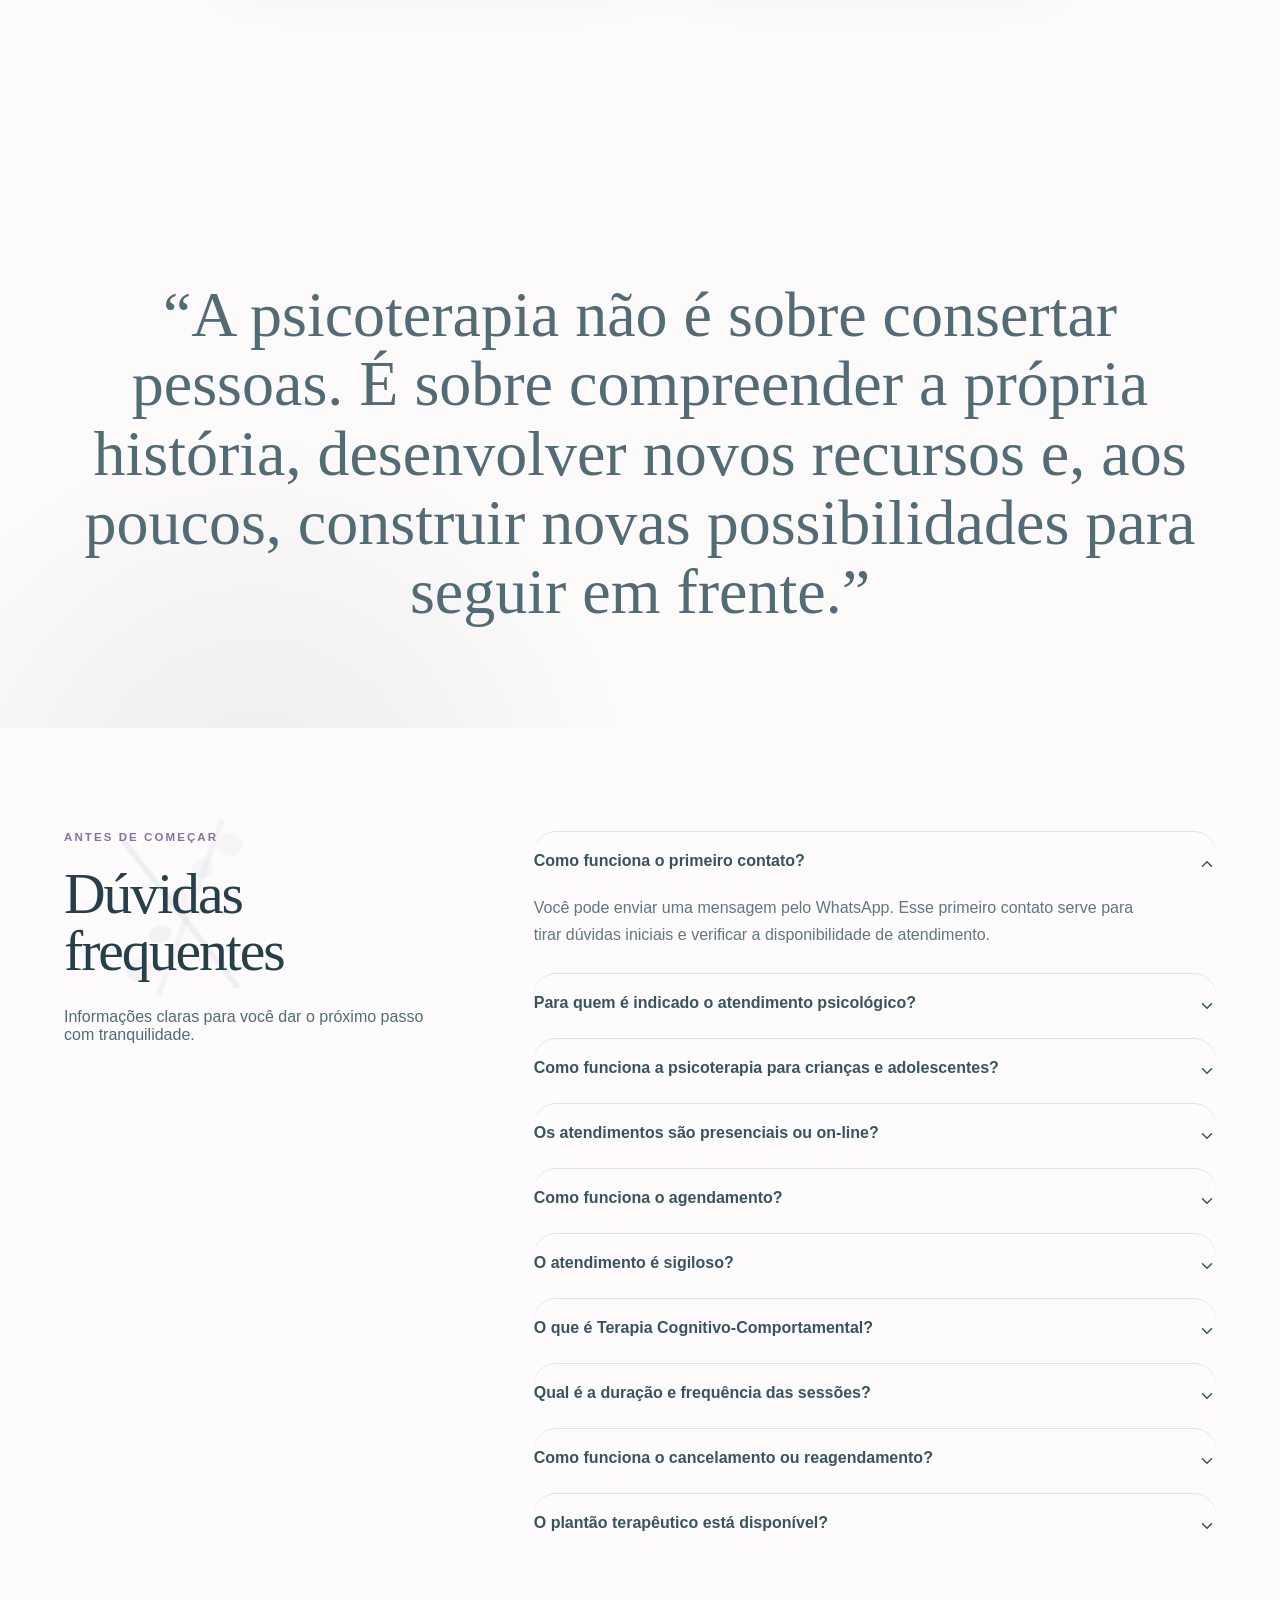
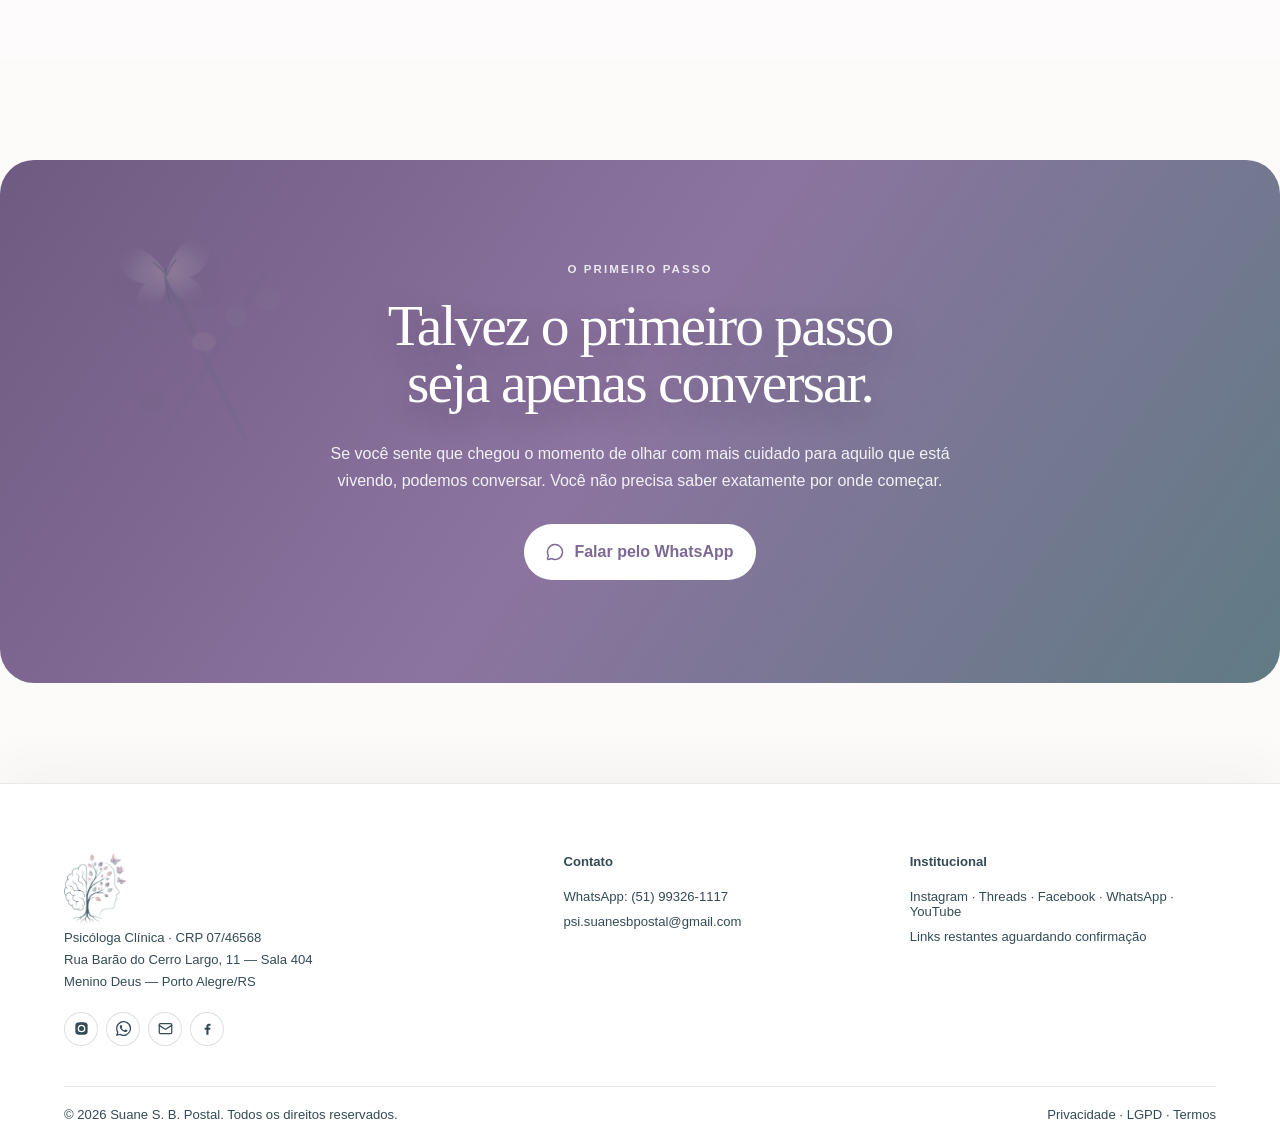
